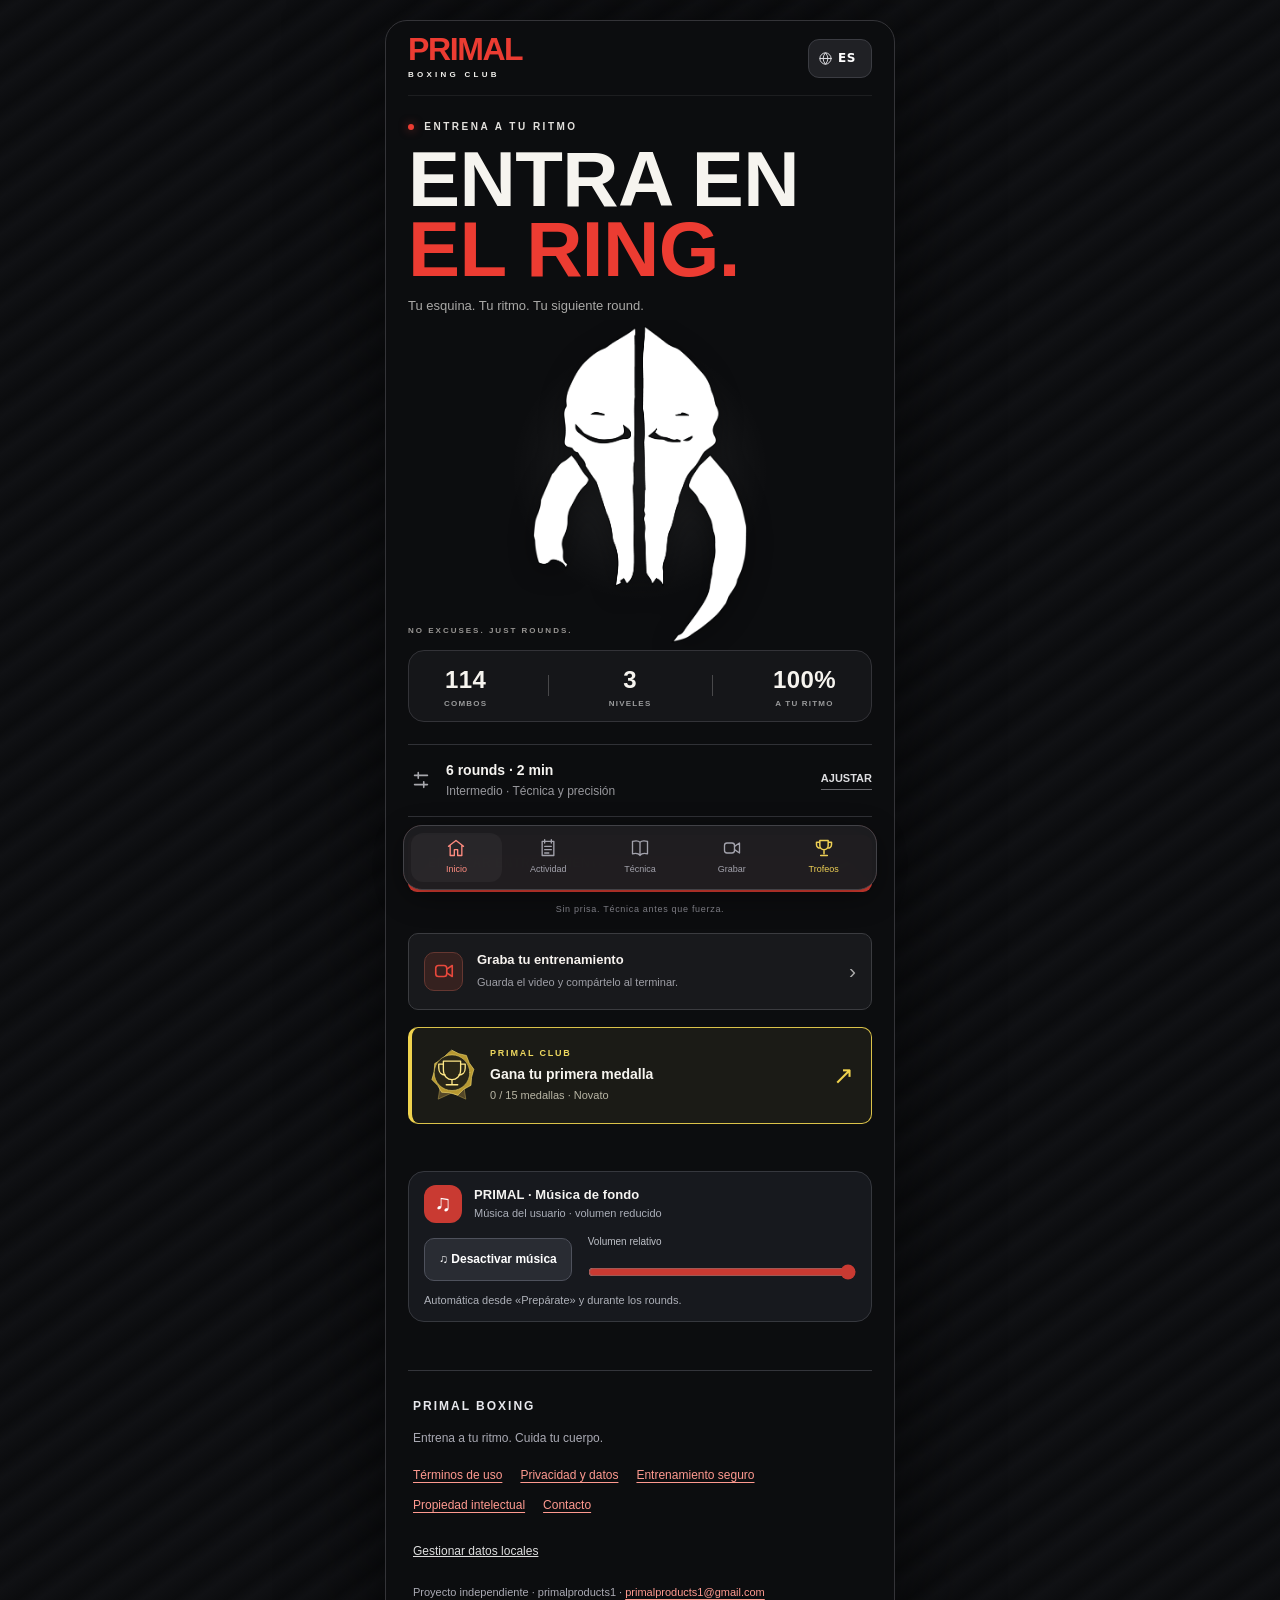
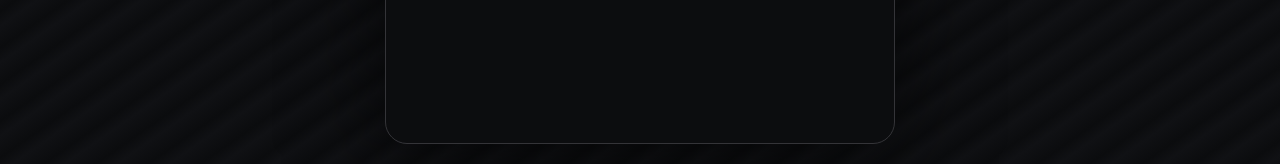
==== index.html @ 50e73875 "Add files via upload" ====
<!doctype html><html lang="es"><head><meta charset="utf-8"><meta name="viewport" content="width=device-width,initial-scale=1,viewport-fit=cover"><meta name="theme-color" content="#0b0c0e"><meta name="apple-mobile-web-app-capable" content="yes"><title>PRIMAL Boxing Club · Tu esquina</title><meta name="description" content="PRIMAL Boxing Club: entrenador bilingüe de boxeo con cámara y música."><link rel="icon" href="./primal-favicon.png" type="image/png"><link rel="stylesheet" href="style.css"><link rel="stylesheet" href="loyalty.css"><link rel="stylesheet" href="interface.css"><link rel="stylesheet" href="legal.css"><meta name="referrer" content="no-referrer"></head><body>
<div class="app-shell">
  <header class="site-header">
    <div class="brand" aria-label="PRIMAL Boxing Club">PRIMAL<span>BOXING CLUB</span></div>
    <div class="header-right"><button id="homeMenu" class="home-menu" type="button">← Inicio</button><label class="language-wrap" for="language"><svg viewBox="0 0 24 24" aria-hidden="true"><circle cx="12" cy="12" r="9"/><path d="M3 12h18M12 3c-5 5-5 13 0 18M12 3c5 5 5 13 0 18"/></svg><select id="language" aria-label="Idioma / Language"><option value="es">ES</option><option value="en">EN</option></select></label>
      <button hidden id="fullscreen" class="circle-button" aria-label="Pantalla completa" title="Pantalla completa"><svg viewBox="0 0 24 24"><path d="M9 4H4v5m11-5h5v5M4 15v5h5m11-5v5h-5"/></svg></button>
    </div>
  </header>
  <main>
    <section class="welcome" aria-label="Tu entrenador PRIMAL">
      <p class="eyebrow"><span class="red-dot"></span> ENTRENA A TU RITMO</p>
      <h1>ENTRA EN<br><em>EL RING.</em></h1>
      <p class="hero-subtitle">Tu esquina. Tu ritmo. Tu siguiente round.</p>
      <div class="hero-character-frame">
        <div class="hero-halo"></div>
        <img class="hero-character" src="./primal.png" alt="Símbolo de PRIMAL en blanco y negro" width="1024" height="1536" fetchpriority="high">
        <span class="hero-mark">NO EXCUSES. JUST ROUNDS.</span>
      </div>
      <div class="hero-stats"><span><strong>114</strong><small>COMBOS</small></span><i></i><span><strong>3</strong><small>NIVELES</small></span><i></i><span><strong>100%</strong><small>A TU RITMO</small></span></div>
    </section>

    <button class="session-chip" data-sheet="settingsSheet" aria-label="Configurar sesión">
      <span class="chip-icon"><svg viewBox="0 0 24 24"><path d="M5 7h14M5 17h14M9 4v6m6 4v6"/></svg></span>
      <span><b id="sessionSummary">6 rounds · 2 min</b><small id="sessionDetail">Intermedio · Técnica y precisión</small></span>
      <span class="chip-edit">AJUSTAR</span>
    </button>

    <div class="record-tools"><button id="recordSetup" class="record-cta" data-sheet="recordSheet" type="button"><span class="record-action-icon" aria-hidden="true"><svg viewBox="0 0 24 24"><rect x="3" y="6" width="12" height="12" rx="3"/><path d="m15 10 6-4v12l-6-4"/></svg></span><span class="record-action-copy"><b id="recordActionTitle">Graba tu entrenamiento</b><small id="recordActionHint">Guarda el video y compártelo al terminar.</small></span><span class="record-action-arrow" aria-hidden="true">›</span></button><button id="recordStop" class="record-stop" type="button" hidden>■ Detener video</button></div>


    <section class="ring" aria-label="Entrenamiento" aria-live="off">
      <div class="ring-top"><span class="round-phase"><span class="phase-dot"></span><span id="phase">EN TU ESQUINA</span></span><span id="recBadge" class="rec-badge" hidden>● REC</span><span id="round">ROUND 01 / 06</span></div>
      <div class="clock-face character-stage"><div class="clock-inner">
        <span class="clock-caption" id="clockCaption">TIEMPO POR ROUND</span>
        <div id="timer" class="timer" role="timer" aria-label="Tiempo restante">02:00</div>
      </div></div>
      <div class="timeline"><div id="progress"></div></div>
      <div class="round-divider"><span id="comboLabel">PREPARA LA GUARDIA</span><span id="counter">00 COMBOS</span></div>
      <div id="sequence" class="sequence" aria-live="polite"><span class="ready-word">Manos arriba.</span></div>
      <p id="cue" class="cue">Escucha la combinación y sigue tu ritmo.</p>
      <div class="execution-control"><label for="gapLive">Tiempo para ejecutar <strong id="gapLiveValue">2 s</strong></label><input id="gapLive" type="range" min="1" max="12" step="1" value="2"><p id="executionStatus"></p><small>La pausa empieza al terminar la voz. Puedes ajustarla aquí.</small></div><div class="ring-bottom"><button id="voiceQuick" aria-label="Activar o desactivar instrucciones de voz" aria-pressed="true"><svg viewBox="0 0 24 24"><path d="M11 5 6 9H3v6h3l5 4V5Zm4 3c3 2 3 6 0 8m3-11c5 4 5 10 0 14"/></svg><span id="voiceStatus">Voz activada</span></button><button id="skip" disabled>SIGUIENTE COMBO <span aria-hidden="true">↻</span></button></div>
    </section>

    <div class="transport"><button class="start" id="start">EMPEZAR ENTRENAMIENTO <span aria-hidden="true">▶</span></button><button id="stop" class="secondary" disabled>Finalizar sesión</button></div>
    <p class="session-footnote" id="sessionFootnote">UNA COMBINACIÓN A LA VEZ.</p>
<aside id="musicDock" class="primal-music-dock" aria-label="Música de fondo">
  <audio id="backgroundMusic" src="./audio/primal-background.mp3" loop preload="metadata" playsinline></audio>
  <div class="primal-music-heading"><span class="primal-music-symbol" aria-hidden="true">♫</span><span><strong>PRIMAL · Música de fondo</strong><small>Música del usuario · volumen reducido</small></span></div>
  <div class="primal-music-actions"><button id="musicToggle" type="button" aria-pressed="false">♫ Desactivar música</button><label for="musicVolume">Volumen relativo <input id="musicVolume" type="range" min="0" max="100" value="100" aria-label="Volumen de música"></label></div>
  <p id="musicStatus" class="primal-music-status" role="status">La música se activa desde la preparación y continúa durante los rounds.</p>
</aside>
  </main>
  <footer class="legal-footer" aria-label="Información legal">
    <strong>PRIMAL BOXING</strong><p>Entrena a tu ritmo. Cuida tu cuerpo.</p>
    <nav aria-label="Enlaces legales"><a href="legal.html#terminos" target="_blank" rel="noopener">Términos de uso</a><a href="legal.html#privacidad" target="_blank" rel="noopener">Privacidad y datos</a><a href="legal.html#seguridad" target="_blank" rel="noopener">Entrenamiento seguro</a><a href="legal.html#derechos" target="_blank" rel="noopener">Propiedad intelectual</a><a href="legal.html#contacto" target="_blank" rel="noopener">Contacto</a></nav>
    <button type="button" id="privacyControls">Gestionar datos locales</button>
    <p class="legal-fine">Proyecto independiente · <span data-legal="displayName"></span> · <a data-contact></a></p>
  </footer>
  <nav class="tab-bar" aria-label="Navegación principal">
    <button class="selected" id="trainTab"><svg viewBox="0 0 24 24"><path d="m3 10 9-7 9 7M5 9v12h5v-7h4v7h5V9"/></svg><span>Inicio</span></button>
    <button data-sheet="historySheet"><svg viewBox="0 0 24 24"><path d="M5 4h14v17H5zM8 2v4m8-4v4M8 10h8m-8 4h8m-8 4h5"/></svg><span>Actividad</span></button>
    <button data-sheet="guideSheet"><svg viewBox="0 0 24 24"><path d="M12 5v16M3 4c4-1 7-1 9 1 2-2 5-2 9-1v15c-4-1-7-1-9 2-2-3-5-3-9-2V4Z"/></svg><span>Técnica</span></button>
  </nav>
</div>
<div id="recordStage" class="record-stage" hidden aria-label="Vista previa de grabación">
  <canvas id="recordCanvas" class="record-canvas" width="720" height="1280" aria-label="Vista de cámara, tiempo y combinación"></canvas>
  <div class="record-stage-controls">
    <button id="recordStageMusic" class="record-stage-sound" type="button" aria-label="Pausar o reproducir la música">▶ Música</button><button id="recordStageSound" class="record-stage-sound" type="button" aria-label="Probar voz del entrenador">◖)) Probar voz</button>
    <button id="recordStageHome" class="record-stage-sound" type="button">← Inicio</button><button id="recordStageStop" class="record-stage-stop" type="button">■ Detener video</button>
  </div>
</div>
<dialog id="settingsSheet" class="sheet"><div class="handle"></div><div class="sheet-header"><h2>Tu sesión</h2><button data-close class="done">Listo</button></div><div class="sheet-body"><p class="section-label">ENTRENAMIENTO</p><form id="settings"><fieldset id="config"><div class="group"><label>Nivel<select id="level"><option value="1">Principiante</option><option value="2" selected>Intermedio</option><option value="3">Avanzado</option></select></label><label>Enfoque<select id="focus"><option value="all">Completo</option><option value="technique" selected>Técnica y precisión</option><option value="body">Trabajo al cuerpo</option><option value="defense">Defensa y pasos</option></select></label><label>Guardia<select id="stance"><option value="orthodox">Diestra</option><option value="southpaw">Zurda</option></select></label></div><p class="section-label">TIEMPOS</p><div class="group"><label>Rounds<input id="rounds" type="number" min="1" max="20" value="6" required inputmode="numeric"></label><label>Round <span class="unit">seg</span><input id="work" type="number" min="10" max="900" value="120" required inputmode="numeric"></label><label>Descanso <span class="unit">seg</span><input id="rest" type="number" min="0" max="300" value="30" required inputmode="numeric"></label><label>Preparación <span class="unit">seg</span><input id="prepare" type="number" min="3" max="60" value="10" required inputmode="numeric"></label></div><div class="group range-group"><label>Tiempo para ejecutar <span id="gapValue">2 s</span><input id="gap" type="range" min="1" max="12" value="2"></label></div><p class="field-note">La pausa empieza cuando termina la voz.</p><div class="presets"><button type="button" data-preset="beginner">Suave</button><button type="button" data-preset="classic">Clásico 3′</button><button type="button" data-preset="quick">10 minutos</button></div></fieldset></form><div class="total"><span>Duración total</span><strong id="total">14:40</strong></div><p class="section-label">TU ENTRENADOR</p><div class="group"><label class="toggle">Instrucciones por voz<input id="voice" type="checkbox" role="switch" checked></label><label class="toggle">Campana<input id="bell" type="checkbox" role="switch" checked></label><label class="voice-row">Voz del entrenador<select id="voices"><option>Buscando voces…</option></select></label></div><div class="group range-group"><label>Tono natural PRIMAL<input id="pitch" type="range" min="0.6" max="1.3" step="0.1" value="1"></label><label>Velocidad<input id="rate" type="range" min="0.7" max="1.3" step="0.1" value="1"></label></div><button id="testVoice" class="outline">Escuchar entrenador</button><p class="field-note" id="audioNote">La voz depende de tu dispositivo.</p><p class="field-note">Mantén la pantalla abierta. Al salir, la sesión se pausa.</p></div></dialog>
<dialog id="historySheet" class="sheet"><div class="handle"></div><div class="sheet-header"><h2>Tu actividad</h2><button data-close class="done">Listo</button></div><div class="sheet-body"><p class="sheet-intro">Cada round cuenta.</p><div id="history" class="history"></div><button id="clearHistory" class="text-button">Borrar historial</button><p class="field-note">Tus sesiones se guardan en este dispositivo. El contador registra combos indicados, no golpes detectados.</p></div></dialog>
<dialog id="guideSheet" class="sheet"><div class="handle"></div><div class="sheet-header"><h2>La técnica primero</h2><button data-close class="done">Listo</button></div><div class="sheet-body"><p class="sheet-intro">Aprende. Practica. Repite.</p><p class="field-note">Calienta antes de empezar. Practica sombra o saco con espacio libre. Para trabajo de contacto, busca un entrenador.</p><details open><summary>Golpes y movimientos</summary><p class="field-note">1–6: golpes básicos. C: cuerpo. Las manos adelantada y atrasada cambian según tu guardia.</p><div id="dictionary" class="dictionary"></div></details><details><summary>Tus combinaciones</summary><p id="catalogCount" class="field-note"></p><div id="catalog" class="catalog"></div></details><details><summary>Sobre PRIMAL</summary><p class="field-note">Secuencias de golpes, defensa y desplazamientos para practicar a tu ritmo. Las indicaciones son generales y no sustituyen la supervisión de un entrenador.</p><p class="field-note">Aplicación de entrenamiento independiente. La voz depende del dispositivo.</p></details></div></dialog>

<dialog id="recordSheet" class="sheet record-sheet">
  <div class="handle"></div>
  <div class="sheet-header"><h2>Graba tu entrenamiento</h2><button data-close class="done">Cerrar</button></div>
  <div class="sheet-body">
    <p class="record-lead">Tu video mostrará las combinaciones y guardará la misma voz PRIMAL y música que escuchas mientras grabas.</p>
    <video id="cameraPreview" class="camera-preview" autoplay muted playsinline hidden></video>
    <p class="record-hint">Al empezar, verás la grabación en pantalla completa tal como quedará en el video.</p>
    <div class="record-config"><label>Cámara<select id="cameraDirection"><option value="user">Frontal</option><option value="environment">Trasera</option></select></label>
    <label class="record-mic">Grabar sonido ambiente <input id="recordMicrophone" type="checkbox"></label></div>
    <p class="record-hint">El micrófono está desactivado para evitar eco. La voz PRIMAL y la música se incluyen directamente en el video, sin necesitar el micrófono.</p>
    <p class="record-hint">La misma voz PRIMAL se escucha al entrenar, al grabar y en el video guardado. La velocidad configurada se aplica en ambos modos.</p>
    <p id="recordMessage" class="record-message" role="status">Pulsa Grabar y entrenar. Incluiremos la voz en el video.</p>
    <button id="recordStart" class="start record-start" type="button">● Grabar y entrenar en pantalla completa</button>
    <div id="recordResultTitle" hidden><h3>Tu grabación</h3><p class="record-hint">Revisa el video y guárdalo antes de cerrar la página.</p></div>
    <video id="recordedVideo" class="recorded-video" controls playsinline hidden></video>
    <a id="downloadRecording" class="record-save" href="#" hidden download>↓ Guardar video</a>
    <button id="shareRecording" class="record-secondary" hidden>Compartir / Guardar en Fotos</button>
    <button id="newRecording" class="record-secondary" hidden>Iniciar otra grabación</button>
    <p class="record-hint">Graba solo a personas que lo hayan autorizado. Antes de compartir, comprueba que tienes permiso para publicar la imagen, la voz y la música del video. <a href="legal.html#grabaciones" target="_blank" rel="noopener">Más información</a>.</p><p class="record-privacy">Video local: no se sube a ningún servidor.</p>
  </div>
</dialog>
<script src="storage-migration.js"></script><script src="legal-config.js"></script><script src="music-playlist.js"></script><script src="i18n.js"></script><script src="core.js"></script><script src="voice-bank.js"></script><script src="coach.js?v=20261014-r2"></script><script src="app.js"></script><script src="mobile.js"></script><script src="music.js?v=20261014-r2"></script><script src="recorder.js"></script><script src="home.js"></script><script src="loyalty-core.js"></script><script src="loyalty.js"></script><script src="interface.js?v=20261014-r2"></script><script src="legal.js"></script></body></html>
---- style.css ----
/* PRIMAL Boxing Club. Static, responsive, no external font required. */
:root{--bg:#0c0d0f;--panel:#161719;--surface:#1c1d20;--line:#323236;--ink:#f6f4ef;--sub:#aaa9a7;--red:#ec3c32;--red2:#b92b28;--gold:#ecc39e}
*,*::before,*::after{box-sizing:border-box}
html{background:#050607;scroll-behavior:smooth}
body{margin:0;min-height:100vh;background:#08090b;color:var(--ink);font:15px/1.45 -apple-system,BlinkMacSystemFont,'Segoe UI',Roboto,Arial,sans-serif;-webkit-font-smoothing:antialiased}
button,input,select{font:inherit}button{cursor:pointer;-webkit-tap-highlight-color:transparent}button:disabled{cursor:not-allowed;opacity:.44}button:focus-visible,a:focus-visible,input:focus-visible,select:focus-visible,summary:focus-visible{outline:2px solid #ffac7a;outline-offset:3px}a{color:#ffa29c}
svg{width:22px;height:22px;stroke:currentColor;stroke-width:1.75;stroke-linecap:round;stroke-linejoin:round;fill:none}
.app-shell{max-width:510px;min-height:100dvh;margin:0 auto;background:var(--bg);position:relative;padding:env(safe-area-inset-top) 22px calc(177px + env(safe-area-inset-bottom));overflow:hidden;box-shadow:0 15px 95px #0009}
.site-header{height:75px;display:flex;align-items:center;justify-content:space-between;gap:12px;border-bottom:1px solid #ffffff12}
.brand{font-family:Impact,'Arial Narrow',Arial,sans-serif;font-size:32px;font-weight:900;line-height:.83;letter-spacing:-1.4px;color:var(--red)}.brand span{display:block;margin-top:7px;color:#f2f1ed;font:700 8px/1.3 -apple-system,sans-serif;letter-spacing:3.25px}
.header-right{display:flex;align-items:center;gap:13px}.red-dot{display:inline-block;border-radius:50%;width:6px;height:6px;background:var(--red);margin-right:5px;box-shadow:0 0 10px #f6474080}.circle-button{width:38px;height:38px;display:grid;place-items:center;background:#ffffff09;border:1px solid #ffffff24;border-radius:12px;color:#eee}
.welcome{display:block;padding-top:24px}.eyebrow{font-weight:800;color:#e2e0dc;font-size:10px;letter-spacing:2.5px;margin:0 0 9px}h1{font-family:Impact,'Arial Narrow',Arial,sans-serif;font-weight:900;font-size:clamp(53px,13vw,78px);line-height:.90;letter-spacing:-.6px;margin:0;max-width:440px}h1 em{font-style:normal;color:var(--red)}.hero-subtitle{color:var(--sub);font-size:13px;margin:13px 0 0}.hero-character-frame{height:clamp(250px,72vw,352px);position:relative;margin:4px -22px 0;overflow:hidden;display:flex;justify-content:center;align-items:flex-end;isolation:isolate}.hero-halo{position:absolute;z-index:-1;width:260px;height:260px;top:22px;border-radius:50%;background:radial-gradient(circle at 50% 45%,#a537253d 0,#50221c20 39%,transparent 75%);box-shadow:inset 0 0 0 1px #c14e3b1f}.hero-character{width:auto;height:116%;max-width:94%;object-fit:contain;object-position:center bottom;filter:drop-shadow(0 12px 24px #000b)}.hero-mark{position:absolute;bottom:13px;left:22px;font-size:8px;font-weight:800;letter-spacing:2px;color:#d2ceca;opacity:.7}.hero-stats{display:flex;justify-content:space-around;align-items:center;border:1px solid #333338;border-radius:16px;padding:12px 5px;background:#151619}.hero-stats span{text-align:center}.hero-stats strong{display:block;font-family:Impact,Arial;font-weight:800;font-size:24px;letter-spacing:.4px}.hero-stats small{display:block;color:#999a9b;font-size:8px;letter-spacing:1.2px;font-weight:700}.hero-stats i{height:21px;border-left:1px solid #48484a}
.session-chip{display:flex;align-items:center;width:100%;gap:13px;padding:14px 15px;margin:15px 0 0;background:#1a1b1e;border:1px solid #39393c;border-radius:15px;color:#f5f3f0;text-align:left}.chip-icon{width:37px;height:37px;border-radius:11px;background:#313234;display:grid;place-items:center;color:#e8e8e8;flex:0 0 auto}.session-chip b{font-size:14px;font-weight:750;display:block}.session-chip small{font-size:11px;color:#999;display:block;margin-top:2px}.chip-edit{margin-left:auto;color:#ff8074;font-size:10px;letter-spacing:.7px;font-weight:800;white-space:nowrap}.chip-edit span{font-size:14px}
.ring{display:none;position:relative;margin-top:14px;padding:18px 0 0;background:var(--bg);border-top:2px solid var(--red);min-height:clamp(450px,67dvh,760px)}.ring-top{display:flex;justify-content:space-between;align-items:center;gap:10px;font-size:10px;color:#aaa;letter-spacing:1.3px;font-weight:800}.round-phase{display:flex;gap:5px;align-items:center;color:#eee}.phase-dot{width:7px;height:7px;border-radius:50%;background:var(--red)}.clock-face{background:none;position:relative;display:flex;justify-content:center;margin:clamp(22px,6dvh,65px) auto 22px}.clock-inner{display:flex;flex-direction:column;align-items:center;justify-content:center}.clock-caption{order:2;color:#b2b1b2;font-size:10px;font-weight:700;letter-spacing:3px;margin-top:4px}.timer{color:var(--red);font:900 clamp(81px,22vw,120px)/1 Impact,'Arial Narrow',sans-serif;letter-spacing:-1px;font-variant-numeric:tabular-nums}.timeline{height:3px;width:100%;background:#343439;overflow:hidden;border-radius:5px}.timeline div{height:100%;width:0;background:var(--red);border-radius:5px;transition:width .12s linear}.round-divider{display:flex;justify-content:space-between;color:#8e9094;font-weight:800;font-size:9px;letter-spacing:1.4px;margin-top:34px}.sequence{margin:16px auto 10px;min-height:205px;display:flex;flex-direction:column;align-items:center;justify-content:center;gap:9px;text-align:center}.ready-word{font:900 clamp(29px,9vw,48px)/1.06 Impact,'Arial Narrow',sans-serif;text-transform:uppercase;letter-spacing:.3px}.move{display:flex;flex-direction:column-reverse;align-items:center;gap:0}.move b{color:var(--red);font-size:10px;line-height:1.4;font-weight:800;letter-spacing:1.4px}.move span{display:block;color:#f8f8f9;font:900 clamp(26px,7.4vw,46px)/1.06 Impact,'Arial Narrow',sans-serif;text-transform:uppercase;letter-spacing:.05px;overflow-wrap:anywhere}.sequence:has(.move:nth-child(4)) .move span{font-size:clamp(23px,6vw,35px)}.sequence:has(.move:nth-child(5)){gap:4px}.sequence:has(.move:nth-child(5)) .move span{font-size:clamp(19px,5vw,28px)}.sequence .move.defense span,.sequence .move.footwork span{color:#f7cdaa}.cue{font-size:12px;color:#aaa;text-align:center;line-height:1.5;min-height:36px;max-width:340px;margin:5px auto 14px}.ring-bottom{display:flex;justify-content:space-between;align-items:center;gap:12px;border-top:1px solid #33343a;padding:8px 0 0}.ring-bottom button{background:none;border:0;color:#c7c7c9;min-height:44px;display:flex;align-items:center;gap:6px;padding:6px 0;font-size:11px;font-weight:650}.ring-bottom svg{width:18px;height:18px}.ring-bottom #skip{color:#ff746c;letter-spacing:.4px}.ring-bottom #skip span{font-size:19px}
.transport{margin-top:15px}.start{display:flex;width:100%;min-height:58px;align-items:center;justify-content:center;gap:12px;border:0;border-radius:10px;background:var(--red);color:#fff;font-size:14px;font-weight:850;letter-spacing:1.1px;box-shadow:0 3px 0 #9b211d}.start:active{transform:translateY(2px);box-shadow:0 1px 0 #9b211d}.start span{font-size:15px}.secondary{width:100%;border:1px solid #55565b;border-radius:9px;min-height:42px;margin-top:10px;color:#eee;background:#24252a}.secondary:disabled{display:none}.session-footnote{text-align:center;color:#858589;font-size:9px;font-weight:700;letter-spacing:2.1px;margin:16px 0 0}
.tab-bar{position:fixed;z-index:9;bottom:0;left:50%;transform:translateX(-50%);width:min(100%,510px);display:flex;justify-content:space-around;align-items:center;gap:4px;background:#111214ef;border-top:1px solid #333337;backdrop-filter:blur(12px);padding:9px 16px calc(9px + env(safe-area-inset-bottom))}.tab-bar button{border:0;background:none;color:#97979d;display:flex;flex-direction:column;align-items:center;justify-content:center;gap:3px;min-width:80px;min-height:46px;font-size:10px;font-weight:700}.tab-bar button.selected{color:var(--red)}.tab-bar svg{width:22px;height:22px}
.music-dock{z-index:10;position:fixed;bottom:calc(76px + env(safe-area-inset-bottom));left:50%;transform:translateX(-50%);width:min(calc(100% - 34px),480px);display:flex;align-items:center;height:58px;background:#26272aee;border:1px solid #48494c;border-radius:13px;overflow:hidden;backdrop-filter:blur(16px);box-shadow:0 5px 20px #0008}.music-dock button{background:none;border:0;color:#f4f1ed;height:100%}.music-dock #musicToggle{flex:1;min-width:0;display:flex;align-items:center;gap:11px;text-align:left;padding:8px 13px}.music-dock #musicIcon{background:var(--red);color:#fff;width:34px;height:34px;display:grid;place-items:center;border-radius:8px;flex:0 0 auto;font-size:19px}.music-dock b{font-weight:800;font-size:12px;display:block}.music-dock small{color:#b7b7b9;font-size:10px;display:block}.music-dock #musicDetails{font-size:19px;min-width:48px;border-left:1px solid #ffffff15}
/* Exclusive training mode: timer and callout dominate */
body[data-state=prepare] .welcome,body[data-state=work] .welcome,body[data-state=rest] .welcome,body[data-state=paused] .welcome,body[data-state=done] .welcome{display:none}
body[data-state=prepare] .session-chip,body[data-state=work] .session-chip,body[data-state=rest] .session-chip,body[data-state=paused] .session-chip{display:none}
body[data-state=prepare] .ring,body[data-state=work] .ring,body[data-state=rest] .ring,body[data-state=paused] .ring,body[data-state=done] .ring{display:block}
body[data-state=prepare] .app-shell,body[data-state=work] .app-shell,body[data-state=paused] .app-shell{padding-bottom:26px}
body[data-state=prepare] .tab-bar,body[data-state=work] .tab-bar,body[data-state=rest] .tab-bar,body[data-state=paused] .tab-bar{display:none}
body[data-state=prepare] .music-dock,body[data-state=work] .music-dock,body[data-state=paused] .music-dock{display:none}
body[data-state=rest] .app-shell{padding-bottom:125px}body[data-state=rest] .music-dock{bottom:calc(12px + env(safe-area-inset-bottom))}body[data-state=rest] .timer{color:#f4f2ec}body[data-state=rest] .phase-dot{background:#ffcf95}body[data-state=rest] .ring{border-color:#f6bd89}body[data-state=rest] .timeline div{background:#f0bd89}body[data-state=rest] .ready-word{color:#f0bd89}
body[data-state=paused] .timer{opacity:.58}body[data-state=done] .ring{border-color:#f6bd89}body[data-state=done] .ready-word{color:#f1d7b7}body[data-state=done] .music-dock{bottom:calc(75px + env(safe-area-inset-bottom))}
/* Settings, history and technique */
.sheet{margin:auto auto 0;width:min(100%,510px);max-width:100%;max-height:93dvh;background:#1b1c1f;border:1px solid #393a3e;border-radius:23px 23px 0 0;padding:0;color:#f5f3ef;box-shadow:0 -15px 90px #000a;overflow-y:auto;overscroll-behavior:contain}.sheet::backdrop{background:#000a;backdrop-filter:blur(5px)}.handle{width:44px;height:5px;border-radius:10px;background:#777;margin:11px auto 2px}.sheet-header{position:sticky;z-index:2;top:0;display:flex;align-items:center;justify-content:space-between;background:#1b1c1ff3;padding:14px 20px;border-bottom:1px solid #38393c}.sheet-header h2{font-size:23px;font-weight:800;margin:0;letter-spacing:-.5px}.done{background:var(--red);color:white;font-size:13px;font-weight:800;border:0;border-radius:11px;min-height:41px;padding:0 18px}.sheet-body{padding:0 19px calc(22px + env(safe-area-inset-bottom))}.section-label{font-size:10px;letter-spacing:1.8px;font-weight:800;color:#9b9c9e;margin:23px 6px 9px}.group{border:1px solid #3b3c41;background:#24252a;border-radius:13px;overflow:hidden;margin:0 0 12px}.group label{display:flex;align-items:center;gap:8px;margin:0 13px;border-bottom:1px solid #393a40;min-height:53px;font-size:14px}.group label:last-child{border-bottom:none}.group select{min-width:0;max-width:66%;margin-left:auto;text-align:right;background:#24252a;border:0;color:#dedcdf;font-size:13px;min-height:48px}.group input[type=number]{width:72px;border:1px solid #46464c;background:#17171a;color:white;margin-left:auto;text-align:center;border-radius:9px;padding:7px;min-height:39px}.unit{color:#a8a8a8;font-size:12px}fieldset{border:0;margin:0;padding:0;min-width:0}.range-group label{display:block;padding:12px 0}.range-group label span{float:right;color:#fa7168;font-weight:800}input[type=range]{width:100%;margin:12px 0 4px;display:block;accent-color:var(--red)}.toggle input{appearance:none;-webkit-appearance:none;background:#59595d;width:48px;height:28px;border-radius:30px;margin-left:auto;flex-shrink:0;position:relative}.toggle input:before{content:'';position:absolute;background:#fff;width:23px;height:23px;border-radius:50%;top:2.5px;left:3px;transition:transform .2s}.toggle input:checked{background:var(--red)}.toggle input:checked:before{transform:translateX(19px)}.group .voice-row{display:flex;flex-wrap:wrap;padding:9px 0}.group .voice-row select{max-width:100%;width:100%;text-align:left}.field-note{font-size:12px;line-height:1.55;color:#a9a9ad;margin:12px 3px 18px}.presets{display:flex;gap:8px;margin:10px 0}.presets button{flex:1;background:#303136;color:#f5f4f3;border:1px solid #494a4d;border-radius:10px;min-height:42px;font-size:12px}.total{margin:20px 4px;display:flex;justify-content:space-between;align-items:center;font-size:13px}.total strong{font-size:22px}.outline{width:100%;min-height:47px;border-radius:11px;border:1px solid #e25750;background:#2a1c1c;color:#ff8680;font-weight:800}.sheet-intro{font-size:23px;font-weight:800;margin:18px 0 10px}.history{border-radius:13px;background:#27282b;padding:12px}.history article{border-bottom:1px solid #494950;padding:15px 3px;display:flex;justify-content:space-between;gap:8px;font-size:13px}.history article:last-child{border:0}.history small{color:#a3a3a3;font-size:11px}.text-button{background:none;border:0;color:#ff827a;min-height:45px;font-size:13px}.dictionary article,.catalog article{background:#24252a;border:1px solid #3b3c41;border-radius:11px;padding:12px 14px;margin-bottom:9px;font-size:13px}.dictionary b{color:#ff877f}.dictionary p{margin:5px 0 0;color:#b2b2b5;font-size:12px}details{padding:15px 0;border-bottom:1px solid #3c3d42}summary{cursor:pointer;font-weight:700}#musicSheet iframe{max-width:100%;border:0;border-radius:12px}.playlist-label{display:block;font-weight:750;font-size:13px;margin-top:18px}
@media(min-width:600px){body{background:repeating-linear-gradient(145deg,#0b0c0e,#101114 12px,#0b0c0e 30px);padding:20px}.app-shell{border-radius:22px;min-height:calc(100dvh - 40px);border:1px solid #343438}.tab-bar,.music-dock{position:fixed}.hero-character-frame{height:330px}body[data-state=prepare] .ring,body[data-state=work] .ring{min-height:550px}}
@media(max-height:740px) and (max-width:599px){.site-header{height:60px}.welcome{padding-top:14px}h1{font-size:54px}.hero-character-frame{height:238px}.hero-stats{padding:8px 5px}.hero-stats strong{font-size:20px}.session-chip{padding:9px 12px;margin-top:10px}.ring{min-height:430px}.clock-face{margin:18px auto 20px}.sequence{min-height:155px}.round-divider{margin-top:22px}.timer{font-size:82px}.cue{margin-bottom:6px}.transport{margin-top:10px}}
@media(prefers-reduced-motion:reduce){*{animation:none!important;transition:none!important;scroll-behavior:auto!important}}
/* First-viewport composition on phones: keep the start CTA above the music dock. */
@media(max-width:599px){
  .site-header{height:64px}
  .welcome{padding-top:13px}
  h1{font-size:clamp(49px,12.8vw,56px);line-height:.88}
  .hero-subtitle{margin-top:9px}
  .hero-character-frame{height:210px;margin-top:1px}
  .hero-character{height:100%}
  .hero-stats{padding:8px 5px}
  .hero-stats strong{font-size:20px}
  .hero-stats small{font-size:7px}
  .session-chip{padding:10px 12px;margin-top:11px}
  .start{min-height:53px}
  .transport{margin-top:11px}
}
@media(max-width:599px) and (max-height:760px){
  .hero-character-frame{height:165px}
  .hero-halo{top:-24px}
  .welcome{padding-top:9px}
  h1{font-size:47px}
  .hero-subtitle{margin-top:6px}
  .site-header{height:58px}
  .hero-stats{padding:6px 5px}
  .session-chip{padding:8px 10px}
  .start{min-height:49px}
}

/* Language selector: visible both on welcome and during workouts. */
.header-right{display:flex;align-items:center;gap:10px}
.language-wrap{height:39px;display:flex;align-items:center;gap:5px;padding:0 9px;border:1px solid #3b3c42;border-radius:11px;color:#eeeef0;background:#202125}
.language-wrap svg{width:15px;height:15px;stroke:#d9d9dd;stroke-width:1.6;fill:none}
.language-wrap select{appearance:none;background:transparent;color:#fff;border:0;outline:0;font:800 12px/1 system-ui;letter-spacing:.04em;cursor:pointer;padding:0 4px 0 0}
.language-wrap select option{background:#202125;color:#fff}
/* Módulo de grabación local */
.record-tools{display:flex;gap:9px;margin:18px 0 16px;align-items:center}
.record-cta{width:100%;padding:12px 16px;background:#25252a;border:1px solid #53515a;color:#f6f2ee;border-radius:15px;font-size:13px;letter-spacing:.15px;font-weight:700;display:flex;justify-content:center;align-items:center;gap:10px}
.record-cta span:first-child{color:#e7483c;font-size:16px}
.record-cta span:last-child{margin-left:auto;color:#aaa}
.record-stop{border:1px solid #e64b40;background:#381915;color:#fff;padding:11px;border-radius:12px;flex-shrink:0;font-size:12px}
.rec-badge{background:#c82f30;color:white;border-radius:8px;padding:4px 7px;font-weight:800;font-size:10px;letter-spacing:1px;animation:record-blink 1.6s ease-in-out infinite}
[hidden]{display:none!important}
@keyframes record-blink{50%{opacity:.6}}
.record-sheet .sheet-body{padding-top:14px}
.record-lead{font-size:14px;line-height:1.5;color:#32302b;margin:5px 0 14px}
.camera-preview,.recorded-video{width:100%;height:235px;object-fit:cover;background:#111216;border-radius:18px;display:block}
.camera-preview:not([src]){background:#17181b}
.record-config{display:grid;grid-template-columns:1fr;gap:8px;margin:14px 0}
.record-config label{display:flex;align-items:center;justify-content:space-between;background:#fff;border:1px solid #ded8cd;border-radius:12px;padding:11px 12px;font-size:13px}
.record-config select{background:#f2efea;padding:7px;border:0;border-radius:8px;color:#292722}
.record-config input{accent-color:#ae3028;width:22px;height:22px}
.record-hint{font-size:12px;line-height:1.55;color:#62615e;margin:10px 2px}
.record-message{font-size:13px;background:#e4ded4;color:#4f2924;border-radius:12px;padding:12px;line-height:1.4}
.record-start{margin:16px 0;width:100%;background:#b6372e}
.record-save{display:block;text-align:center;padding:16px 12px;border-radius:14px;background:#b33329;color:#fff;text-decoration:none;font-weight:750;margin:14px 0}
.record-privacy{color:#5b6459;font-size:12px;text-align:center;margin:12px 0}
.recorded-video{object-fit:contain;max-height:400px;height:auto;min-height:200px;margin-top:10px}
.record-sheet h3{font-size:20px;margin:15px 0 5px}
body[data-state="work"] .record-tools,body[data-state="prepare"] .record-tools,body[data-state="rest"] .record-tools,body[data-state="paused"] .record-tools{display:none}
body.is-recording .record-tools{display:flex}
body.is-recording .record-cta{display:none}
body.is-recording .record-stop{display:block}
@media(prefers-reduced-motion:reduce){.rec-badge{animation:none}}
/* Contraste accesible en el panel oscuro de grabación */
.record-lead{color:#e7e5e2}
.record-config label{background:#292a2f;border:1px solid #48494f;color:#f0f0ed}
.record-config select{background:#393a41;color:#faf8f3}
.record-hint{color:#b5b5ba}
.record-message{background:#363139;color:#f9c7c3}
.record-privacy{color:#a5b9a9}
.recorded-video{background:#090a0c}
.record-secondary{display:block;width:100%;min-height:44px;margin:9px 0;border:1px solid #767279;border-radius:12px;background:#2d2d31;color:#f6f4ee;font-size:13px;font-weight:700}


/* Full-screen capture mode: same canvas is displayed and recorded. */
.record-stage{position:fixed;inset:0;inset-block:0;z-index:1000;background:#08090b;isolation:isolate}
.record-stage[hidden]{display:none!important}
.record-canvas{display:block;width:100%;height:100%;object-fit:fill;touch-action:manipulation}
.record-stage-controls{position:absolute;z-index:3;left:16px;right:16px;bottom:calc(24px + env(safe-area-inset-bottom));display:flex;gap:10px;justify-content:center;align-items:center;pointer-events:auto}
.record-stage-stop,.record-stage-sound{touch-action:manipulation;pointer-events:auto;min-height:50px;border:1px solid rgba(255,255,255,.35);color:white;font-size:13px;font-weight:850;letter-spacing:.2px;border-radius:12px;box-shadow:0 5px 18px #0005;padding:12px 15px}
.record-stage-stop{background:#d92b29;flex:1;max-width:250px}
.record-stage-sound{background:rgba(20,21,23,.8);flex-shrink:0}
.record-stage-sound.is-ready{border-color:#84bd9e;color:#d9ffe5}
/* Never disable pointer events on the app parent of recording controls. */
body.is-recording .music-dock{display:none}
body.is-recording{overflow:hidden}

.home-menu{background:#25272b;border:1px solid #45474d;color:#eee;border-radius:10px;font-size:12px;font-weight:700;padding:9px 10px;white-space:nowrap}
@media(max-width:599px){.header-right{gap:5px}.home-menu{font-size:11px;padding:8px}.yt-dock{right:7px;bottom:calc(82px + env(safe-area-inset-bottom))}}

/* PRIMAL identity */
body[data-state="idle"] .home-menu{display:none!important}
.hero-character-frame{align-items:center}
.hero-character{height:96%;width:auto;max-width:85%;object-fit:contain;filter:drop-shadow(0 6px 12px rgba(0,0,0,.35))}
.hero-halo{background:radial-gradient(circle at center,#ffffff19 0%,transparent 70%);box-shadow:none}
/* No Inicio control on the initial landing page even before data-state is set. */
.home-menu{display:none!important}
body[data-state="prepare"] .home-menu,
body[data-state="work"] .home-menu,
body[data-state="rest"] .home-menu,
body[data-state="paused"] .home-menu,
body[data-state="done"] .home-menu{display:inline-flex!important}

/* PRIMAL MP3 native player. No external floating frame. */
.primal-music-dock{position:relative;z-index:1;margin:24px 0 18px;padding:13px 15px;border:1px solid #36383e;border-radius:16px;background:#17191e;color:#f5f4f1;box-shadow:none}
.primal-music-heading{display:flex;align-items:center;gap:12px;min-width:0}
.primal-music-symbol{display:grid;place-items:center;width:38px;height:38px;flex-shrink:0;border-radius:12px;background:#c93a32;color:#fff;font-size:23px}
.primal-music-heading strong{display:block;font-size:13px;letter-spacing:.1px}
.primal-music-heading small{display:block;color:#aaaeb8;font-size:11px;margin-top:2px}
.primal-music-actions{display:flex;align-items:center;gap:16px;margin-top:12px}
.primal-music-actions button{min-height:43px;padding:10px 14px;border:1px solid #4e515c;border-radius:10px;color:#fff;background:#292c33;font-weight:750;font-size:12px;white-space:nowrap}
.primal-music-actions label{flex:1;display:flex;flex-direction:column;gap:2px;font-size:10px;color:#bec1c8}
.primal-music-actions input{width:100%;accent-color:#c93a32}
.primal-music-status{font-size:11px;color:#aeb1b9;line-height:1.4;margin:9px 0 0}
body.is-recording .primal-music-dock{display:none!important}
@media(max-width:400px){.record-stage-controls{flex-wrap:wrap}.primal-music-actions{gap:8px}.primal-music-actions button{padding:8px;font-size:11px}.record-stage-controls{gap:5px}.record-stage-stop,.record-stage-sound{padding:9px 8px;font-size:11px;min-height:44px}}
---- loyalty.css ----
/* Namespaced so the existing training screen keeps its original styling. */
.pc-teaser{display:flex;align-items:center;gap:13px;width:100%;margin:16px 0 0;padding:14px;background:linear-gradient(110deg,#25201b,#171718 80%);border:1px solid #574637;border-radius:15px;color:#f6f4ef;text-align:left}.pc-teaser>span{flex:1}.pc-teaser small,.pc-kicker{display:block;font-size:9px;font-weight:800;letter-spacing:1.7px;color:#d2ac72}.pc-teaser b{display:block;font-size:13px;margin:3px 0}.pc-teaser em{display:block;font-size:11px;font-style:normal;color:#aaa}.pc-teaser>strong{font-size:24px;color:#dcbb88}.pc-medal{flex-shrink:0;overflow:visible;stroke-linecap:round;stroke-linejoin:round;filter:drop-shadow(0 6px 6px #0005)}.pc-ribbon{fill:#a3322e;stroke:#e6594e;stroke-width:1}.pc-medal-base{fill:#b78b48;stroke:#f4dbae;stroke-width:1}.pc-medal-ring{fill:#2a231b;stroke:#e6be7c;stroke-width:1}.pc-medal-mark{fill:none;stroke:#f7d797;stroke-width:2.3}.pc-locked{filter:grayscale(1);opacity:.45}.tab-bar button{min-width:0}.tab-bar #primalClubTab.pc-active{color:#e7c28b}.pc-dialog{position:fixed;inset:0;margin:auto;width:min(100%,740px);height:100dvh;max-height:100dvh;max-width:100%;padding:0;border:1px solid #303034;background:#0d0e10;color:#f6f4ef;overflow-y:auto;overscroll-behavior:contain;border-radius:0;color-scheme:dark}.pc-dialog::backdrop{background:#000c;backdrop-filter:blur(7px)}.pc-header{position:sticky;z-index:2;top:0;display:flex;justify-content:space-between;align-items:center;padding:22px 24px 18px;padding-top:max(22px,env(safe-area-inset-top));background:#0d0e10f5;border-bottom:1px solid #ffffff16}.pc-header h2{font:900 30px/1 Impact,'Arial Narrow',sans-serif;letter-spacing:.5px;margin:7px 0 0}.pc-close{width:40px;height:40px;border:1px solid #3b3c40;border-radius:50%;color:#ddd;background:#202124;font-size:17px}.pc-content{padding:22px 24px calc(24px + env(safe-area-inset-bottom))}.pc-hero{position:relative;display:grid;grid-template-columns:1fr 125px;align-items:center;gap:16px 4px;padding:25px 22px 22px;border:1px solid #695037;border-radius:18px;background:radial-gradient(ellipse at 100% 20%,#7151234a,transparent 60%),linear-gradient(135deg,#292018,#151517 68%);overflow:hidden}.pc-hero .pc-kicker{font-size:8px;letter-spacing:1.5px}.pc-hero h3{font:900 clamp(24px,7vw,38px)/1.1 Impact,'Arial Narrow',sans-serif;text-transform:uppercase;letter-spacing:.1px;margin:12px 0}.pc-hero h3 span{color:#af8e61;font:700 12px/1 Arial;vertical-align:super}.pc-hero p{color:#bdb4a8;font-size:12px;margin:0;line-height:1.6}.pc-hero-medal{position:relative;text-align:center;transform:rotate(7deg)}.pc-xp{display:flex;grid-column:1/-1;align-items:center;justify-content:space-between;gap:6px;font-size:12px}.pc-xp b{color:#f1d4a3}.pc-xp span{color:#beb4a5;font-size:10px;text-align:right}.pc-meter{height:5px;border-radius:8px;overflow:hidden;background:#ffffff16}.pc-meter span{display:block;height:100%;background:#d9b271;border-radius:inherit;transition:width .35s}.pc-hero>.pc-meter{grid-column:1/-1;margin-top:-7px;height:6px}.pc-stats{display:grid;grid-template-columns:repeat(4,1fr);margin:23px 0 25px;padding:0 0 22px;border-bottom:1px solid #ffffff19}.pc-stats>div{text-align:center;border-right:1px solid #ffffff19}.pc-stats>div:last-child{border:0}.pc-stats b{font:800 25px/1.2 Impact,Arial,sans-serif}.pc-stats i{font:400 13px Arial;color:#777;font-style:normal}.pc-stats span{display:block;font-size:8px;color:#a9a9ac;letter-spacing:1px;margin-top:6px}.pc-week{padding:19px;border:1px solid #383436;border-radius:16px;background:#191719}.pc-section-top{display:flex;justify-content:space-between;align-items:center}.pc-section-top .pc-kicker{font-size:8px;color:#ef8178}.pc-section-top b{color:#ed8076;font-size:13px}.pc-week h3{font-size:20px;letter-spacing:-.5px;margin:8px 0}.pc-week p{font-size:12px;color:#b1aaad;line-height:1.6;margin:0}.pc-week-days{display:grid;grid-template-columns:repeat(7,1fr);gap:5px;margin:19px 0 13px}.pc-day{text-align:center}.pc-day span{display:block;color:#969195;font-size:9px;margin-bottom:7px}.pc-day b{display:grid;place-items:center;margin:auto;border-radius:50%;width:31px;height:31px;font-size:11px;color:#9d999c;border:1px solid #393338;background:#242124}.pc-day.is-done b{background:#e94c40;color:white;border-color:#e94c40}.pc-day.is-today b{outline:2px solid #e57970;outline-offset:3px}.pc-week>small{font-size:10px;color:#89858a}.pc-next{display:flex;gap:15px;align-items:center;padding:21px 0 24px;border-bottom:1px solid #ffffff19}.pc-next>div{flex:1}.pc-next .pc-kicker{font-size:8px}.pc-next h3{font-size:15px;margin:5px 0}.pc-next p{font-size:11px;color:#aaa;margin:0 0 9px}.pc-next small{display:block;text-align:right;color:#c4ae8e;font-size:10px;margin-top:5px}.pc-collection-title{display:flex;justify-content:space-between;align-items:center;margin:24px 0 15px;gap:8px}.pc-collection-title h3{font-size:19px;letter-spacing:-.5px;margin:0}.pc-collection-title span{color:#969698;font-size:10px}.pc-filters{display:flex;gap:6px;margin-bottom:16px}.pc-filters button{border:1px solid #38383d;background:#19191c;color:#a4a4aa;font-size:11px;padding:9px 13px;border-radius:25px}.pc-filters button[aria-pressed=true]{background:#efeee9;color:#171719;border-color:#efeee9;font-weight:700}.pc-grid{display:grid;grid-template-columns:repeat(2,minmax(0,1fr));gap:11px}.pc-badge{display:flex;flex-direction:column;min-height:233px;background:#17181b;border:1px solid #2e2e33;border-radius:15px;padding:15px}.pc-badge.is-earned{background:linear-gradient(155deg,#29231b,#191919 75%);border-color:#695134}.pc-badge-top{display:flex;align-items:center;justify-content:space-between;gap:5px;flex-wrap:wrap}.pc-tag{font-size:7px;letter-spacing:.5px;color:#a09ba2}.is-earned .pc-tag{color:#efd094}.pc-badge h3{font-size:14px;margin:14px 0 7px;letter-spacing:-.2px;line-height:1.25}.pc-badge p{font-size:11px;color:#a6a4aa;margin:0 0 16px;line-height:1.5}.pc-badge-bottom{margin-top:auto}.pc-badge .pc-meter{height:3px}.pc-badge small{display:block;font-size:9px;color:#aaa5a0;margin-top:7px}.pc-empty{grid-column:1/-1;color:#aaa;text-align:center;padding:25px 15px;font-size:13px;border:1px dashed #464047;border-radius:14px}.pc-rules{margin:24px 0 18px;border:1px solid #37373b;border-radius:13px;padding:15px;background:#161719}.pc-rules summary{font-size:13px;font-weight:700;cursor:pointer;min-height:22px}.pc-rules ul{padding-left:18px;margin:15px 0;color:#aaa;font-size:12px}.pc-rules li{margin-bottom:12px;line-height:1.6}.pc-levels{display:grid;gap:9px;border-top:1px solid #363639;padding-top:15px}.pc-levels span{display:flex;justify-content:space-between;font-size:11px;color:#ccc}.pc-levels b{color:#d6b179}.pc-backup{padding:17px;background:#151618;border:1px solid #2b2d31;border-radius:14px}.pc-backup h3{font-size:14px;margin:0 0 8px}.pc-backup p{color:#999ba1;font-size:11px;line-height:1.6}.pc-backup>div{display:flex;gap:8px;flex-wrap:wrap}.pc-backup button{background:#25262a;border:1px solid #42444a;border-radius:8px;padding:10px;color:#e1e1e4;font-size:11px}.pc-backup #pcStorage{color:#cfb285;margin-bottom:0}.pc-backup #pcImportStatus:empty{display:none}.pc-train{width:100%;display:flex;justify-content:space-between;background:#ed4136;border:0;border-radius:12px;color:white;font-size:12px;font-weight:800;letter-spacing:.5px;padding:18px;margin-top:23px}.pc-footer{font-size:8px;letter-spacing:1.4px;text-align:center;color:#78777b;margin:20px 0 0}.pc-toast{position:fixed;bottom:calc(90px + env(safe-area-inset-bottom));left:50%;transform:translateX(-50%);z-index:10000;display:flex;align-items:center;gap:12px;width:min(92%,440px);padding:15px;border:1px solid #bb9154;border-radius:15px;color:#f7e7ce;background:#27221bf5;box-shadow:0 12px 50px #000a;text-align:left}.pc-toast[hidden]{display:none}.pc-toast>span:nth-child(2){flex:1}.pc-toast b{display:block;font-size:13px}.pc-toast small{display:block;font-size:11px;color:#c3b398;margin-top:4px}body[data-state=prepare] .pc-teaser,body[data-state=work] .pc-teaser,body[data-state=rest] .pc-teaser,body[data-state=paused] .pc-teaser{display:none}@media(min-width:600px){.pc-dialog{height:92dvh;max-height:920px;border-radius:22px}.pc-content{padding:26px 32px}.pc-header{padding:24px 32px}.pc-grid{grid-template-columns:repeat(3,minmax(0,1fr))}.pc-hero{padding:30px;grid-template-columns:1fr 150px}.pc-hero h3{font-size:46px}.pc-hero p{font-size:14px}}@media(max-width:360px){.pc-content{padding:18px 14px}.pc-header{padding:20px 16px}.pc-hero{padding:18px 15px;grid-template-columns:1fr 98px}.pc-hero-medal svg{max-width:94px}.pc-badge{padding:12px}.pc-day b{width:28px;height:28px}.pc-filters button{font-size:10px;padding:9px 11px}}@media(prefers-reduced-motion:reduce){.pc-meter span{transition:none}}
---- interface.css ----
/* PRIMAL refinement: quiet surfaces, clear hierarchy, persistent navigation. */
#fullscreen{display:none!important}
main{display:flex;flex-direction:column}
.welcome{order:0}.session-chip{order:1}.ring{order:2}.transport{order:3}.session-footnote{order:4}.record-tools{order:5}.pc-teaser{order:6}.primal-music-dock{order:7}
.session-chip{margin-top:22px;padding:15px 0;background:none;border:0;border-top:1px solid #303136;border-bottom:1px solid #303136;border-radius:0;gap:12px}
.chip-icon{background:none;width:26px;height:32px;color:#a8a8ad;border-radius:0}
.session-chip b{font-size:14px;font-weight:650}.session-chip small{font-size:12px;margin-top:3px;color:#97979c}.chip-edit{color:#dedee1;font-weight:600;font-size:11px;letter-spacing:0;text-transform:none;border-bottom:1px solid #68686d;padding-bottom:2px}
.transport{margin-top:18px}.transport .start{min-height:57px;border-radius:9px;box-shadow:none;justify-content:space-between;padding:0 20px;font-size:12px;font-weight:750;letter-spacing:.65px;background:#e74035}.transport .start:active{box-shadow:none;transform:scale(.99)}
.transport .secondary{background:transparent;color:#b6b6bc;border:0;font-size:12px;text-decoration:underline;text-underline-offset:4px}
.session-footnote{margin:11px 0 17px;font-size:9px;letter-spacing:.7px;font-weight:500;color:#86868e}
.record-tools{margin:0 0 8px}
.record-cta{justify-content:flex-start;gap:14px;padding:17px 15px;border-radius:10px;border:1px solid #3b3c40;background:#18191c;text-align:left;letter-spacing:0;min-height:77px}
.record-cta .record-action-icon{display:grid;place-items:center;flex-shrink:0;width:39px;height:39px;border:1px solid #653731;border-radius:10px;color:#f27b71;background:#35211f;margin:0}
.record-action-icon svg{width:22px;height:22px}
.record-cta .record-action-copy{flex:1;min-width:0;margin:0;color:inherit}
.record-action-copy b{display:block;font-size:13px;font-weight:650;line-height:1.3}
.record-action-copy small{display:block;font-size:11px;line-height:1.5;color:#9e9fa6;font-weight:400;margin-top:5px}
.record-cta .record-action-arrow{flex:0 0 auto;margin:0;color:#97979f;font-size:21px;font-weight:400}
.pc-teaser{order:6;background:transparent;border:0;border-bottom:1px solid #303136;border-radius:0;margin:0 0 18px;padding:15px 2px;gap:12px}
.pc-teaser>.pc-medal{width:32px!important;height:37px!important;filter:grayscale(.5);opacity:.8}
.pc-teaser small{font-size:8px;letter-spacing:1.2px;color:#a9a6a1}.pc-teaser b{font-size:12px;font-weight:600;margin:3px 0}.pc-teaser em{font-size:10px;color:#8d8d96}.pc-teaser>strong{font-size:20px;color:#95949a;font-weight:400}
body .tab-bar{display:flex!important;position:fixed;z-index:5000;bottom:calc(10px + env(safe-area-inset-bottom));left:50%;transform:translateX(-50%);width:min(calc(100% - 28px),474px);padding:7px 7px;gap:1px;border:1px solid #424247;border-radius:19px;background:#1c1d20fa;box-shadow:0 8px 28px #0006;backdrop-filter:blur(18px)}
body .tab-bar button{flex:1;min-width:0;min-height:49px;border-radius:12px;font-size:9px;font-weight:500;gap:5px;color:#a3a3ad;padding:4px 2px}
body .tab-bar button.selected,body .tab-bar #primalClubTab.selected{color:#ff8c80;background:#ffffff0a}
body .tab-bar svg{width:20px;height:20px;stroke-width:1.6}
body .app-shell{padding-bottom:calc(112px + env(safe-area-inset-bottom))}
body .sheet{margin:0 auto;width:min(100%,600px);height:100dvh;max-height:100dvh;border-radius:0;padding-bottom:calc(105px + env(safe-area-inset-bottom))}
body .sheet .sheet-body{padding-bottom:25px}
body .pc-dialog{height:100dvh;max-height:100dvh;border-radius:0}
.pc-content{padding-bottom:calc(110px + env(safe-area-inset-bottom))}
.pc-toast{bottom:calc(92px + env(safe-area-inset-bottom))}
.record-stage{padding-bottom:calc(95px + env(safe-area-inset-bottom))}
.record-canvas{object-fit:contain}
.record-stage-controls{bottom:calc(95px + env(safe-area-inset-bottom));max-width:450px;margin:0 auto;display:grid;grid-template-columns:repeat(3,minmax(0,1fr));gap:7px;left:12px;right:12px}
.record-stage-stop,.record-stage-sound{min-width:0;min-height:42px;padding:8px 5px;font-size:10px;border-radius:8px;max-width:none;letter-spacing:0;font-weight:600}
#recordStageStop{grid-column:span 2}
@media(min-width:600px){body .sheet{border-radius:18px 18px 0 0}body .pc-dialog{border-radius:18px 18px 0 0}}
@media(max-width:360px){.record-cta{padding:14px 11px;gap:10px}.record-action-copy b{font-size:12px}.record-action-copy small{font-size:10px}.tab-bar{width:calc(100% - 20px)}}
/* Club signature: a warm yellow keyline, compact trophy and visible progress. */
.pc-teaser{position:relative;padding:19px 17px;margin:9px 0 23px;border:1px solid #dbc249;border-left:4px solid #f0d34e;border-radius:10px;background:#1b1b16;gap:15px;box-shadow:none}
.pc-teaser>.pc-medal{width:46px!important;height:52px!important;filter:none;opacity:1}
.pc-teaser .pc-medal-base{fill:#b79831;stroke:#ffe779}.pc-teaser .pc-medal-ring{fill:#292617;stroke:#ebd163}.pc-teaser .pc-medal-mark{stroke:#ffe887}.pc-teaser .pc-ribbon{fill:#544728;stroke:#a69148}
.pc-teaser small{font-size:9px;font-weight:750;letter-spacing:1.8px;color:#eed85f}.pc-teaser b{font-size:14px;font-weight:650;line-height:1.3;margin:5px 0}.pc-teaser em{font-size:11px;color:#b9b6a5}.pc-teaser>strong{color:#f0d34e;font-size:25px}
body .tab-bar #primalClubTab{color:#edcf55;position:relative}body .tab-bar #primalClubTab svg{stroke:#edcf55;stroke-width:1.8}body .tab-bar #primalClubTab.selected{color:#ffe579;background:#e4c64314;box-shadow:inset 0 0 0 1px #bda13d70}
.pc-hero{border-color:#a9923a;background:linear-gradient(120deg,#2b281a,#161719 75%)}.pc-hero .pc-kicker,.pc-xp b{color:#eed45c}.pc-meter span{background:#e1c451}.pc-badge.is-earned{border-color:#a08d41}.pc-header>.pc-kicker{color:#e9d05b}
.pc-share-actions{display:grid;gap:6px;margin-top:15px}.pc-share-actions button{border:1px solid #a59143;background:#e0c44c;color:#181811;border-radius:7px;padding:10px 7px;min-height:38px;font-size:10px;font-weight:700}.pc-share-actions button+button{background:transparent;color:#c9c1a2;border-color:#544d35;font-weight:500}.pc-toast>span:last-child{max-width:82px;font-size:11px;line-height:1.4}#pcShareStatus{font-size:12px;color:#e4ce75;line-height:1.5}#pcShareStatus:empty{display:none}
.execution-control{margin:16px 0;padding:14px 0;border-top:1px solid #33343a;border-bottom:1px solid #33343a}.execution-control label{display:flex;justify-content:space-between;color:#d0d0d5;font-size:12px}.execution-control strong{color:#f38176}.execution-control input{margin:15px 0;min-height:24px}.execution-control p{font-size:12px;color:#edd679;min-height:18px;margin:4px 0}.execution-control small{font-size:10px;color:#91919b}
---- legal.css ----
.legal-footer{border-top:1px solid #34353b;margin:30px 0 0;padding:25px 5px 18px;color:#aaaab4;font-size:12px;line-height:1.7}.legal-footer strong{color:#e8e8ed;letter-spacing:2px;font-size:12px}.legal-footer nav{display:flex;flex-wrap:wrap;gap:10px 18px;margin:16px 0}.legal-footer a,.legal-page a,.legal-dialog a{color:#ff9a90;text-underline-offset:3px}.legal-footer button{background:none;border:0;color:#ddd;text-decoration:underline;padding:10px 0;cursor:pointer;font:inherit}.legal-fine{font-size:11px;overflow-wrap:anywhere}.legal-page{background:#0b0c0e;color:#dddde3;font:16px/1.75 system-ui,sans-serif;margin:0}.legal-page main{display:block;max-width:800px;margin:auto;padding:35px 24px 65px}.legal-page h1{font-size:clamp(30px,7vw,46px);line-height:1.12;color:#fff;margin:30px 0 16px}.legal-page h2{font-size:24px;color:#fff;line-height:1.3}.legal-page h3{font-size:18px;color:#eee}.legal-page section{padding:25px 0;border-top:1px solid #34353b;scroll-margin-top:20px}.legal-page nav{display:flex;gap:10px 20px;flex-wrap:wrap;margin:25px 0}.legal-page table{width:100%;border-collapse:collapse;font-size:14px}.legal-page th,.legal-page td{text-align:left;border-bottom:1px solid #333;padding:12px 8px;vertical-align:top}.legal-page .meta{font-size:13px;color:#b2b2bc}.legal-note{border-left:3px solid #f27b6e;padding:10px 15px;background:#201b1b;border-radius:0 8px 8px 0}.legal-dialog{box-sizing:border-box;background:#17181c;color:#eee;border:1px solid #45454c;border-radius:16px;width:min(92vw,470px);max-height:85dvh;padding:26px;font:14px/1.6 system-ui,sans-serif;overflow:auto}.legal-dialog::backdrop{background:#000b}.legal-dialog h2{font-size:24px;line-height:1.2;margin:0 0 15px}.legal-dialog label{display:flex;align-items:flex-start;gap:12px;margin:20px 0}.legal-dialog input[type=checkbox]{appearance:auto;flex:0 0 21px;width:21px;height:21px;margin:3px 0;accent-color:#ed5143}.legal-dialog button{font:inherit;padding:12px 17px;border-radius:8px;border:1px solid #555;background:#24252b;color:white;cursor:pointer;min-height:44px}.legal-dialog button.primary{background:#e74035;border-color:#e74035;font-weight:650}.legal-dialog button:disabled{opacity:.45;cursor:default}.legal-actions{display:flex;flex-wrap:wrap;gap:10px;margin-top:20px}.legal-dialog :focus-visible,.legal-footer :focus-visible,.legal-page :focus-visible{outline:2px solid #ffd16b;outline-offset:4px}.legal-dialog ul{padding-left:20px}.legal-dialog .legal-status{color:#ffc5bd}.legal-page [data-contact]{overflow-wrap:anywhere}@media print{.legal-page{background:white;color:black}.legal-page h1,.legal-page h2,.legal-page h3{color:black}.legal-page a{color:#333}.legal-page nav,.legal-page .back{display:none}}
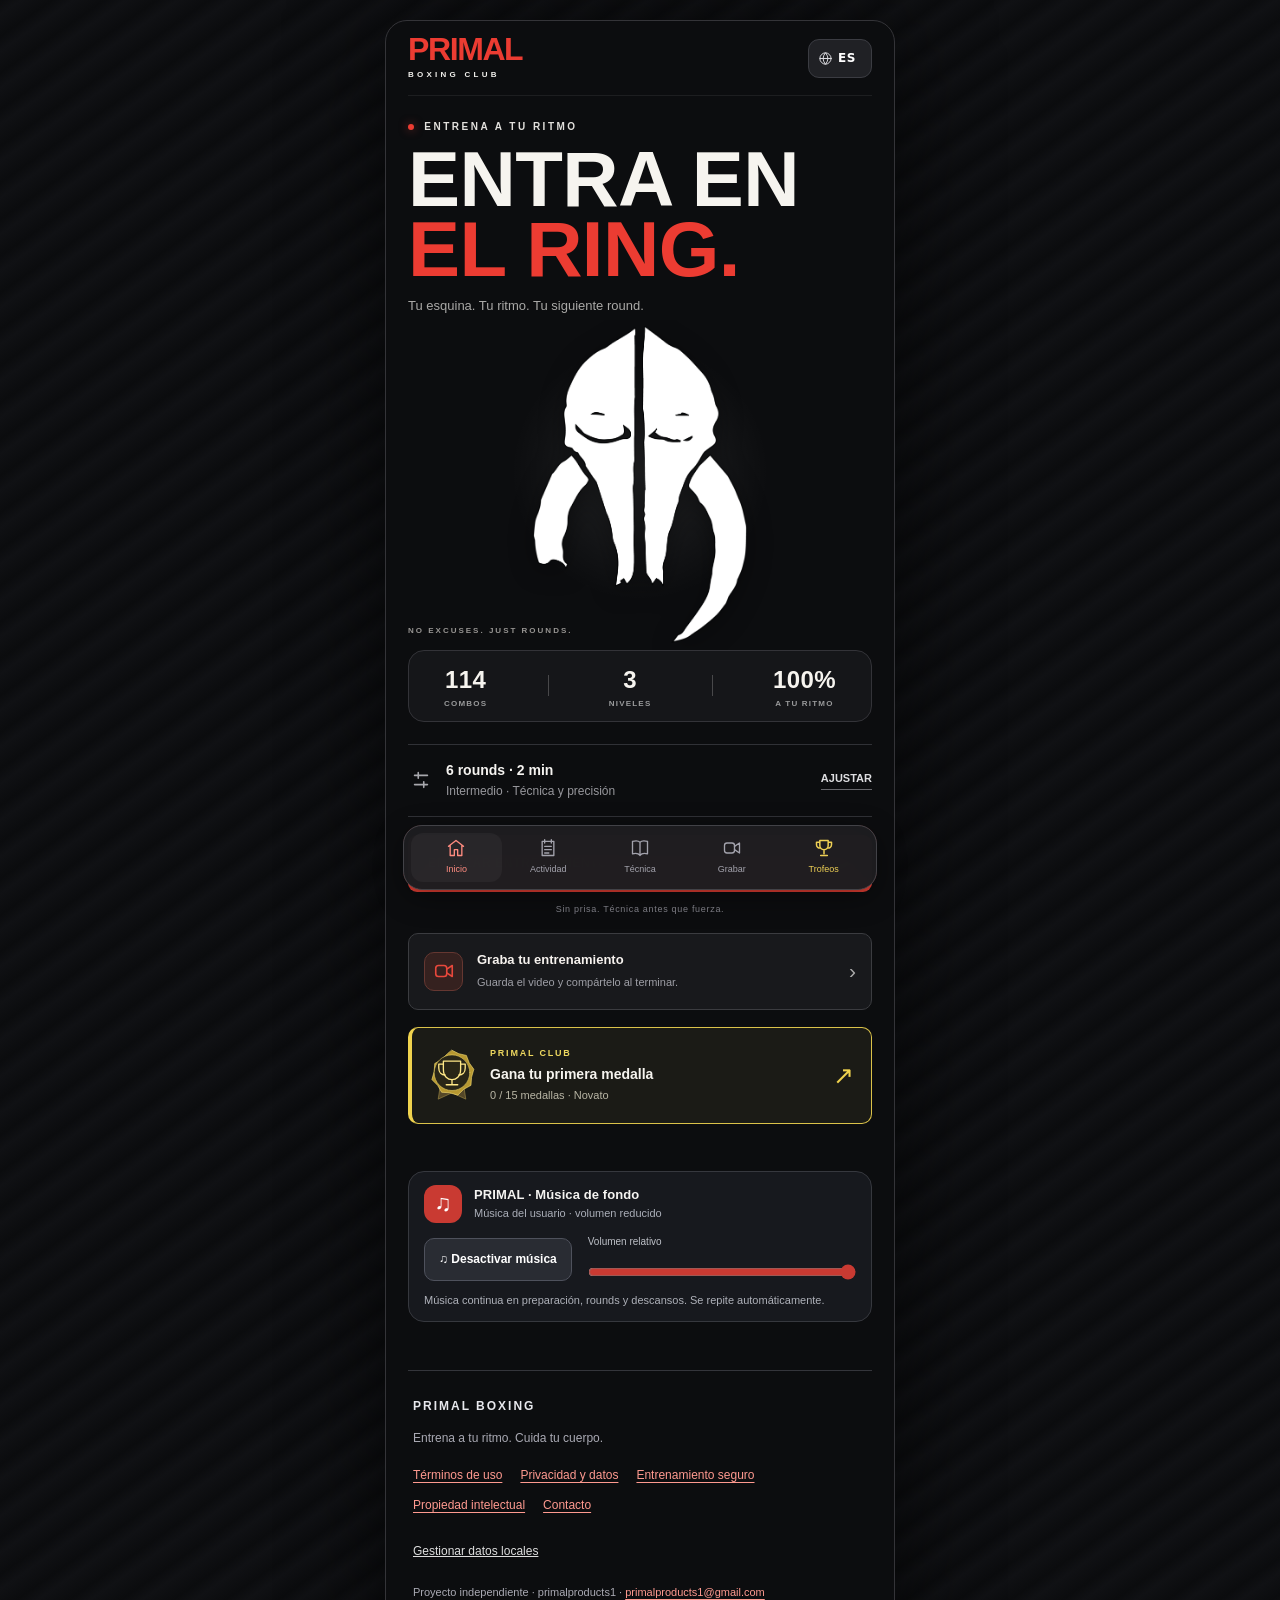
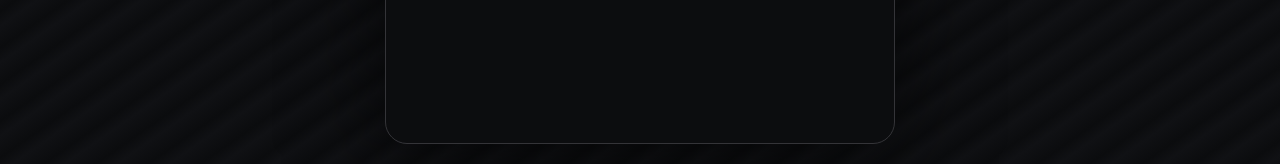
==== commit 31a7f224: "Add files via upload" ====
--- a/index.html
+++ b/index.html
@@ -44,10 +44,10 @@
     <div class="transport"><button class="start" id="start">EMPEZAR ENTRENAMIENTO <span aria-hidden="true">▶</span></button><button id="stop" class="secondary" disabled>Finalizar sesión</button></div>
     <p class="session-footnote" id="sessionFootnote">UNA COMBINACIÓN A LA VEZ.</p>
 <aside id="musicDock" class="primal-music-dock" aria-label="Música de fondo">
-  <audio id="backgroundMusic" src="./audio/primal-background.mp3" loop preload="metadata" playsinline></audio>
+  <audio id="backgroundMusic" src="./audio/primal-background.mp3?v=20261024-edm" loop preload="metadata" playsinline></audio>
   <div class="primal-music-heading"><span class="primal-music-symbol" aria-hidden="true">♫</span><span><strong>PRIMAL · Música de fondo</strong><small>Música del usuario · volumen reducido</small></span></div>
   <div class="primal-music-actions"><button id="musicToggle" type="button" aria-pressed="false">♫ Desactivar música</button><label for="musicVolume">Volumen relativo <input id="musicVolume" type="range" min="0" max="100" value="100" aria-label="Volumen de música"></label></div>
-  <p id="musicStatus" class="primal-music-status" role="status">La música se activa desde la preparación y continúa durante los rounds.</p>
+  <p id="musicStatus" class="primal-music-status" role="status">La música continúa en preparación, rounds y descansos, y se repite al terminar.</p>
 </aside>
   </main>
   <footer class="legal-footer" aria-label="Información legal">
@@ -94,4 +94,4 @@
     <p class="record-hint">Graba solo a personas que lo hayan autorizado. Antes de compartir, comprueba que tienes permiso para publicar la imagen, la voz y la música del video. <a href="legal.html#grabaciones" target="_blank" rel="noopener">Más información</a>.</p><p class="record-privacy">Video local: no se sube a ningún servidor.</p>
   </div>
 </dialog>
-<script src="storage-migration.js"></script><script src="legal-config.js"></script><script src="music-playlist.js"></script><script src="i18n.js"></script><script src="core.js"></script><script src="voice-bank.js"></script><script src="coach.js?v=20261014-r2"></script><script src="app.js"></script><script src="mobile.js"></script><script src="music.js?v=20261014-r2"></script><script src="recorder.js"></script><script src="home.js"></script><script src="loyalty-core.js"></script><script src="loyalty.js"></script><script src="interface.js?v=20261014-r2"></script><script src="legal.js"></script></body></html>
+<script src="storage-migration.js"></script><script src="legal-config.js"></script><script src="music-playlist.js?v=20261024-edm"></script><script src="i18n.js"></script><script src="core.js"></script><script src="voice-bank.js"></script><script src="coach.js?v=20261014-r2"></script><script src="app.js"></script><script src="mobile.js"></script><script src="music.js?v=20261024-rest-loop"></script><script src="recorder.js"></script><script src="home.js"></script><script src="loyalty-core.js"></script><script src="loyalty.js"></script><script src="interface.js?v=20261014-r2"></script><script src="legal.js"></script></body></html>
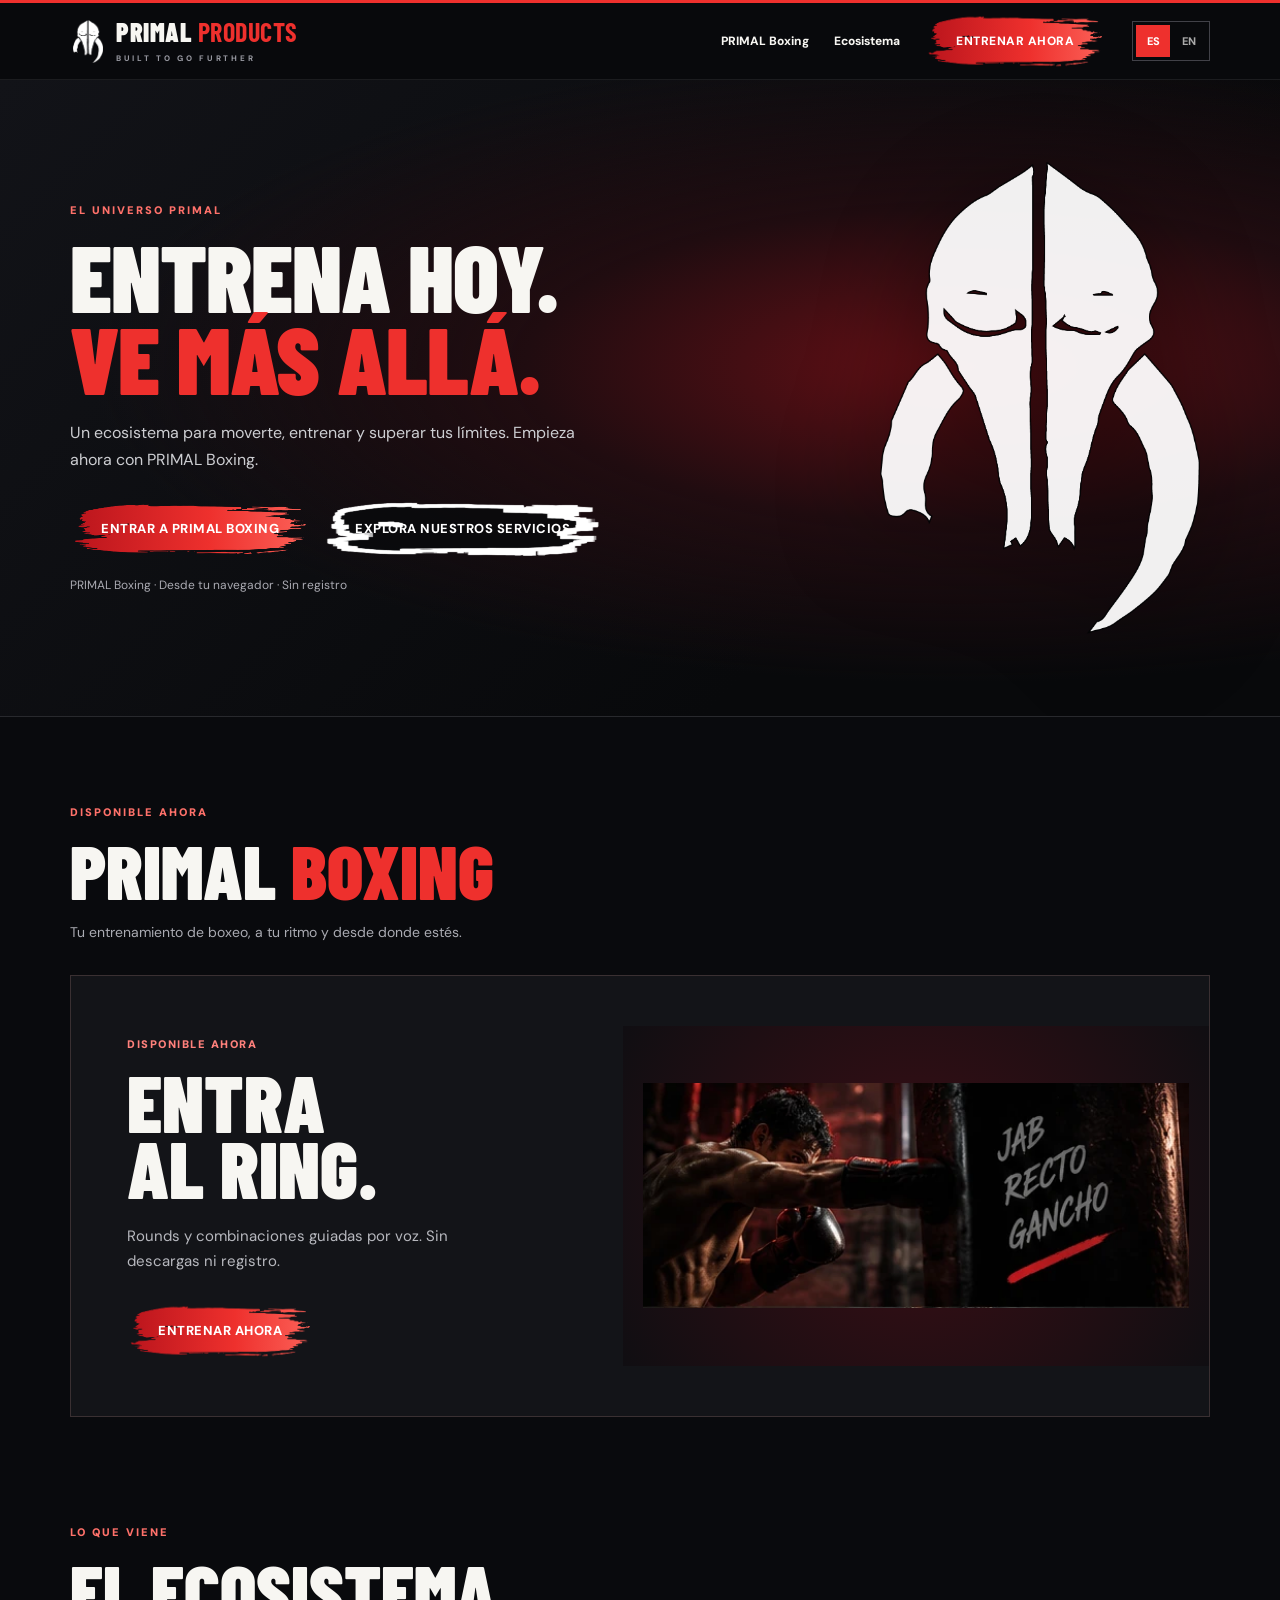
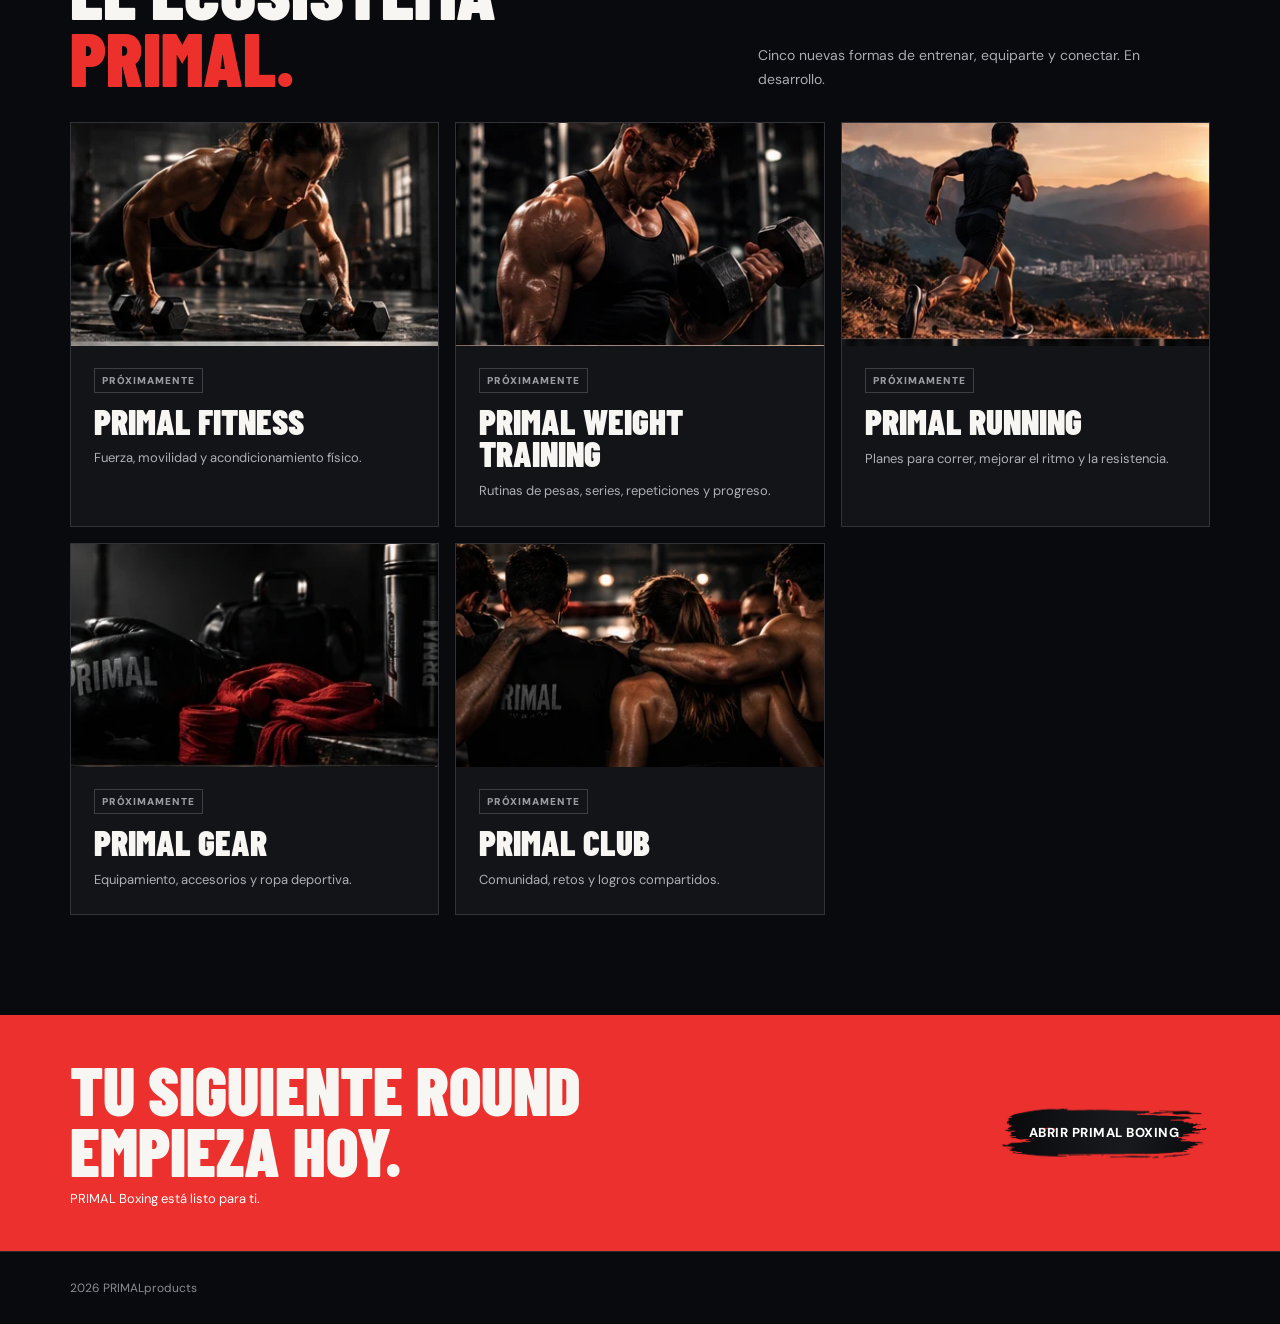
==== commit f6150828: "Add files via upload" ====
--- a/index.html
+++ b/index.html
@@ -1,97 +1,53 @@
-<!doctype html><html lang="es"><head><meta charset="utf-8"><meta name="viewport" content="width=device-width,initial-scale=1,viewport-fit=cover"><meta name="theme-color" content="#0b0c0e"><meta name="apple-mobile-web-app-capable" content="yes"><title>PRIMAL Boxing Club · Tu esquina</title><meta name="description" content="PRIMAL Boxing Club: entrenador bilingüe de boxeo con cámara y música."><link rel="icon" href="./primal-favicon.png" type="image/png"><link rel="stylesheet" href="style.css"><link rel="stylesheet" href="loyalty.css"><link rel="stylesheet" href="interface.css"><link rel="stylesheet" href="legal.css"><meta name="referrer" content="no-referrer"></head><body>
-<div class="app-shell">
-  <header class="site-header">
-    <div class="brand" aria-label="PRIMAL Boxing Club">PRIMAL<span>BOXING CLUB</span></div>
-    <div class="header-right"><button id="homeMenu" class="home-menu" type="button">← Inicio</button><label class="language-wrap" for="language"><svg viewBox="0 0 24 24" aria-hidden="true"><circle cx="12" cy="12" r="9"/><path d="M3 12h18M12 3c-5 5-5 13 0 18M12 3c5 5 5 13 0 18"/></svg><select id="language" aria-label="Idioma / Language"><option value="es">ES</option><option value="en">EN</option></select></label>
-      <button hidden id="fullscreen" class="circle-button" aria-label="Pantalla completa" title="Pantalla completa"><svg viewBox="0 0 24 24"><path d="M9 4H4v5m11-5h5v5M4 15v5h5m11-5v5h-5"/></svg></button>
-    </div>
-  </header>
-  <main>
-    <section class="welcome" aria-label="Tu entrenador PRIMAL">
-      <p class="eyebrow"><span class="red-dot"></span> ENTRENA A TU RITMO</p>
-      <h1>ENTRA EN<br><em>EL RING.</em></h1>
-      <p class="hero-subtitle">Tu esquina. Tu ritmo. Tu siguiente round.</p>
-      <div class="hero-character-frame">
-        <div class="hero-halo"></div>
-        <img class="hero-character" src="./primal.png" alt="Símbolo de PRIMAL en blanco y negro" width="1024" height="1536" fetchpriority="high">
-        <span class="hero-mark">NO EXCUSES. JUST ROUNDS.</span>
-      </div>
-      <div class="hero-stats"><span><strong>114</strong><small>COMBOS</small></span><i></i><span><strong>3</strong><small>NIVELES</small></span><i></i><span><strong>100%</strong><small>A TU RITMO</small></span></div>
-    </section>
-
-    <button class="session-chip" data-sheet="settingsSheet" aria-label="Configurar sesión">
-      <span class="chip-icon"><svg viewBox="0 0 24 24"><path d="M5 7h14M5 17h14M9 4v6m6 4v6"/></svg></span>
-      <span><b id="sessionSummary">6 rounds · 2 min</b><small id="sessionDetail">Intermedio · Técnica y precisión</small></span>
-      <span class="chip-edit">AJUSTAR</span>
-    </button>
-
-    <div class="record-tools"><button id="recordSetup" class="record-cta" data-sheet="recordSheet" type="button"><span class="record-action-icon" aria-hidden="true"><svg viewBox="0 0 24 24"><rect x="3" y="6" width="12" height="12" rx="3"/><path d="m15 10 6-4v12l-6-4"/></svg></span><span class="record-action-copy"><b id="recordActionTitle">Graba tu entrenamiento</b><small id="recordActionHint">Guarda el video y compártelo al terminar.</small></span><span class="record-action-arrow" aria-hidden="true">›</span></button><button id="recordStop" class="record-stop" type="button" hidden>■ Detener video</button></div>
-
-
-    <section class="ring" aria-label="Entrenamiento" aria-live="off">
-      <div class="ring-top"><span class="round-phase"><span class="phase-dot"></span><span id="phase">EN TU ESQUINA</span></span><span id="recBadge" class="rec-badge" hidden>● REC</span><span id="round">ROUND 01 / 06</span></div>
-      <div class="clock-face character-stage"><div class="clock-inner">
-        <span class="clock-caption" id="clockCaption">TIEMPO POR ROUND</span>
-        <div id="timer" class="timer" role="timer" aria-label="Tiempo restante">02:00</div>
-      </div></div>
-      <div class="timeline"><div id="progress"></div></div>
-      <div class="round-divider"><span id="comboLabel">PREPARA LA GUARDIA</span><span id="counter">00 COMBOS</span></div>
-      <div id="sequence" class="sequence" aria-live="polite"><span class="ready-word">Manos arriba.</span></div>
-      <p id="cue" class="cue">Escucha la combinación y sigue tu ritmo.</p>
-      <div class="execution-control"><label for="gapLive">Tiempo para ejecutar <strong id="gapLiveValue">2 s</strong></label><input id="gapLive" type="range" min="1" max="12" step="1" value="2"><p id="executionStatus"></p><small>La pausa empieza al terminar la voz. Puedes ajustarla aquí.</small></div><div class="ring-bottom"><button id="voiceQuick" aria-label="Activar o desactivar instrucciones de voz" aria-pressed="true"><svg viewBox="0 0 24 24"><path d="M11 5 6 9H3v6h3l5 4V5Zm4 3c3 2 3 6 0 8m3-11c5 4 5 10 0 14"/></svg><span id="voiceStatus">Voz activada</span></button><button id="skip" disabled>SIGUIENTE COMBO <span aria-hidden="true">↻</span></button></div>
-    </section>
-
-    <div class="transport"><button class="start" id="start">EMPEZAR ENTRENAMIENTO <span aria-hidden="true">▶</span></button><button id="stop" class="secondary" disabled>Finalizar sesión</button></div>
-    <p class="session-footnote" id="sessionFootnote">UNA COMBINACIÓN A LA VEZ.</p>
-<aside id="musicDock" class="primal-music-dock" aria-label="Música de fondo">
-  <audio id="backgroundMusic" src="./audio/primal-background.mp3?v=20261024-edm" loop preload="metadata" playsinline></audio>
-  <div class="primal-music-heading"><span class="primal-music-symbol" aria-hidden="true">♫</span><span><strong>PRIMAL · Música de fondo</strong><small>Música del usuario · volumen reducido</small></span></div>
-  <div class="primal-music-actions"><button id="musicToggle" type="button" aria-pressed="false">♫ Desactivar música</button><label for="musicVolume">Volumen relativo <input id="musicVolume" type="range" min="0" max="100" value="100" aria-label="Volumen de música"></label></div>
-  <p id="musicStatus" class="primal-music-status" role="status">La música continúa en preparación, rounds y descansos, y se repite al terminar.</p>
-</aside>
-  </main>
-  <footer class="legal-footer" aria-label="Información legal">
-    <strong>PRIMAL BOXING</strong><p>Entrena a tu ritmo. Cuida tu cuerpo.</p>
-    <nav aria-label="Enlaces legales"><a href="legal.html#terminos" target="_blank" rel="noopener">Términos de uso</a><a href="legal.html#privacidad" target="_blank" rel="noopener">Privacidad y datos</a><a href="legal.html#seguridad" target="_blank" rel="noopener">Entrenamiento seguro</a><a href="legal.html#derechos" target="_blank" rel="noopener">Propiedad intelectual</a><a href="legal.html#contacto" target="_blank" rel="noopener">Contacto</a></nav>
-    <button type="button" id="privacyControls">Gestionar datos locales</button>
-    <p class="legal-fine">Proyecto independiente · <span data-legal="displayName"></span> · <a data-contact></a></p>
-  </footer>
-  <nav class="tab-bar" aria-label="Navegación principal">
-    <button class="selected" id="trainTab"><svg viewBox="0 0 24 24"><path d="m3 10 9-7 9 7M5 9v12h5v-7h4v7h5V9"/></svg><span>Inicio</span></button>
-    <button data-sheet="historySheet"><svg viewBox="0 0 24 24"><path d="M5 4h14v17H5zM8 2v4m8-4v4M8 10h8m-8 4h8m-8 4h5"/></svg><span>Actividad</span></button>
-    <button data-sheet="guideSheet"><svg viewBox="0 0 24 24"><path d="M12 5v16M3 4c4-1 7-1 9 1 2-2 5-2 9-1v15c-4-1-7-1-9 2-2-3-5-3-9-2V4Z"/></svg><span>Técnica</span></button>
-  </nav>
-</div>
-<div id="recordStage" class="record-stage" hidden aria-label="Vista previa de grabación">
-  <canvas id="recordCanvas" class="record-canvas" width="720" height="1280" aria-label="Vista de cámara, tiempo y combinación"></canvas>
-  <div class="record-stage-controls">
-    <button id="recordStageMusic" class="record-stage-sound" type="button" aria-label="Pausar o reproducir la música">▶ Música</button><button id="recordStageSound" class="record-stage-sound" type="button" aria-label="Probar voz del entrenador">◖)) Probar voz</button>
-    <button id="recordStageHome" class="record-stage-sound" type="button">← Inicio</button><button id="recordStageStop" class="record-stage-stop" type="button">■ Detener video</button>
-  </div>
-</div>
-<dialog id="settingsSheet" class="sheet"><div class="handle"></div><div class="sheet-header"><h2>Tu sesión</h2><button data-close class="done">Listo</button></div><div class="sheet-body"><p class="section-label">ENTRENAMIENTO</p><form id="settings"><fieldset id="config"><div class="group"><label>Nivel<select id="level"><option value="1">Principiante</option><option value="2" selected>Intermedio</option><option value="3">Avanzado</option></select></label><label>Enfoque<select id="focus"><option value="all">Completo</option><option value="technique" selected>Técnica y precisión</option><option value="body">Trabajo al cuerpo</option><option value="defense">Defensa y pasos</option></select></label><label>Guardia<select id="stance"><option value="orthodox">Diestra</option><option value="southpaw">Zurda</option></select></label></div><p class="section-label">TIEMPOS</p><div class="group"><label>Rounds<input id="rounds" type="number" min="1" max="20" value="6" required inputmode="numeric"></label><label>Round <span class="unit">seg</span><input id="work" type="number" min="10" max="900" value="120" required inputmode="numeric"></label><label>Descanso <span class="unit">seg</span><input id="rest" type="number" min="0" max="300" value="30" required inputmode="numeric"></label><label>Preparación <span class="unit">seg</span><input id="prepare" type="number" min="3" max="60" value="10" required inputmode="numeric"></label></div><div class="group range-group"><label>Tiempo para ejecutar <span id="gapValue">2 s</span><input id="gap" type="range" min="1" max="12" value="2"></label></div><p class="field-note">La pausa empieza cuando termina la voz.</p><div class="presets"><button type="button" data-preset="beginner">Suave</button><button type="button" data-preset="classic">Clásico 3′</button><button type="button" data-preset="quick">10 minutos</button></div></fieldset></form><div class="total"><span>Duración total</span><strong id="total">14:40</strong></div><p class="section-label">TU ENTRENADOR</p><div class="group"><label class="toggle">Instrucciones por voz<input id="voice" type="checkbox" role="switch" checked></label><label class="toggle">Campana<input id="bell" type="checkbox" role="switch" checked></label><label class="voice-row">Voz del entrenador<select id="voices"><option>Buscando voces…</option></select></label></div><div class="group range-group"><label>Tono natural PRIMAL<input id="pitch" type="range" min="0.6" max="1.3" step="0.1" value="1"></label><label>Velocidad<input id="rate" type="range" min="0.7" max="1.3" step="0.1" value="1"></label></div><button id="testVoice" class="outline">Escuchar entrenador</button><p class="field-note" id="audioNote">La voz depende de tu dispositivo.</p><p class="field-note">Mantén la pantalla abierta. Al salir, la sesión se pausa.</p></div></dialog>
-<dialog id="historySheet" class="sheet"><div class="handle"></div><div class="sheet-header"><h2>Tu actividad</h2><button data-close class="done">Listo</button></div><div class="sheet-body"><p class="sheet-intro">Cada round cuenta.</p><div id="history" class="history"></div><button id="clearHistory" class="text-button">Borrar historial</button><p class="field-note">Tus sesiones se guardan en este dispositivo. El contador registra combos indicados, no golpes detectados.</p></div></dialog>
-<dialog id="guideSheet" class="sheet"><div class="handle"></div><div class="sheet-header"><h2>La técnica primero</h2><button data-close class="done">Listo</button></div><div class="sheet-body"><p class="sheet-intro">Aprende. Practica. Repite.</p><p class="field-note">Calienta antes de empezar. Practica sombra o saco con espacio libre. Para trabajo de contacto, busca un entrenador.</p><details open><summary>Golpes y movimientos</summary><p class="field-note">1–6: golpes básicos. C: cuerpo. Las manos adelantada y atrasada cambian según tu guardia.</p><div id="dictionary" class="dictionary"></div></details><details><summary>Tus combinaciones</summary><p id="catalogCount" class="field-note"></p><div id="catalog" class="catalog"></div></details><details><summary>Sobre PRIMAL</summary><p class="field-note">Secuencias de golpes, defensa y desplazamientos para practicar a tu ritmo. Las indicaciones son generales y no sustituyen la supervisión de un entrenador.</p><p class="field-note">Aplicación de entrenamiento independiente. La voz depende del dispositivo.</p></details></div></dialog>
-
-<dialog id="recordSheet" class="sheet record-sheet">
-  <div class="handle"></div>
-  <div class="sheet-header"><h2>Graba tu entrenamiento</h2><button data-close class="done">Cerrar</button></div>
-  <div class="sheet-body">
-    <p class="record-lead">Tu video mostrará las combinaciones y guardará la misma voz PRIMAL y música que escuchas mientras grabas.</p>
-    <video id="cameraPreview" class="camera-preview" autoplay muted playsinline hidden></video>
-    <p class="record-hint">Al empezar, verás la grabación en pantalla completa tal como quedará en el video.</p>
-    <div class="record-config"><label>Cámara<select id="cameraDirection"><option value="user">Frontal</option><option value="environment">Trasera</option></select></label>
-    <label class="record-mic">Grabar sonido ambiente <input id="recordMicrophone" type="checkbox"></label></div>
-    <p class="record-hint">El micrófono está desactivado para evitar eco. La voz PRIMAL y la música se incluyen directamente en el video, sin necesitar el micrófono.</p>
-    <p class="record-hint">La misma voz PRIMAL se escucha al entrenar, al grabar y en el video guardado. La velocidad configurada se aplica en ambos modos.</p>
-    <p id="recordMessage" class="record-message" role="status">Pulsa Grabar y entrenar. Incluiremos la voz en el video.</p>
-    <button id="recordStart" class="start record-start" type="button">● Grabar y entrenar en pantalla completa</button>
-    <div id="recordResultTitle" hidden><h3>Tu grabación</h3><p class="record-hint">Revisa el video y guárdalo antes de cerrar la página.</p></div>
-    <video id="recordedVideo" class="recorded-video" controls playsinline hidden></video>
-    <a id="downloadRecording" class="record-save" href="#" hidden download>↓ Guardar video</a>
-    <button id="shareRecording" class="record-secondary" hidden>Compartir / Guardar en Fotos</button>
-    <button id="newRecording" class="record-secondary" hidden>Iniciar otra grabación</button>
-    <p class="record-hint">Graba solo a personas que lo hayan autorizado. Antes de compartir, comprueba que tienes permiso para publicar la imagen, la voz y la música del video. <a href="legal.html#grabaciones" target="_blank" rel="noopener">Más información</a>.</p><p class="record-privacy">Video local: no se sube a ningún servidor.</p>
-  </div>
-</dialog>
-<script src="storage-migration.js"></script><script src="legal-config.js"></script><script src="music-playlist.js?v=20261024-edm"></script><script src="i18n.js"></script><script src="core.js"></script><script src="voice-bank.js"></script><script src="coach.js?v=20261014-r2"></script><script src="app.js"></script><script src="mobile.js"></script><script src="music.js?v=20261024-rest-loop"></script><script src="recorder.js"></script><script src="home.js"></script><script src="loyalty-core.js"></script><script src="loyalty.js"></script><script src="interface.js?v=20261014-r2"></script><script src="legal.js"></script></body></html>
+<!doctype html>
+<html lang="es">
+<head>
+<meta charset="utf-8"><meta name="viewport" content="width=device-width,initial-scale=1"><meta name="theme-color" content="#090A0D">
+<title>PRIMAL Products | Built to go further</title>
+<meta name="description" content="Descubre PRIMAL Products. Entrena hoy con PRIMAL Boxing y conoce nuestro ecosistema deportivo.">
+<meta property="og:type" content="website"><meta property="og:site_name" content="PRIMAL Products"><meta property="og:url" content="https://primalproducts.com.co/"><meta property="og:title" content="PRIMAL Products | Built to go further"><meta property="og:description" content="PRIMAL Boxing ya está disponible. Descubre un universo de entrenamiento."><meta property="og:image" content="https://primalproducts.com.co/primal-share.jpg"><meta property="og:image:secure_url" content="https://primalproducts.com.co/primal-share.jpg"><meta property="og:image:type" content="image/jpeg"><meta property="og:image:width" content="1200"><meta property="og:image:height" content="630"><meta property="og:image:alt" content="Emblema PRIMAL sobre fondo rojo y negro">
+<meta name="twitter:card" content="summary_large_image"><meta name="twitter:image" content="https://primalproducts.com.co/primal-share.jpg">
+<link rel="icon" href="primal-icon.png" type="image/png">
+<link rel="preconnect" href="https://fonts.googleapis.com"><link rel="preconnect" href="https://fonts.gstatic.com" crossorigin>
+<link href="https://fonts.googleapis.com/css2?family=Barlow+Condensed:wght@600;700;800;900&family=DM+Sans:wght@400;500;600;700;800&display=swap" rel="stylesheet">
+<style>
+:root{--bg:#090a0d;--panel:#131418;--text:#f7f6f2;--muted:#aaabb2;--red:#ee302d;--line:#323238;--display:'Barlow Condensed',Impact,'Arial Narrow',sans-serif;--body:'DM Sans',Arial,sans-serif}
+*{box-sizing:border-box}html{scroll-behavior:smooth}body{margin:0;background:var(--bg);color:var(--text);font-family:var(--body);-webkit-font-smoothing:antialiased}a{color:inherit;text-decoration:none}img{display:block;max-width:100%}button{font:inherit}a:focus-visible,button:focus-visible{outline:2px solid #fff;outline-offset:5px}.wrap{width:min(1140px,calc(100% - 44px));margin:auto}.topline{height:3px;background:var(--red)}
+.header{position:sticky;top:0;z-index:20;background:rgba(9,10,13,.95);backdrop-filter:blur(14px);border-bottom:1px solid #ffffff14}.nav{min-height:76px;display:flex;justify-content:space-between;align-items:center;gap:20px}.brand{display:flex;align-items:center;gap:10px;flex-shrink:0}.brand img{width:36px;height:43px;object-fit:contain}.brand-main{font:900 26px/.9 var(--display);letter-spacing:.5px}.brand-main b{color:var(--red)}.brand-caption{display:block;font-size:8px;letter-spacing:2.7px;font-weight:800;color:#9798a0;margin-top:6px}.nav-right{display:flex;gap:27px;align-items:center;margin-left:auto}.navlinks{display:flex;gap:25px;align-items:center}.navlinks a{font-size:12px;font-weight:800}.navlinks a:not(.btn):hover{color:#ff625a}.language{display:flex;border:1px solid #414148;padding:3px;gap:2px}.language button{border:0;background:none;color:#aaa;min-width:34px;min-height:32px;font-weight:800;font-size:11px;cursor:pointer}.language button[aria-pressed=true]{background:var(--red);color:white}.hamburger{display:none;width:43px;height:43px;background:none;border:1px solid #42434a;color:#fff;cursor:pointer;position:relative}.hamburger i{display:block;position:absolute;left:10px;right:10px;height:2px;background:white;transition:.2s}.hamburger i:nth-child(1){top:13px}.hamburger i:nth-child(2){top:20px}.hamburger i:nth-child(3){top:27px}.hamburger[aria-expanded=true] i:nth-child(1){transform:translateY(7px) rotate(45deg)}.hamburger[aria-expanded=true] i:nth-child(2){opacity:0}.hamburger[aria-expanded=true] i:nth-child(3){transform:translateY(-7px) rotate(-45deg)}
+.btn{position:relative;isolation:isolate;display:inline-flex;justify-content:center;align-items:center;min-height:58px;padding:10px 31px;color:#fff;background:transparent;border:0;font:800 13px/1.2 var(--body);letter-spacing:.5px;text-transform:uppercase;text-align:center;cursor:pointer;transition:transform .2s}.btn::before{content:'';position:absolute;inset:0;z-index:-1;background:linear-gradient(90deg,#b9141c,#ee302d 58%,#fc6259);-webkit-mask:url('brush-stroke.png') center/100% 100% no-repeat;mask:url('brush-stroke.png') center/100% 100% no-repeat}.btn:hover{transform:translateY(-2px)}.btn-outline{min-height:58px;padding:10px 31px;color:#fff;background:transparent}.btn-outline::before{background:rgba(9,10,13,.82);-webkit-mask:url('brush-stroke.png') center/100% 100% no-repeat;mask:url('brush-stroke.png') center/100% 100% no-repeat}.btn-outline::after{content:'';position:absolute;inset:0;z-index:-1;background:#fff;-webkit-mask:url('brush-stroke-outline.png') center/100% 100% no-repeat;mask:url('brush-stroke-outline.png') center/100% 100% no-repeat}.btn-outline:hover::before{background:rgba(9,10,13,.72)}.btn-dark::before{background:linear-gradient(90deg,#08090b,#191a1e 60%,#08090b)}
+.hero{position:relative;overflow:hidden;border-bottom:1px solid #28292d;background:radial-gradient(ellipse at 75% 45%,#681016 0%,#200c10 32%,transparent 64%),linear-gradient(135deg,#121318,#08090b 70%)}.hero .wrap{min-height:510px;display:grid;grid-template-columns:1fr 340px;align-items:center;gap:34px;padding-block:82px}.hero-mark{max-width:320px;width:100%;margin:auto;opacity:.94;filter:drop-shadow(0 25px 55px #0008)}.kicker{font-size:11px;letter-spacing:2px;font-weight:900;text-transform:uppercase;color:#ff716a;margin:0 0 18px}.hero h1{font:900 clamp(60px,7.4vw,102px)/.86 var(--display);letter-spacing:-.01em;margin:0 0 22px;text-transform:uppercase;max-width:820px}.hero h1 span,.section-title span{color:var(--red)}.hero-desc{font-size:16px;color:#cdced2;line-height:1.65;max-width:510px;margin:0 0 27px}.hero-actions{display:flex;flex-wrap:wrap;align-items:center;gap:14px}.hero-foot{font-size:12px;color:#aaaab2;margin:19px 0 0}
+.section{padding:88px 0}.section-title{font:900 clamp(48px,6vw,75px)/.9 var(--display);text-transform:uppercase;margin:0 0 16px}.section-lead{font-size:14px;color:var(--muted);line-height:1.7;margin:0;max-width:560px}.featured{display:grid;grid-template-columns:1fr 1.06fr;align-items:center;min-height:340px;background:var(--panel);border:1px solid #3a3032;margin-top:30px;overflow:hidden}.featured-copy{padding:clamp(26px,5vw,56px)}.availability{display:inline-block;color:#ff817c;font-size:11px;font-weight:900;letter-spacing:1.5px;text-transform:uppercase;margin-bottom:18px}.featured h3{font:900 clamp(58px,6.2vw,86px)/.84 var(--display);margin:0 0 22px;text-transform:uppercase}.featured p{color:#b7b8be;line-height:1.7;font-size:15px;margin:0 0 27px;max-width:360px}.featured-art{background:radial-gradient(circle,#3b0e15,#100e12);padding:20px;display:grid;place-items:center;min-height:340px}.featured-art img{width:100%;height:auto;max-height:370px;object-fit:contain}
+.ecosystem{padding:20px 0 100px}.section-row{display:flex;justify-content:space-between;gap:25px;align-items:end;margin-bottom:30px}.section-row .section-title{margin-bottom:0}.cards{display:grid;grid-template-columns:repeat(3,minmax(0,1fr));gap:16px}.card{background:#131418;border:1px solid var(--line);overflow:hidden;display:flex;flex-direction:column;min-width:0}.card img{width:100%;aspect-ratio:1.65/1;object-fit:cover}.card-copy{padding:22px 23px 24px;flex:1}.card-top{display:flex;align-items:center;gap:10px;flex-wrap:wrap;margin-bottom:12px}.soon{font-size:10px;color:#9a9ba2;text-transform:uppercase;letter-spacing:1px;font-weight:900;border:1px solid #3d3e44;padding:5px 7px}.card h3{font:900 35px/.94 var(--display);text-transform:uppercase;margin:0 0 11px}.card p{font-size:13px;color:#aeb0b7;line-height:1.6;margin:0}
+.end{background:#ec302e;padding:44px 0}.end-content{display:flex;align-items:center;justify-content:space-between;gap:18px}.end h2{font:900 clamp(43px,5.5vw,67px)/.9 var(--display);text-transform:uppercase;margin:0}.end p{font-size:13px;color:#fff;margin:10px 0 0}.footer{border-top:1px solid #28292f;padding:28px 0;color:#8b8d94;font-size:12px}.footer .wrap{display:flex;align-items:center;justify-content:space-between;gap:16px}.footer img{height:30px;width:24px;object-fit:contain}
+@media(max-width:980px){.navlinks{gap:14px}.hero .wrap{grid-template-columns:1fr 235px}.cards{grid-template-columns:repeat(2,minmax(0,1fr))}}
+@media(max-width:760px){.nav{min-height:68px}.brand img{width:31px;height:39px}.brand-main{font-size:23px}.brand-caption{font-size:7px}.nav-right{gap:9px}.navlinks{display:none;position:absolute;top:68px;left:0;right:0;background:#101115;border-bottom:1px solid #303137;padding:22px;flex-direction:column;align-items:stretch;gap:0}.navlinks.open{display:flex}.navlinks>a{padding:14px 4px}.navlinks .btn{margin-top:10px}.hamburger{display:block}.language button{min-width:30px;min-height:31px}.hero .wrap{display:flex;flex-direction:column-reverse;gap:22px;align-items:flex-start;padding-block:46px 60px}.hero-mark{max-width:150px;margin:0}.hero h1{font-size:clamp(58px,11vw,82px)}.hero-desc{font-size:15px}.featured{grid-template-columns:1fr}.featured-art{grid-row:1;min-height:0;padding:16px}.featured-art img{max-height:310px}.section{padding:65px 0}.ecosystem{padding:0 0 70px}.section-row{display:block}.section-row .section-lead{margin-top:16px}.end-content{align-items:flex-start;flex-direction:column}.end .btn{align-self:flex-start}}
+@media(max-width:520px){.wrap{width:calc(100% - 32px)}.brand-main{font-size:21px}.brand-caption{letter-spacing:2px}.hero-mark{max-width:115px}.hero h1{font-size:clamp(54px,13.5vw,74px)}.hero-actions{display:grid;grid-template-columns:1fr;width:100%;gap:10px}.hero-actions .btn{width:100%}.featured-copy{padding:28px 22px 32px}.cards{grid-template-columns:1fr}.card img{aspect-ratio:1.85/1}.section-title{font-size:54px}.end .btn{width:100%}.footer .wrap{justify-content:center}}
+@media(prefers-reduced-motion:reduce){html{scroll-behavior:auto}.btn{transition:none}}
+</style>
+</head>
+<body><div class="topline"></div>
+<header class="header"><div class="wrap nav">
+<a class="brand" href="#inicio" aria-label="PRIMAL Products"><img src="primal-icon.png" alt=""><span><span class="brand-main">PRIMAL <b>PRODUCTS</b></span><small class="brand-caption">BUILT TO GO FURTHER</small></span></a>
+<div class="nav-right"><nav class="navlinks" id="navigation" aria-label="Navegación principal"><a href="#boxing" data-i18n="navBoxing">PRIMAL Boxing</a><a href="#ecosistema" data-i18n="navEcosystem">Ecosistema</a><a class="btn" href="https://primalproducts.com.co/Primal-Boxing/" data-i18n="navTrain">Entrenar ahora</a></nav>
+<div class="language" role="group" aria-label="Idioma"><button type="button" data-lang="es" aria-pressed="true" lang="es">ES</button><button type="button" data-lang="en" aria-pressed="false" lang="en">EN</button></div><button class="hamburger" aria-label="Abrir menú" aria-expanded="false" aria-controls="navigation" id="mobileToggle"><i></i><i></i><i></i></button></div></div></header>
+<main>
+<section class="hero" id="inicio"><div class="wrap"><div><p class="kicker" data-i18n="kicker">El universo PRIMAL</p><h1 data-i18n="heroTitle">ENTRENA HOY.<br><span>VE MÁS ALLÁ.</span></h1><p class="hero-desc" data-i18n="heroDesc">Un ecosistema para moverte, entrenar y superar tus límites. Empieza ahora con PRIMAL Boxing.</p><div class="hero-actions"><a class="btn" href="https://primalproducts.com.co/Primal-Boxing/" data-i18n="heroPrimary">Entrar a PRIMAL Boxing</a><a class="btn btn-outline" href="#ecosistema" data-i18n="heroSecondary">Explora nuestros servicios</a></div><p class="hero-foot" data-i18n="heroNote">PRIMAL Boxing · Desde tu navegador · Sin registro</p></div><img class="hero-mark" src="primal-icon.png" alt="" aria-hidden="true"></div></section>
+<section class="section" id="boxing"><div class="wrap"><p class="kicker" data-i18n="liveNow">Disponible ahora</p><h2 class="section-title">PRIMAL <span>BOXING</span></h2><p class="section-lead" data-i18n="boxingLead">Tu entrenamiento de boxeo, a tu ritmo y desde donde estés.</p><article class="featured"><div class="featured-copy"><span class="availability" data-i18n="liveNow">Disponible ahora</span><h3 data-i18n="boxingTitle">ENTRA<br>AL RING.</h3><p data-i18n="boxingDesc">Rounds y combinaciones guiadas por voz. Sin descargas ni registro.</p><a class="btn" href="https://primalproducts.com.co/Primal-Boxing/" data-i18n="boxingCTA">Entrenar ahora</a></div><div class="featured-art"><img src="boxing.webp" alt="Boxeador golpeando un saco de entrenamiento" loading="lazy" decoding="async"></div></article></div></section>
+<section class="ecosystem" id="ecosistema"><div class="wrap"><div class="section-row"><div><p class="kicker" data-i18n="next">Lo que viene</p><h2 class="section-title" data-i18n="ecoTitle">EL ECOSISTEMA <span>PRIMAL.</span></h2></div><p class="section-lead" data-i18n="ecoDesc">Cinco nuevas formas de entrenar, equiparte y conectar. En desarrollo.</p></div>
+<div class="cards">
+<article class="card"><img src="fitness.webp" loading="lazy" alt="Atleta haciendo entrenamiento funcional"><div class="card-copy"><div class="card-top"><span class="soon" data-i18n="soon">Próximamente</span></div><h3>PRIMAL FITNESS</h3><p data-i18n="fitness">Fuerza, movilidad y acondicionamiento físico.</p></div></article>
+<article class="card"><img src="weight.webp" loading="lazy" alt="Fisicoculturista entrenando con mancuernas"><div class="card-copy"><div class="card-top"><span class="soon" data-i18n="soon">Próximamente</span></div><h3>PRIMAL WEIGHT TRAINING</h3><p data-i18n="weight">Rutinas de pesas, series, repeticiones y progreso.</p></div></article>
+<article class="card"><img src="running.webp" loading="lazy" alt="Corredor en ruta de montaña"><div class="card-copy"><div class="card-top"><span class="soon" data-i18n="soon">Próximamente</span></div><h3>PRIMAL RUNNING</h3><p data-i18n="running">Planes para correr, mejorar el ritmo y la resistencia.</p></div></article>
+<article class="card"><img src="gear.webp" loading="lazy" alt="Accesorios y equipamiento deportivo"><div class="card-copy"><div class="card-top"><span class="soon" data-i18n="soon">Próximamente</span></div><h3>PRIMAL GEAR</h3><p data-i18n="gear">Equipamiento, accesorios y ropa deportiva.</p></div></article>
+<article class="card"><img src="club.webp" loading="lazy" alt="Deportistas reunidos en comunidad"><div class="card-copy"><div class="card-top"><span class="soon" data-i18n="soon">Próximamente</span></div><h3>PRIMAL CLUB</h3><p data-i18n="club">Comunidad, retos y logros compartidos.</p></div></article>
+</div></div></section>
+<section class="end"><div class="wrap end-content"><div><h2 data-i18n="endTitle">TU SIGUIENTE ROUND<br>EMPIEZA HOY.</h2><p data-i18n="endDesc">PRIMAL Boxing está listo para ti.</p></div><a class="btn btn-dark" href="https://primalproducts.com.co/Primal-Boxing/" data-i18n="endCTA">Abrir PRIMAL Boxing</a></div></section>
+</main><footer class="footer"><div class="wrap"><span>2026 PRIMALproducts</span></div></footer>
+<script>
+const copy={
+ es:{navBoxing:'PRIMAL Boxing',navEcosystem:'Ecosistema',navTrain:'Entrenar ahora',kicker:'El universo PRIMAL',heroTitle:'ENTRENA HOY.<br><span>VE MÁS ALLÁ.</span>',heroDesc:'Un ecosistema para moverte, entrenar y superar tus límites. Empieza ahora con PRIMAL Boxing.',heroPrimary:'Entrar a PRIMAL Boxing',heroSecondary:'Explora nuestros servicios',heroNote:'PRIMAL Boxing · Desde tu navegador · Sin registro',liveNow:'Disponible ahora',boxingLead:'Tu entrenamiento de boxeo, a tu ritmo y desde donde estés.',boxingTitle:'ENTRA<br>AL RING.',boxingDesc:'Rounds y combinaciones guiadas por voz. Sin descargas ni registro.',boxingCTA:'Entrenar ahora',next:'Lo que viene',ecoTitle:'EL ECOSISTEMA <span>PRIMAL.</span>',ecoDesc:'Cinco nuevas formas de entrenar, equiparte y conectar. En desarrollo.',soon:'Próximamente',fitness:'Fuerza, movilidad y acondicionamiento físico.',weight:'Rutinas de pesas, series, repeticiones y progreso.',running:'Planes para correr, mejorar el ritmo y la resistencia.',gear:'Equipamiento, accesorios y ropa deportiva.',club:'Comunidad, retos y logros compartidos.',endTitle:'TU SIGUIENTE ROUND<br>EMPIEZA HOY.',endDesc:'PRIMAL Boxing está listo para ti.',endCTA:'Abrir PRIMAL Boxing'},
+ en:{navBoxing:'PRIMAL Boxing',navEcosystem:'Ecosystem',navTrain:'Train now',kicker:'The PRIMAL universe',heroTitle:'TRAIN TODAY.<br><span>GO FURTHER.</span>',heroDesc:'One ecosystem to move, train and push your limits. Start now with PRIMAL Boxing.',heroPrimary:'Enter PRIMAL Boxing',heroSecondary:'Explore our services',heroNote:'PRIMAL Boxing · In your browser · No sign-up',liveNow:'Available now',boxingLead:'Boxing training at your pace, wherever you are.',boxingTitle:'STEP INTO<br>THE RING.',boxingDesc:'Voice-guided rounds and combinations. No downloads or sign-up.',boxingCTA:'Train now',next:'Coming next',ecoTitle:'THE PRIMAL <span>ECOSYSTEM.</span>',ecoDesc:'Five more ways to train, gear up and connect. In development.',soon:'Coming soon',fitness:'Strength, mobility and full-body conditioning.',weight:'Weight workouts, sets, reps and progress.',running:'Running plans to improve pace and endurance.',gear:'Sports gear, accessories and apparel.',club:'Community, challenges and shared achievements.',endTitle:'YOUR NEXT ROUND<br>STARTS TODAY.',endDesc:'PRIMAL Boxing is ready for you.',endCTA:'Open PRIMAL Boxing'}
+};
+function setLanguage(lang){const tr=copy[lang]||copy.es;document.querySelectorAll('[data-i18n]').forEach(el=>{el.innerHTML=tr[el.dataset.i18n]});document.querySelectorAll('[data-lang]').forEach(el=>el.setAttribute('aria-pressed',String(el.dataset.lang===lang)));document.documentElement.lang=lang;document.querySelector('#mobileToggle').setAttribute('aria-label',lang==='es'?'Abrir menú':'Open menu');try{localStorage.setItem('primal-language',lang)}catch(e){}}
+document.querySelectorAll('[data-lang]').forEach(b=>b.addEventListener('click',()=>setLanguage(b.dataset.lang)));let lang='es';try{lang=localStorage.getItem('primal-language')==='en'?'en':'es'}catch(e){}setLanguage(lang);
+const toggle=document.querySelector('#mobileToggle'),navigation=document.querySelector('#navigation');toggle.addEventListener('click',()=>{const open=navigation.classList.toggle('open');toggle.setAttribute('aria-expanded',String(open))});navigation.querySelectorAll('a').forEach(a=>a.addEventListener('click',()=>{navigation.classList.remove('open');toggle.setAttribute('aria-expanded','false')}));
+</script></body></html>
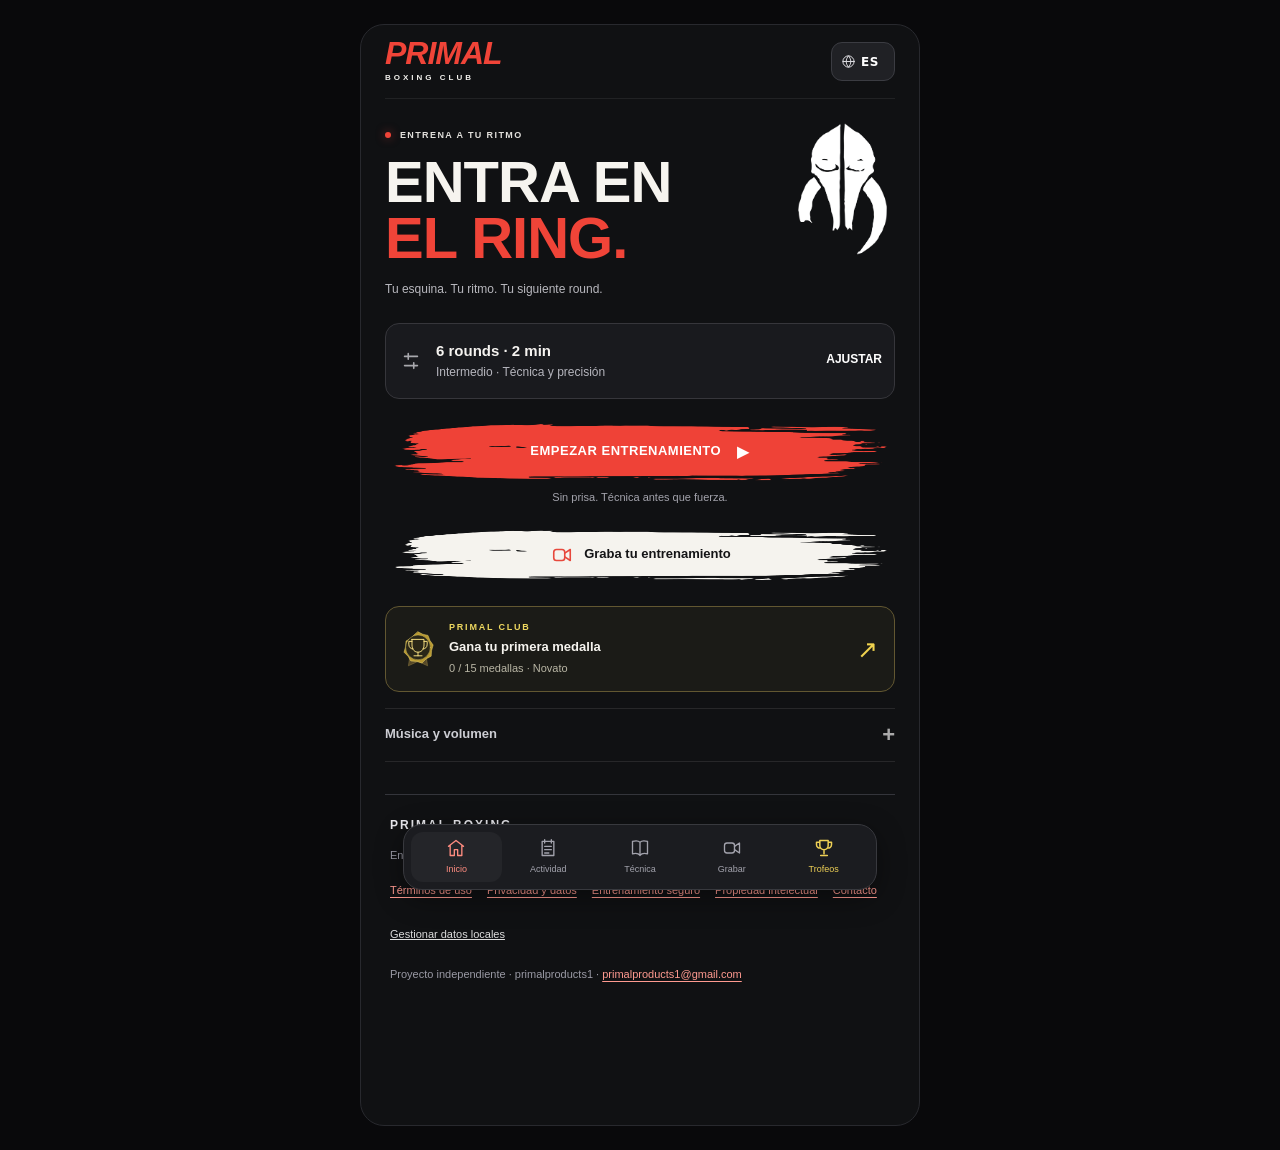
==== commit e308c6f0: "Add files via upload" ====
--- a/index.html
+++ b/index.html
@@ -1,53 +1,97 @@
-<!doctype html>
-<html lang="es">
-<head>
-<meta charset="utf-8"><meta name="viewport" content="width=device-width,initial-scale=1"><meta name="theme-color" content="#090A0D">
-<title>PRIMAL Products | Built to go further</title>
-<meta name="description" content="Descubre PRIMAL Products. Entrena hoy con PRIMAL Boxing y conoce nuestro ecosistema deportivo.">
-<meta property="og:type" content="website"><meta property="og:site_name" content="PRIMAL Products"><meta property="og:url" content="https://primalproducts.com.co/"><meta property="og:title" content="PRIMAL Products | Built to go further"><meta property="og:description" content="PRIMAL Boxing ya está disponible. Descubre un universo de entrenamiento."><meta property="og:image" content="https://primalproducts.com.co/primal-share.jpg"><meta property="og:image:secure_url" content="https://primalproducts.com.co/primal-share.jpg"><meta property="og:image:type" content="image/jpeg"><meta property="og:image:width" content="1200"><meta property="og:image:height" content="630"><meta property="og:image:alt" content="Emblema PRIMAL sobre fondo rojo y negro">
-<meta name="twitter:card" content="summary_large_image"><meta name="twitter:image" content="https://primalproducts.com.co/primal-share.jpg">
-<link rel="icon" href="primal-icon.png" type="image/png">
-<link rel="preconnect" href="https://fonts.googleapis.com"><link rel="preconnect" href="https://fonts.gstatic.com" crossorigin>
-<link href="https://fonts.googleapis.com/css2?family=Barlow+Condensed:wght@600;700;800;900&family=DM+Sans:wght@400;500;600;700;800&display=swap" rel="stylesheet">
-<style>
-:root{--bg:#090a0d;--panel:#131418;--text:#f7f6f2;--muted:#aaabb2;--red:#ee302d;--line:#323238;--display:'Barlow Condensed',Impact,'Arial Narrow',sans-serif;--body:'DM Sans',Arial,sans-serif}
-*{box-sizing:border-box}html{scroll-behavior:smooth}body{margin:0;background:var(--bg);color:var(--text);font-family:var(--body);-webkit-font-smoothing:antialiased}a{color:inherit;text-decoration:none}img{display:block;max-width:100%}button{font:inherit}a:focus-visible,button:focus-visible{outline:2px solid #fff;outline-offset:5px}.wrap{width:min(1140px,calc(100% - 44px));margin:auto}.topline{height:3px;background:var(--red)}
-.header{position:sticky;top:0;z-index:20;background:rgba(9,10,13,.95);backdrop-filter:blur(14px);border-bottom:1px solid #ffffff14}.nav{min-height:76px;display:flex;justify-content:space-between;align-items:center;gap:20px}.brand{display:flex;align-items:center;gap:10px;flex-shrink:0}.brand img{width:36px;height:43px;object-fit:contain}.brand-main{font:900 26px/.9 var(--display);letter-spacing:.5px}.brand-main b{color:var(--red)}.brand-caption{display:block;font-size:8px;letter-spacing:2.7px;font-weight:800;color:#9798a0;margin-top:6px}.nav-right{display:flex;gap:27px;align-items:center;margin-left:auto}.navlinks{display:flex;gap:25px;align-items:center}.navlinks a{font-size:12px;font-weight:800}.navlinks a:not(.btn):hover{color:#ff625a}.language{display:flex;border:1px solid #414148;padding:3px;gap:2px}.language button{border:0;background:none;color:#aaa;min-width:34px;min-height:32px;font-weight:800;font-size:11px;cursor:pointer}.language button[aria-pressed=true]{background:var(--red);color:white}.hamburger{display:none;width:43px;height:43px;background:none;border:1px solid #42434a;color:#fff;cursor:pointer;position:relative}.hamburger i{display:block;position:absolute;left:10px;right:10px;height:2px;background:white;transition:.2s}.hamburger i:nth-child(1){top:13px}.hamburger i:nth-child(2){top:20px}.hamburger i:nth-child(3){top:27px}.hamburger[aria-expanded=true] i:nth-child(1){transform:translateY(7px) rotate(45deg)}.hamburger[aria-expanded=true] i:nth-child(2){opacity:0}.hamburger[aria-expanded=true] i:nth-child(3){transform:translateY(-7px) rotate(-45deg)}
-.btn{position:relative;isolation:isolate;display:inline-flex;justify-content:center;align-items:center;min-height:58px;padding:10px 31px;color:#fff;background:transparent;border:0;font:800 13px/1.2 var(--body);letter-spacing:.5px;text-transform:uppercase;text-align:center;cursor:pointer;transition:transform .2s}.btn::before{content:'';position:absolute;inset:0;z-index:-1;background:linear-gradient(90deg,#b9141c,#ee302d 58%,#fc6259);-webkit-mask:url('brush-stroke.png') center/100% 100% no-repeat;mask:url('brush-stroke.png') center/100% 100% no-repeat}.btn:hover{transform:translateY(-2px)}.btn-outline{min-height:58px;padding:10px 31px;color:#fff;background:transparent}.btn-outline::before{background:rgba(9,10,13,.82);-webkit-mask:url('brush-stroke.png') center/100% 100% no-repeat;mask:url('brush-stroke.png') center/100% 100% no-repeat}.btn-outline::after{content:'';position:absolute;inset:0;z-index:-1;background:#fff;-webkit-mask:url('brush-stroke-outline.png') center/100% 100% no-repeat;mask:url('brush-stroke-outline.png') center/100% 100% no-repeat}.btn-outline:hover::before{background:rgba(9,10,13,.72)}.btn-dark::before{background:linear-gradient(90deg,#08090b,#191a1e 60%,#08090b)}
-.hero{position:relative;overflow:hidden;border-bottom:1px solid #28292d;background:radial-gradient(ellipse at 75% 45%,#681016 0%,#200c10 32%,transparent 64%),linear-gradient(135deg,#121318,#08090b 70%)}.hero .wrap{min-height:510px;display:grid;grid-template-columns:1fr 340px;align-items:center;gap:34px;padding-block:82px}.hero-mark{max-width:320px;width:100%;margin:auto;opacity:.94;filter:drop-shadow(0 25px 55px #0008)}.kicker{font-size:11px;letter-spacing:2px;font-weight:900;text-transform:uppercase;color:#ff716a;margin:0 0 18px}.hero h1{font:900 clamp(60px,7.4vw,102px)/.86 var(--display);letter-spacing:-.01em;margin:0 0 22px;text-transform:uppercase;max-width:820px}.hero h1 span,.section-title span{color:var(--red)}.hero-desc{font-size:16px;color:#cdced2;line-height:1.65;max-width:510px;margin:0 0 27px}.hero-actions{display:flex;flex-wrap:wrap;align-items:center;gap:14px}.hero-foot{font-size:12px;color:#aaaab2;margin:19px 0 0}
-.section{padding:88px 0}.section-title{font:900 clamp(48px,6vw,75px)/.9 var(--display);text-transform:uppercase;margin:0 0 16px}.section-lead{font-size:14px;color:var(--muted);line-height:1.7;margin:0;max-width:560px}.featured{display:grid;grid-template-columns:1fr 1.06fr;align-items:center;min-height:340px;background:var(--panel);border:1px solid #3a3032;margin-top:30px;overflow:hidden}.featured-copy{padding:clamp(26px,5vw,56px)}.availability{display:inline-block;color:#ff817c;font-size:11px;font-weight:900;letter-spacing:1.5px;text-transform:uppercase;margin-bottom:18px}.featured h3{font:900 clamp(58px,6.2vw,86px)/.84 var(--display);margin:0 0 22px;text-transform:uppercase}.featured p{color:#b7b8be;line-height:1.7;font-size:15px;margin:0 0 27px;max-width:360px}.featured-art{background:radial-gradient(circle,#3b0e15,#100e12);padding:20px;display:grid;place-items:center;min-height:340px}.featured-art img{width:100%;height:auto;max-height:370px;object-fit:contain}
-.ecosystem{padding:20px 0 100px}.section-row{display:flex;justify-content:space-between;gap:25px;align-items:end;margin-bottom:30px}.section-row .section-title{margin-bottom:0}.cards{display:grid;grid-template-columns:repeat(3,minmax(0,1fr));gap:16px}.card{background:#131418;border:1px solid var(--line);overflow:hidden;display:flex;flex-direction:column;min-width:0}.card img{width:100%;aspect-ratio:1.65/1;object-fit:cover}.card-copy{padding:22px 23px 24px;flex:1}.card-top{display:flex;align-items:center;gap:10px;flex-wrap:wrap;margin-bottom:12px}.soon{font-size:10px;color:#9a9ba2;text-transform:uppercase;letter-spacing:1px;font-weight:900;border:1px solid #3d3e44;padding:5px 7px}.card h3{font:900 35px/.94 var(--display);text-transform:uppercase;margin:0 0 11px}.card p{font-size:13px;color:#aeb0b7;line-height:1.6;margin:0}
-.end{background:#ec302e;padding:44px 0}.end-content{display:flex;align-items:center;justify-content:space-between;gap:18px}.end h2{font:900 clamp(43px,5.5vw,67px)/.9 var(--display);text-transform:uppercase;margin:0}.end p{font-size:13px;color:#fff;margin:10px 0 0}.footer{border-top:1px solid #28292f;padding:28px 0;color:#8b8d94;font-size:12px}.footer .wrap{display:flex;align-items:center;justify-content:space-between;gap:16px}.footer img{height:30px;width:24px;object-fit:contain}
-@media(max-width:980px){.navlinks{gap:14px}.hero .wrap{grid-template-columns:1fr 235px}.cards{grid-template-columns:repeat(2,minmax(0,1fr))}}
-@media(max-width:760px){.nav{min-height:68px}.brand img{width:31px;height:39px}.brand-main{font-size:23px}.brand-caption{font-size:7px}.nav-right{gap:9px}.navlinks{display:none;position:absolute;top:68px;left:0;right:0;background:#101115;border-bottom:1px solid #303137;padding:22px;flex-direction:column;align-items:stretch;gap:0}.navlinks.open{display:flex}.navlinks>a{padding:14px 4px}.navlinks .btn{margin-top:10px}.hamburger{display:block}.language button{min-width:30px;min-height:31px}.hero .wrap{display:flex;flex-direction:column-reverse;gap:22px;align-items:flex-start;padding-block:46px 60px}.hero-mark{max-width:150px;margin:0}.hero h1{font-size:clamp(58px,11vw,82px)}.hero-desc{font-size:15px}.featured{grid-template-columns:1fr}.featured-art{grid-row:1;min-height:0;padding:16px}.featured-art img{max-height:310px}.section{padding:65px 0}.ecosystem{padding:0 0 70px}.section-row{display:block}.section-row .section-lead{margin-top:16px}.end-content{align-items:flex-start;flex-direction:column}.end .btn{align-self:flex-start}}
-@media(max-width:520px){.wrap{width:calc(100% - 32px)}.brand-main{font-size:21px}.brand-caption{letter-spacing:2px}.hero-mark{max-width:115px}.hero h1{font-size:clamp(54px,13.5vw,74px)}.hero-actions{display:grid;grid-template-columns:1fr;width:100%;gap:10px}.hero-actions .btn{width:100%}.featured-copy{padding:28px 22px 32px}.cards{grid-template-columns:1fr}.card img{aspect-ratio:1.85/1}.section-title{font-size:54px}.end .btn{width:100%}.footer .wrap{justify-content:center}}
-@media(prefers-reduced-motion:reduce){html{scroll-behavior:auto}.btn{transition:none}}
-</style>
-</head>
-<body><div class="topline"></div>
-<header class="header"><div class="wrap nav">
-<a class="brand" href="#inicio" aria-label="PRIMAL Products"><img src="primal-icon.png" alt=""><span><span class="brand-main">PRIMAL <b>PRODUCTS</b></span><small class="brand-caption">BUILT TO GO FURTHER</small></span></a>
-<div class="nav-right"><nav class="navlinks" id="navigation" aria-label="Navegación principal"><a href="#boxing" data-i18n="navBoxing">PRIMAL Boxing</a><a href="#ecosistema" data-i18n="navEcosystem">Ecosistema</a><a class="btn" href="https://primalproducts.com.co/Primal-Boxing/" data-i18n="navTrain">Entrenar ahora</a></nav>
-<div class="language" role="group" aria-label="Idioma"><button type="button" data-lang="es" aria-pressed="true" lang="es">ES</button><button type="button" data-lang="en" aria-pressed="false" lang="en">EN</button></div><button class="hamburger" aria-label="Abrir menú" aria-expanded="false" aria-controls="navigation" id="mobileToggle"><i></i><i></i><i></i></button></div></div></header>
-<main>
-<section class="hero" id="inicio"><div class="wrap"><div><p class="kicker" data-i18n="kicker">El universo PRIMAL</p><h1 data-i18n="heroTitle">ENTRENA HOY.<br><span>VE MÁS ALLÁ.</span></h1><p class="hero-desc" data-i18n="heroDesc">Un ecosistema para moverte, entrenar y superar tus límites. Empieza ahora con PRIMAL Boxing.</p><div class="hero-actions"><a class="btn" href="https://primalproducts.com.co/Primal-Boxing/" data-i18n="heroPrimary">Entrar a PRIMAL Boxing</a><a class="btn btn-outline" href="#ecosistema" data-i18n="heroSecondary">Explora nuestros servicios</a></div><p class="hero-foot" data-i18n="heroNote">PRIMAL Boxing · Desde tu navegador · Sin registro</p></div><img class="hero-mark" src="primal-icon.png" alt="" aria-hidden="true"></div></section>
-<section class="section" id="boxing"><div class="wrap"><p class="kicker" data-i18n="liveNow">Disponible ahora</p><h2 class="section-title">PRIMAL <span>BOXING</span></h2><p class="section-lead" data-i18n="boxingLead">Tu entrenamiento de boxeo, a tu ritmo y desde donde estés.</p><article class="featured"><div class="featured-copy"><span class="availability" data-i18n="liveNow">Disponible ahora</span><h3 data-i18n="boxingTitle">ENTRA<br>AL RING.</h3><p data-i18n="boxingDesc">Rounds y combinaciones guiadas por voz. Sin descargas ni registro.</p><a class="btn" href="https://primalproducts.com.co/Primal-Boxing/" data-i18n="boxingCTA">Entrenar ahora</a></div><div class="featured-art"><img src="boxing.webp" alt="Boxeador golpeando un saco de entrenamiento" loading="lazy" decoding="async"></div></article></div></section>
-<section class="ecosystem" id="ecosistema"><div class="wrap"><div class="section-row"><div><p class="kicker" data-i18n="next">Lo que viene</p><h2 class="section-title" data-i18n="ecoTitle">EL ECOSISTEMA <span>PRIMAL.</span></h2></div><p class="section-lead" data-i18n="ecoDesc">Cinco nuevas formas de entrenar, equiparte y conectar. En desarrollo.</p></div>
-<div class="cards">
-<article class="card"><img src="fitness.webp" loading="lazy" alt="Atleta haciendo entrenamiento funcional"><div class="card-copy"><div class="card-top"><span class="soon" data-i18n="soon">Próximamente</span></div><h3>PRIMAL FITNESS</h3><p data-i18n="fitness">Fuerza, movilidad y acondicionamiento físico.</p></div></article>
-<article class="card"><img src="weight.webp" loading="lazy" alt="Fisicoculturista entrenando con mancuernas"><div class="card-copy"><div class="card-top"><span class="soon" data-i18n="soon">Próximamente</span></div><h3>PRIMAL WEIGHT TRAINING</h3><p data-i18n="weight">Rutinas de pesas, series, repeticiones y progreso.</p></div></article>
-<article class="card"><img src="running.webp" loading="lazy" alt="Corredor en ruta de montaña"><div class="card-copy"><div class="card-top"><span class="soon" data-i18n="soon">Próximamente</span></div><h3>PRIMAL RUNNING</h3><p data-i18n="running">Planes para correr, mejorar el ritmo y la resistencia.</p></div></article>
-<article class="card"><img src="gear.webp" loading="lazy" alt="Accesorios y equipamiento deportivo"><div class="card-copy"><div class="card-top"><span class="soon" data-i18n="soon">Próximamente</span></div><h3>PRIMAL GEAR</h3><p data-i18n="gear">Equipamiento, accesorios y ropa deportiva.</p></div></article>
-<article class="card"><img src="club.webp" loading="lazy" alt="Deportistas reunidos en comunidad"><div class="card-copy"><div class="card-top"><span class="soon" data-i18n="soon">Próximamente</span></div><h3>PRIMAL CLUB</h3><p data-i18n="club">Comunidad, retos y logros compartidos.</p></div></article>
-</div></div></section>
-<section class="end"><div class="wrap end-content"><div><h2 data-i18n="endTitle">TU SIGUIENTE ROUND<br>EMPIEZA HOY.</h2><p data-i18n="endDesc">PRIMAL Boxing está listo para ti.</p></div><a class="btn btn-dark" href="https://primalproducts.com.co/Primal-Boxing/" data-i18n="endCTA">Abrir PRIMAL Boxing</a></div></section>
-</main><footer class="footer"><div class="wrap"><span>2026 PRIMALproducts</span></div></footer>
-<script>
-const copy={
- es:{navBoxing:'PRIMAL Boxing',navEcosystem:'Ecosistema',navTrain:'Entrenar ahora',kicker:'El universo PRIMAL',heroTitle:'ENTRENA HOY.<br><span>VE MÁS ALLÁ.</span>',heroDesc:'Un ecosistema para moverte, entrenar y superar tus límites. Empieza ahora con PRIMAL Boxing.',heroPrimary:'Entrar a PRIMAL Boxing',heroSecondary:'Explora nuestros servicios',heroNote:'PRIMAL Boxing · Desde tu navegador · Sin registro',liveNow:'Disponible ahora',boxingLead:'Tu entrenamiento de boxeo, a tu ritmo y desde donde estés.',boxingTitle:'ENTRA<br>AL RING.',boxingDesc:'Rounds y combinaciones guiadas por voz. Sin descargas ni registro.',boxingCTA:'Entrenar ahora',next:'Lo que viene',ecoTitle:'EL ECOSISTEMA <span>PRIMAL.</span>',ecoDesc:'Cinco nuevas formas de entrenar, equiparte y conectar. En desarrollo.',soon:'Próximamente',fitness:'Fuerza, movilidad y acondicionamiento físico.',weight:'Rutinas de pesas, series, repeticiones y progreso.',running:'Planes para correr, mejorar el ritmo y la resistencia.',gear:'Equipamiento, accesorios y ropa deportiva.',club:'Comunidad, retos y logros compartidos.',endTitle:'TU SIGUIENTE ROUND<br>EMPIEZA HOY.',endDesc:'PRIMAL Boxing está listo para ti.',endCTA:'Abrir PRIMAL Boxing'},
- en:{navBoxing:'PRIMAL Boxing',navEcosystem:'Ecosystem',navTrain:'Train now',kicker:'The PRIMAL universe',heroTitle:'TRAIN TODAY.<br><span>GO FURTHER.</span>',heroDesc:'One ecosystem to move, train and push your limits. Start now with PRIMAL Boxing.',heroPrimary:'Enter PRIMAL Boxing',heroSecondary:'Explore our services',heroNote:'PRIMAL Boxing · In your browser · No sign-up',liveNow:'Available now',boxingLead:'Boxing training at your pace, wherever you are.',boxingTitle:'STEP INTO<br>THE RING.',boxingDesc:'Voice-guided rounds and combinations. No downloads or sign-up.',boxingCTA:'Train now',next:'Coming next',ecoTitle:'THE PRIMAL <span>ECOSYSTEM.</span>',ecoDesc:'Five more ways to train, gear up and connect. In development.',soon:'Coming soon',fitness:'Strength, mobility and full-body conditioning.',weight:'Weight workouts, sets, reps and progress.',running:'Running plans to improve pace and endurance.',gear:'Sports gear, accessories and apparel.',club:'Community, challenges and shared achievements.',endTitle:'YOUR NEXT ROUND<br>STARTS TODAY.',endDesc:'PRIMAL Boxing is ready for you.',endCTA:'Open PRIMAL Boxing'}
-};
-function setLanguage(lang){const tr=copy[lang]||copy.es;document.querySelectorAll('[data-i18n]').forEach(el=>{el.innerHTML=tr[el.dataset.i18n]});document.querySelectorAll('[data-lang]').forEach(el=>el.setAttribute('aria-pressed',String(el.dataset.lang===lang)));document.documentElement.lang=lang;document.querySelector('#mobileToggle').setAttribute('aria-label',lang==='es'?'Abrir menú':'Open menu');try{localStorage.setItem('primal-language',lang)}catch(e){}}
-document.querySelectorAll('[data-lang]').forEach(b=>b.addEventListener('click',()=>setLanguage(b.dataset.lang)));let lang='es';try{lang=localStorage.getItem('primal-language')==='en'?'en':'es'}catch(e){}setLanguage(lang);
-const toggle=document.querySelector('#mobileToggle'),navigation=document.querySelector('#navigation');toggle.addEventListener('click',()=>{const open=navigation.classList.toggle('open');toggle.setAttribute('aria-expanded',String(open))});navigation.querySelectorAll('a').forEach(a=>a.addEventListener('click',()=>{navigation.classList.remove('open');toggle.setAttribute('aria-expanded','false')}));
-</script></body></html>+<!doctype html><html lang="es"><head><meta charset="utf-8"><meta name="viewport" content="width=device-width,initial-scale=1,viewport-fit=cover"><meta name="theme-color" content="#0b0c0e"><meta name="apple-mobile-web-app-capable" content="yes"><title>PRIMAL Boxing Club · Tu esquina</title><meta name="description" content="PRIMAL Boxing Club: entrenador bilingüe de boxeo con cámara y música."><link rel="icon" href="./primal-favicon.png" type="image/png"><link rel="stylesheet" href="style.css"><link rel="stylesheet" href="loyalty.css"><link rel="stylesheet" href="interface.css"><link rel="stylesheet" href="legal.css"><meta name="referrer" content="no-referrer"><link rel="stylesheet" href="brush-ui.css?v=1"></head><body>
+<div class="app-shell">
+  <header class="site-header">
+    <div class="brand" aria-label="PRIMAL Boxing Club">PRIMAL<span>BOXING CLUB</span></div>
+    <div class="header-right"><button id="homeMenu" class="home-menu" type="button">← Inicio</button><label class="language-wrap" for="language"><svg viewBox="0 0 24 24" aria-hidden="true"><circle cx="12" cy="12" r="9"/><path d="M3 12h18M12 3c-5 5-5 13 0 18M12 3c5 5 5 13 0 18"/></svg><select id="language" aria-label="Idioma / Language"><option value="es">ES</option><option value="en">EN</option></select></label>
+      <button hidden id="fullscreen" class="circle-button" aria-label="Pantalla completa" title="Pantalla completa"><svg viewBox="0 0 24 24"><path d="M9 4H4v5m11-5h5v5M4 15v5h5m11-5v5h-5"/></svg></button>
+    </div>
+  </header>
+  <main>
+    <section class="welcome" aria-label="Tu entrenador PRIMAL">
+      <p class="eyebrow"><span class="red-dot"></span> ENTRENA A TU RITMO</p>
+      <h1>ENTRA EN<br><em>EL RING.</em></h1>
+      <p class="hero-subtitle">Tu esquina. Tu ritmo. Tu siguiente round.</p>
+      <div class="hero-character-frame">
+        <div class="hero-halo"></div>
+        <img class="hero-character" src="./primal.png" alt="Símbolo de PRIMAL en blanco y negro" width="1024" height="1536" fetchpriority="high">
+        <span class="hero-mark">NO EXCUSES. JUST ROUNDS.</span>
+      </div>
+      <div class="hero-stats"><span><strong>114</strong><small>COMBOS</small></span><i></i><span><strong>3</strong><small>NIVELES</small></span><i></i><span><strong>100%</strong><small>A TU RITMO</small></span></div>
+    </section>
+
+    <button class="session-chip" data-sheet="settingsSheet" aria-label="Configurar sesión">
+      <span class="chip-icon"><svg viewBox="0 0 24 24"><path d="M5 7h14M5 17h14M9 4v6m6 4v6"/></svg></span>
+      <span><b id="sessionSummary">6 rounds · 2 min</b><small id="sessionDetail">Intermedio · Técnica y precisión</small></span>
+      <span class="chip-edit">AJUSTAR</span>
+    </button>
+
+    <div class="record-tools"><button id="recordSetup" class="record-cta" data-sheet="recordSheet" type="button"><span class="record-action-icon" aria-hidden="true"><svg viewBox="0 0 24 24"><rect x="3" y="6" width="12" height="12" rx="3"/><path d="m15 10 6-4v12l-6-4"/></svg></span><span class="record-action-copy"><b id="recordActionTitle">Graba tu entrenamiento</b><small id="recordActionHint">Guarda el video y compártelo al terminar.</small></span><span class="record-action-arrow" aria-hidden="true">›</span></button><button id="recordStop" class="record-stop" type="button" hidden>■ Detener video</button></div>
+
+
+    <section class="ring" aria-label="Entrenamiento" aria-live="off">
+      <div class="ring-top"><span class="round-phase"><span class="phase-dot"></span><span id="phase">EN TU ESQUINA</span></span><span id="recBadge" class="rec-badge" hidden>● REC</span><span id="round">ROUND 01 / 06</span></div>
+      <div class="clock-face character-stage"><div class="clock-inner">
+        <span class="clock-caption" id="clockCaption">TIEMPO POR ROUND</span>
+        <div id="timer" class="timer" role="timer" aria-label="Tiempo restante">02:00</div>
+      </div></div>
+      <div class="timeline"><div id="progress"></div></div>
+      <div class="round-divider"><span id="comboLabel">PREPARA LA GUARDIA</span><span id="counter">00 COMBOS</span></div>
+      <div id="sequence" class="sequence" aria-live="polite"><span class="ready-word">Manos arriba.</span></div>
+      <p id="cue" class="cue">Escucha la combinación y sigue tu ritmo.</p>
+      <div class="execution-control"><label for="gapLive">Tiempo para ejecutar <strong id="gapLiveValue">2 s</strong></label><input id="gapLive" type="range" min="1" max="12" step="1" value="2"><p id="executionStatus"></p><small>La pausa empieza al terminar la voz. Puedes ajustarla aquí.</small></div><div class="ring-bottom"><button id="voiceQuick" aria-label="Activar o desactivar instrucciones de voz" aria-pressed="true"><svg viewBox="0 0 24 24"><path d="M11 5 6 9H3v6h3l5 4V5Zm4 3c3 2 3 6 0 8m3-11c5 4 5 10 0 14"/></svg><span id="voiceStatus">Voz activada</span></button><button id="skip" disabled>SIGUIENTE COMBO <span aria-hidden="true">↻</span></button></div>
+    </section>
+
+    <div class="transport"><button class="start" id="start">EMPEZAR ENTRENAMIENTO <span aria-hidden="true">▶</span></button><button id="stop" class="secondary" disabled>Finalizar sesión</button></div>
+    <p class="session-footnote" id="sessionFootnote">UNA COMBINACIÓN A LA VEZ.</p>
+<aside id="musicDock" class="primal-music-dock" aria-label="Música de fondo">
+  <audio id="backgroundMusic" src="./audio/primal-background.mp3?v=20261024-edm" loop preload="metadata" playsinline></audio>
+  <div class="primal-music-heading"><span class="primal-music-symbol" aria-hidden="true">♫</span><span><strong>PRIMAL · Música de fondo</strong><small>Música del usuario · volumen reducido</small></span></div>
+  <div class="primal-music-actions"><button id="musicToggle" type="button" aria-pressed="false">♫ Desactivar música</button><label for="musicVolume">Volumen relativo <input id="musicVolume" type="range" min="0" max="100" value="100" aria-label="Volumen de música"></label></div>
+  <p id="musicStatus" class="primal-music-status" role="status">La música continúa en preparación, rounds y descansos, y se repite al terminar.</p>
+</aside>
+  </main>
+  <footer class="legal-footer" aria-label="Información legal">
+    <strong>PRIMAL BOXING</strong><p>Entrena a tu ritmo. Cuida tu cuerpo.</p>
+    <nav aria-label="Enlaces legales"><a href="legal.html#terminos" target="_blank" rel="noopener">Términos de uso</a><a href="legal.html#privacidad" target="_blank" rel="noopener">Privacidad y datos</a><a href="legal.html#seguridad" target="_blank" rel="noopener">Entrenamiento seguro</a><a href="legal.html#derechos" target="_blank" rel="noopener">Propiedad intelectual</a><a href="legal.html#contacto" target="_blank" rel="noopener">Contacto</a></nav>
+    <button type="button" id="privacyControls">Gestionar datos locales</button>
+    <p class="legal-fine">Proyecto independiente · <span data-legal="displayName"></span> · <a data-contact></a></p>
+  </footer>
+  <nav class="tab-bar" aria-label="Navegación principal">
+    <button class="selected" id="trainTab"><svg viewBox="0 0 24 24"><path d="m3 10 9-7 9 7M5 9v12h5v-7h4v7h5V9"/></svg><span>Inicio</span></button>
+    <button data-sheet="historySheet"><svg viewBox="0 0 24 24"><path d="M5 4h14v17H5zM8 2v4m8-4v4M8 10h8m-8 4h8m-8 4h5"/></svg><span>Actividad</span></button>
+    <button data-sheet="guideSheet"><svg viewBox="0 0 24 24"><path d="M12 5v16M3 4c4-1 7-1 9 1 2-2 5-2 9-1v15c-4-1-7-1-9 2-2-3-5-3-9-2V4Z"/></svg><span>Técnica</span></button>
+  </nav>
+</div>
+<div id="recordStage" class="record-stage" hidden aria-label="Vista previa de grabación">
+  <canvas id="recordCanvas" class="record-canvas" width="720" height="1280" aria-label="Vista de cámara, tiempo y combinación"></canvas>
+  <div class="record-stage-controls">
+    <button id="recordStageMusic" class="record-stage-sound" type="button" aria-label="Pausar o reproducir la música">▶ Música</button><button id="recordStageSound" class="record-stage-sound" type="button" aria-label="Probar voz del entrenador">◖)) Probar voz</button>
+    <button id="recordStageHome" class="record-stage-sound" type="button">← Inicio</button><button id="recordStageStop" class="record-stage-stop" type="button">■ Detener video</button>
+  </div>
+</div>
+<dialog id="settingsSheet" class="sheet"><div class="handle"></div><div class="sheet-header"><h2>Tu sesión</h2><button data-close class="done">Listo</button></div><div class="sheet-body"><p class="section-label">ENTRENAMIENTO</p><form id="settings"><fieldset id="config"><div class="group"><label>Nivel<select id="level"><option value="1">Principiante</option><option value="2" selected>Intermedio</option><option value="3">Avanzado</option></select></label><label>Enfoque<select id="focus"><option value="all">Completo</option><option value="technique" selected>Técnica y precisión</option><option value="body">Trabajo al cuerpo</option><option value="defense">Defensa y pasos</option></select></label><label>Guardia<select id="stance"><option value="orthodox">Diestra</option><option value="southpaw">Zurda</option></select></label></div><p class="section-label">TIEMPOS</p><div class="group"><label>Rounds<input id="rounds" type="number" min="1" max="20" value="6" required inputmode="numeric"></label><label>Round <span class="unit">seg</span><input id="work" type="number" min="10" max="900" value="120" required inputmode="numeric"></label><label>Descanso <span class="unit">seg</span><input id="rest" type="number" min="0" max="300" value="30" required inputmode="numeric"></label><label>Preparación <span class="unit">seg</span><input id="prepare" type="number" min="3" max="60" value="10" required inputmode="numeric"></label></div><div class="group range-group"><label>Tiempo para ejecutar <span id="gapValue">2 s</span><input id="gap" type="range" min="1" max="12" value="2"></label></div><p class="field-note">La pausa empieza cuando termina la voz.</p><div class="presets"><button type="button" data-preset="beginner">Suave</button><button type="button" data-preset="classic">Clásico 3′</button><button type="button" data-preset="quick">10 minutos</button></div></fieldset></form><div class="total"><span>Duración total</span><strong id="total">14:40</strong></div><p class="section-label">TU ENTRENADOR</p><div class="group"><label class="toggle">Instrucciones por voz<input id="voice" type="checkbox" role="switch" checked></label><label class="toggle">Campana<input id="bell" type="checkbox" role="switch" checked></label><label class="voice-row">Voz del entrenador<select id="voices"><option>Buscando voces…</option></select></label></div><div class="group range-group"><label>Tono natural PRIMAL<input id="pitch" type="range" min="0.6" max="1.3" step="0.1" value="1"></label><label>Velocidad<input id="rate" type="range" min="0.7" max="1.3" step="0.1" value="1"></label></div><button id="testVoice" class="outline">Escuchar entrenador</button><p class="field-note" id="audioNote">La voz depende de tu dispositivo.</p><p class="field-note">Mantén la pantalla abierta. Al salir, la sesión se pausa.</p></div></dialog>
+<dialog id="historySheet" class="sheet"><div class="handle"></div><div class="sheet-header"><h2>Tu actividad</h2><button data-close class="done">Listo</button></div><div class="sheet-body"><p class="sheet-intro">Cada round cuenta.</p><div id="history" class="history"></div><button id="clearHistory" class="text-button">Borrar historial</button><p class="field-note">Tus sesiones se guardan en este dispositivo. El contador registra combos indicados, no golpes detectados.</p></div></dialog>
+<dialog id="guideSheet" class="sheet"><div class="handle"></div><div class="sheet-header"><h2>La técnica primero</h2><button data-close class="done">Listo</button></div><div class="sheet-body"><p class="sheet-intro">Aprende. Practica. Repite.</p><p class="field-note">Calienta antes de empezar. Practica sombra o saco con espacio libre. Para trabajo de contacto, busca un entrenador.</p><details open><summary>Golpes y movimientos</summary><p class="field-note">1–6: golpes básicos. C: cuerpo. Las manos adelantada y atrasada cambian según tu guardia.</p><div id="dictionary" class="dictionary"></div></details><details><summary>Tus combinaciones</summary><p id="catalogCount" class="field-note"></p><div id="catalog" class="catalog"></div></details><details><summary>Sobre PRIMAL</summary><p class="field-note">Secuencias de golpes, defensa y desplazamientos para practicar a tu ritmo. Las indicaciones son generales y no sustituyen la supervisión de un entrenador.</p><p class="field-note">Aplicación de entrenamiento independiente. La voz depende del dispositivo.</p></details></div></dialog>
+
+<dialog id="recordSheet" class="sheet record-sheet">
+  <div class="handle"></div>
+  <div class="sheet-header"><h2>Graba tu entrenamiento</h2><button data-close class="done">Cerrar</button></div>
+  <div class="sheet-body">
+    <p class="record-lead">Tu video mostrará las combinaciones y guardará la misma voz PRIMAL y música que escuchas mientras grabas.</p>
+    <video id="cameraPreview" class="camera-preview" autoplay muted playsinline hidden></video>
+    <p class="record-hint">Al empezar, verás la grabación en pantalla completa tal como quedará en el video.</p>
+    <div class="record-config"><label>Cámara<select id="cameraDirection"><option value="user">Frontal</option><option value="environment">Trasera</option></select></label>
+    <label class="record-mic">Grabar sonido ambiente <input id="recordMicrophone" type="checkbox"></label></div>
+    <p class="record-hint">El micrófono está desactivado para evitar eco. La voz PRIMAL y la música se incluyen directamente en el video, sin necesitar el micrófono.</p>
+    <p class="record-hint">La misma voz PRIMAL se escucha al entrenar, al grabar y en el video guardado. La velocidad configurada se aplica en ambos modos.</p>
+    <p id="recordMessage" class="record-message" role="status">Pulsa Grabar y entrenar. Incluiremos la voz en el video.</p>
+    <button id="recordStart" class="start record-start" type="button">● Grabar y entrenar en pantalla completa</button>
+    <div id="recordResultTitle" hidden><h3>Tu grabación</h3><p class="record-hint">Revisa el video y guárdalo antes de cerrar la página.</p></div>
+    <video id="recordedVideo" class="recorded-video" controls playsinline hidden></video>
+    <a id="downloadRecording" class="record-save" href="#" hidden download>↓ Guardar video</a>
+    <button id="shareRecording" class="record-secondary" hidden>Compartir / Guardar en Fotos</button>
+    <button id="newRecording" class="record-secondary" hidden>Iniciar otra grabación</button>
+    <p class="record-hint">Graba solo a personas que lo hayan autorizado. Antes de compartir, comprueba que tienes permiso para publicar la imagen, la voz y la música del video. <a href="legal.html#grabaciones" target="_blank" rel="noopener">Más información</a>.</p><p class="record-privacy">Video local: no se sube a ningún servidor.</p>
+  </div>
+</dialog>
+<script src="storage-migration.js"></script><script src="legal-config.js"></script><script src="music-playlist.js?v=20261024-edm"></script><script src="i18n.js"></script><script src="core.js"></script><script src="voice-bank.js"></script><script src="coach.js?v=20261014-r2"></script><script src="app.js"></script><script src="mobile.js"></script><script src="music.js?v=20261024-rest-loop"></script><script src="recorder.js"></script><script src="home.js"></script><script src="loyalty-core.js"></script><script src="loyalty.js"></script><script src="interface.js?v=20261014-r2"></script><script src="legal.js"></script><script src="brush-ui.js?v=1"></script></body></html>
--- a/style.css
+++ b/style.css
@@ -0,0 +1,146 @@
+/* PRIMAL Boxing Club. Static, responsive, no external font required. */
+:root{--bg:#0c0d0f;--panel:#161719;--surface:#1c1d20;--line:#323236;--ink:#f6f4ef;--sub:#aaa9a7;--red:#ec3c32;--red2:#b92b28;--gold:#ecc39e}
+*,*::before,*::after{box-sizing:border-box}
+html{background:#050607;scroll-behavior:smooth}
+body{margin:0;min-height:100vh;background:#08090b;color:var(--ink);font:15px/1.45 -apple-system,BlinkMacSystemFont,'Segoe UI',Roboto,Arial,sans-serif;-webkit-font-smoothing:antialiased}
+button,input,select{font:inherit}button{cursor:pointer;-webkit-tap-highlight-color:transparent}button:disabled{cursor:not-allowed;opacity:.44}button:focus-visible,a:focus-visible,input:focus-visible,select:focus-visible,summary:focus-visible{outline:2px solid #ffac7a;outline-offset:3px}a{color:#ffa29c}
+svg{width:22px;height:22px;stroke:currentColor;stroke-width:1.75;stroke-linecap:round;stroke-linejoin:round;fill:none}
+.app-shell{max-width:510px;min-height:100dvh;margin:0 auto;background:var(--bg);position:relative;padding:env(safe-area-inset-top) 22px calc(177px + env(safe-area-inset-bottom));overflow:hidden;box-shadow:0 15px 95px #0009}
+.site-header{height:75px;display:flex;align-items:center;justify-content:space-between;gap:12px;border-bottom:1px solid #ffffff12}
+.brand{font-family:Impact,'Arial Narrow',Arial,sans-serif;font-size:32px;font-weight:900;line-height:.83;letter-spacing:-1.4px;color:var(--red)}.brand span{display:block;margin-top:7px;color:#f2f1ed;font:700 8px/1.3 -apple-system,sans-serif;letter-spacing:3.25px}
+.header-right{display:flex;align-items:center;gap:13px}.red-dot{display:inline-block;border-radius:50%;width:6px;height:6px;background:var(--red);margin-right:5px;box-shadow:0 0 10px #f6474080}.circle-button{width:38px;height:38px;display:grid;place-items:center;background:#ffffff09;border:1px solid #ffffff24;border-radius:12px;color:#eee}
+.welcome{display:block;padding-top:24px}.eyebrow{font-weight:800;color:#e2e0dc;font-size:10px;letter-spacing:2.5px;margin:0 0 9px}h1{font-family:Impact,'Arial Narrow',Arial,sans-serif;font-weight:900;font-size:clamp(53px,13vw,78px);line-height:.90;letter-spacing:-.6px;margin:0;max-width:440px}h1 em{font-style:normal;color:var(--red)}.hero-subtitle{color:var(--sub);font-size:13px;margin:13px 0 0}.hero-character-frame{height:clamp(250px,72vw,352px);position:relative;margin:4px -22px 0;overflow:hidden;display:flex;justify-content:center;align-items:flex-end;isolation:isolate}.hero-halo{position:absolute;z-index:-1;width:260px;height:260px;top:22px;border-radius:50%;background:radial-gradient(circle at 50% 45%,#a537253d 0,#50221c20 39%,transparent 75%);box-shadow:inset 0 0 0 1px #c14e3b1f}.hero-character{width:auto;height:116%;max-width:94%;object-fit:contain;object-position:center bottom;filter:drop-shadow(0 12px 24px #000b)}.hero-mark{position:absolute;bottom:13px;left:22px;font-size:8px;font-weight:800;letter-spacing:2px;color:#d2ceca;opacity:.7}.hero-stats{display:flex;justify-content:space-around;align-items:center;border:1px solid #333338;border-radius:16px;padding:12px 5px;background:#151619}.hero-stats span{text-align:center}.hero-stats strong{display:block;font-family:Impact,Arial;font-weight:800;font-size:24px;letter-spacing:.4px}.hero-stats small{display:block;color:#999a9b;font-size:8px;letter-spacing:1.2px;font-weight:700}.hero-stats i{height:21px;border-left:1px solid #48484a}
+.session-chip{display:flex;align-items:center;width:100%;gap:13px;padding:14px 15px;margin:15px 0 0;background:#1a1b1e;border:1px solid #39393c;border-radius:15px;color:#f5f3f0;text-align:left}.chip-icon{width:37px;height:37px;border-radius:11px;background:#313234;display:grid;place-items:center;color:#e8e8e8;flex:0 0 auto}.session-chip b{font-size:14px;font-weight:750;display:block}.session-chip small{font-size:11px;color:#999;display:block;margin-top:2px}.chip-edit{margin-left:auto;color:#ff8074;font-size:10px;letter-spacing:.7px;font-weight:800;white-space:nowrap}.chip-edit span{font-size:14px}
+.ring{display:none;position:relative;margin-top:14px;padding:18px 0 0;background:var(--bg);border-top:2px solid var(--red);min-height:clamp(450px,67dvh,760px)}.ring-top{display:flex;justify-content:space-between;align-items:center;gap:10px;font-size:10px;color:#aaa;letter-spacing:1.3px;font-weight:800}.round-phase{display:flex;gap:5px;align-items:center;color:#eee}.phase-dot{width:7px;height:7px;border-radius:50%;background:var(--red)}.clock-face{background:none;position:relative;display:flex;justify-content:center;margin:clamp(22px,6dvh,65px) auto 22px}.clock-inner{display:flex;flex-direction:column;align-items:center;justify-content:center}.clock-caption{order:2;color:#b2b1b2;font-size:10px;font-weight:700;letter-spacing:3px;margin-top:4px}.timer{color:var(--red);font:900 clamp(81px,22vw,120px)/1 Impact,'Arial Narrow',sans-serif;letter-spacing:-1px;font-variant-numeric:tabular-nums}.timeline{height:3px;width:100%;background:#343439;overflow:hidden;border-radius:5px}.timeline div{height:100%;width:0;background:var(--red);border-radius:5px;transition:width .12s linear}.round-divider{display:flex;justify-content:space-between;color:#8e9094;font-weight:800;font-size:9px;letter-spacing:1.4px;margin-top:34px}.sequence{margin:16px auto 10px;min-height:205px;display:flex;flex-direction:column;align-items:center;justify-content:center;gap:9px;text-align:center}.ready-word{font:900 clamp(29px,9vw,48px)/1.06 Impact,'Arial Narrow',sans-serif;text-transform:uppercase;letter-spacing:.3px}.move{display:flex;flex-direction:column-reverse;align-items:center;gap:0}.move b{color:var(--red);font-size:10px;line-height:1.4;font-weight:800;letter-spacing:1.4px}.move span{display:block;color:#f8f8f9;font:900 clamp(26px,7.4vw,46px)/1.06 Impact,'Arial Narrow',sans-serif;text-transform:uppercase;letter-spacing:.05px;overflow-wrap:anywhere}.sequence:has(.move:nth-child(4)) .move span{font-size:clamp(23px,6vw,35px)}.sequence:has(.move:nth-child(5)){gap:4px}.sequence:has(.move:nth-child(5)) .move span{font-size:clamp(19px,5vw,28px)}.sequence .move.defense span,.sequence .move.footwork span{color:#f7cdaa}.cue{font-size:12px;color:#aaa;text-align:center;line-height:1.5;min-height:36px;max-width:340px;margin:5px auto 14px}.ring-bottom{display:flex;justify-content:space-between;align-items:center;gap:12px;border-top:1px solid #33343a;padding:8px 0 0}.ring-bottom button{background:none;border:0;color:#c7c7c9;min-height:44px;display:flex;align-items:center;gap:6px;padding:6px 0;font-size:11px;font-weight:650}.ring-bottom svg{width:18px;height:18px}.ring-bottom #skip{color:#ff746c;letter-spacing:.4px}.ring-bottom #skip span{font-size:19px}
+.transport{margin-top:15px}.start{display:flex;width:100%;min-height:58px;align-items:center;justify-content:center;gap:12px;border:0;border-radius:10px;background:var(--red);color:#fff;font-size:14px;font-weight:850;letter-spacing:1.1px;box-shadow:0 3px 0 #9b211d}.start:active{transform:translateY(2px);box-shadow:0 1px 0 #9b211d}.start span{font-size:15px}.secondary{width:100%;border:1px solid #55565b;border-radius:9px;min-height:42px;margin-top:10px;color:#eee;background:#24252a}.secondary:disabled{display:none}.session-footnote{text-align:center;color:#858589;font-size:9px;font-weight:700;letter-spacing:2.1px;margin:16px 0 0}
+.tab-bar{position:fixed;z-index:9;bottom:0;left:50%;transform:translateX(-50%);width:min(100%,510px);display:flex;justify-content:space-around;align-items:center;gap:4px;background:#111214ef;border-top:1px solid #333337;backdrop-filter:blur(12px);padding:9px 16px calc(9px + env(safe-area-inset-bottom))}.tab-bar button{border:0;background:none;color:#97979d;display:flex;flex-direction:column;align-items:center;justify-content:center;gap:3px;min-width:80px;min-height:46px;font-size:10px;font-weight:700}.tab-bar button.selected{color:var(--red)}.tab-bar svg{width:22px;height:22px}
+.music-dock{z-index:10;position:fixed;bottom:calc(76px + env(safe-area-inset-bottom));left:50%;transform:translateX(-50%);width:min(calc(100% - 34px),480px);display:flex;align-items:center;height:58px;background:#26272aee;border:1px solid #48494c;border-radius:13px;overflow:hidden;backdrop-filter:blur(16px);box-shadow:0 5px 20px #0008}.music-dock button{background:none;border:0;color:#f4f1ed;height:100%}.music-dock #musicToggle{flex:1;min-width:0;display:flex;align-items:center;gap:11px;text-align:left;padding:8px 13px}.music-dock #musicIcon{background:var(--red);color:#fff;width:34px;height:34px;display:grid;place-items:center;border-radius:8px;flex:0 0 auto;font-size:19px}.music-dock b{font-weight:800;font-size:12px;display:block}.music-dock small{color:#b7b7b9;font-size:10px;display:block}.music-dock #musicDetails{font-size:19px;min-width:48px;border-left:1px solid #ffffff15}
+/* Exclusive training mode: timer and callout dominate */
+body[data-state=prepare] .welcome,body[data-state=work] .welcome,body[data-state=rest] .welcome,body[data-state=paused] .welcome,body[data-state=done] .welcome{display:none}
+body[data-state=prepare] .session-chip,body[data-state=work] .session-chip,body[data-state=rest] .session-chip,body[data-state=paused] .session-chip{display:none}
+body[data-state=prepare] .ring,body[data-state=work] .ring,body[data-state=rest] .ring,body[data-state=paused] .ring,body[data-state=done] .ring{display:block}
+body[data-state=prepare] .app-shell,body[data-state=work] .app-shell,body[data-state=paused] .app-shell{padding-bottom:26px}
+body[data-state=prepare] .tab-bar,body[data-state=work] .tab-bar,body[data-state=rest] .tab-bar,body[data-state=paused] .tab-bar{display:none}
+body[data-state=prepare] .music-dock,body[data-state=work] .music-dock,body[data-state=paused] .music-dock{display:none}
+body[data-state=rest] .app-shell{padding-bottom:125px}body[data-state=rest] .music-dock{bottom:calc(12px + env(safe-area-inset-bottom))}body[data-state=rest] .timer{color:#f4f2ec}body[data-state=rest] .phase-dot{background:#ffcf95}body[data-state=rest] .ring{border-color:#f6bd89}body[data-state=rest] .timeline div{background:#f0bd89}body[data-state=rest] .ready-word{color:#f0bd89}
+body[data-state=paused] .timer{opacity:.58}body[data-state=done] .ring{border-color:#f6bd89}body[data-state=done] .ready-word{color:#f1d7b7}body[data-state=done] .music-dock{bottom:calc(75px + env(safe-area-inset-bottom))}
+/* Settings, history and technique */
+.sheet{margin:auto auto 0;width:min(100%,510px);max-width:100%;max-height:93dvh;background:#1b1c1f;border:1px solid #393a3e;border-radius:23px 23px 0 0;padding:0;color:#f5f3ef;box-shadow:0 -15px 90px #000a;overflow-y:auto;overscroll-behavior:contain}.sheet::backdrop{background:#000a;backdrop-filter:blur(5px)}.handle{width:44px;height:5px;border-radius:10px;background:#777;margin:11px auto 2px}.sheet-header{position:sticky;z-index:2;top:0;display:flex;align-items:center;justify-content:space-between;background:#1b1c1ff3;padding:14px 20px;border-bottom:1px solid #38393c}.sheet-header h2{font-size:23px;font-weight:800;margin:0;letter-spacing:-.5px}.done{background:var(--red);color:white;font-size:13px;font-weight:800;border:0;border-radius:11px;min-height:41px;padding:0 18px}.sheet-body{padding:0 19px calc(22px + env(safe-area-inset-bottom))}.section-label{font-size:10px;letter-spacing:1.8px;font-weight:800;color:#9b9c9e;margin:23px 6px 9px}.group{border:1px solid #3b3c41;background:#24252a;border-radius:13px;overflow:hidden;margin:0 0 12px}.group label{display:flex;align-items:center;gap:8px;margin:0 13px;border-bottom:1px solid #393a40;min-height:53px;font-size:14px}.group label:last-child{border-bottom:none}.group select{min-width:0;max-width:66%;margin-left:auto;text-align:right;background:#24252a;border:0;color:#dedcdf;font-size:13px;min-height:48px}.group input[type=number]{width:72px;border:1px solid #46464c;background:#17171a;color:white;margin-left:auto;text-align:center;border-radius:9px;padding:7px;min-height:39px}.unit{color:#a8a8a8;font-size:12px}fieldset{border:0;margin:0;padding:0;min-width:0}.range-group label{display:block;padding:12px 0}.range-group label span{float:right;color:#fa7168;font-weight:800}input[type=range]{width:100%;margin:12px 0 4px;display:block;accent-color:var(--red)}.toggle input{appearance:none;-webkit-appearance:none;background:#59595d;width:48px;height:28px;border-radius:30px;margin-left:auto;flex-shrink:0;position:relative}.toggle input:before{content:'';position:absolute;background:#fff;width:23px;height:23px;border-radius:50%;top:2.5px;left:3px;transition:transform .2s}.toggle input:checked{background:var(--red)}.toggle input:checked:before{transform:translateX(19px)}.group .voice-row{display:flex;flex-wrap:wrap;padding:9px 0}.group .voice-row select{max-width:100%;width:100%;text-align:left}.field-note{font-size:12px;line-height:1.55;color:#a9a9ad;margin:12px 3px 18px}.presets{display:flex;gap:8px;margin:10px 0}.presets button{flex:1;background:#303136;color:#f5f4f3;border:1px solid #494a4d;border-radius:10px;min-height:42px;font-size:12px}.total{margin:20px 4px;display:flex;justify-content:space-between;align-items:center;font-size:13px}.total strong{font-size:22px}.outline{width:100%;min-height:47px;border-radius:11px;border:1px solid #e25750;background:#2a1c1c;color:#ff8680;font-weight:800}.sheet-intro{font-size:23px;font-weight:800;margin:18px 0 10px}.history{border-radius:13px;background:#27282b;padding:12px}.history article{border-bottom:1px solid #494950;padding:15px 3px;display:flex;justify-content:space-between;gap:8px;font-size:13px}.history article:last-child{border:0}.history small{color:#a3a3a3;font-size:11px}.text-button{background:none;border:0;color:#ff827a;min-height:45px;font-size:13px}.dictionary article,.catalog article{background:#24252a;border:1px solid #3b3c41;border-radius:11px;padding:12px 14px;margin-bottom:9px;font-size:13px}.dictionary b{color:#ff877f}.dictionary p{margin:5px 0 0;color:#b2b2b5;font-size:12px}details{padding:15px 0;border-bottom:1px solid #3c3d42}summary{cursor:pointer;font-weight:700}#musicSheet iframe{max-width:100%;border:0;border-radius:12px}.playlist-label{display:block;font-weight:750;font-size:13px;margin-top:18px}
+@media(min-width:600px){body{background:repeating-linear-gradient(145deg,#0b0c0e,#101114 12px,#0b0c0e 30px);padding:20px}.app-shell{border-radius:22px;min-height:calc(100dvh - 40px);border:1px solid #343438}.tab-bar,.music-dock{position:fixed}.hero-character-frame{height:330px}body[data-state=prepare] .ring,body[data-state=work] .ring{min-height:550px}}
+@media(max-height:740px) and (max-width:599px){.site-header{height:60px}.welcome{padding-top:14px}h1{font-size:54px}.hero-character-frame{height:238px}.hero-stats{padding:8px 5px}.hero-stats strong{font-size:20px}.session-chip{padding:9px 12px;margin-top:10px}.ring{min-height:430px}.clock-face{margin:18px auto 20px}.sequence{min-height:155px}.round-divider{margin-top:22px}.timer{font-size:82px}.cue{margin-bottom:6px}.transport{margin-top:10px}}
+@media(prefers-reduced-motion:reduce){*{animation:none!important;transition:none!important;scroll-behavior:auto!important}}
+/* First-viewport composition on phones: keep the start CTA above the music dock. */
+@media(max-width:599px){
+  .site-header{height:64px}
+  .welcome{padding-top:13px}
+  h1{font-size:clamp(49px,12.8vw,56px);line-height:.88}
+  .hero-subtitle{margin-top:9px}
+  .hero-character-frame{height:210px;margin-top:1px}
+  .hero-character{height:100%}
+  .hero-stats{padding:8px 5px}
+  .hero-stats strong{font-size:20px}
+  .hero-stats small{font-size:7px}
+  .session-chip{padding:10px 12px;margin-top:11px}
+  .start{min-height:53px}
+  .transport{margin-top:11px}
+}
+@media(max-width:599px) and (max-height:760px){
+  .hero-character-frame{height:165px}
+  .hero-halo{top:-24px}
+  .welcome{padding-top:9px}
+  h1{font-size:47px}
+  .hero-subtitle{margin-top:6px}
+  .site-header{height:58px}
+  .hero-stats{padding:6px 5px}
+  .session-chip{padding:8px 10px}
+  .start{min-height:49px}
+}
+
+/* Language selector: visible both on welcome and during workouts. */
+.header-right{display:flex;align-items:center;gap:10px}
+.language-wrap{height:39px;display:flex;align-items:center;gap:5px;padding:0 9px;border:1px solid #3b3c42;border-radius:11px;color:#eeeef0;background:#202125}
+.language-wrap svg{width:15px;height:15px;stroke:#d9d9dd;stroke-width:1.6;fill:none}
+.language-wrap select{appearance:none;background:transparent;color:#fff;border:0;outline:0;font:800 12px/1 system-ui;letter-spacing:.04em;cursor:pointer;padding:0 4px 0 0}
+.language-wrap select option{background:#202125;color:#fff}
+/* Módulo de grabación local */
+.record-tools{display:flex;gap:9px;margin:18px 0 16px;align-items:center}
+.record-cta{width:100%;padding:12px 16px;background:#25252a;border:1px solid #53515a;color:#f6f2ee;border-radius:15px;font-size:13px;letter-spacing:.15px;font-weight:700;display:flex;justify-content:center;align-items:center;gap:10px}
+.record-cta span:first-child{color:#e7483c;font-size:16px}
+.record-cta span:last-child{margin-left:auto;color:#aaa}
+.record-stop{border:1px solid #e64b40;background:#381915;color:#fff;padding:11px;border-radius:12px;flex-shrink:0;font-size:12px}
+.rec-badge{background:#c82f30;color:white;border-radius:8px;padding:4px 7px;font-weight:800;font-size:10px;letter-spacing:1px;animation:record-blink 1.6s ease-in-out infinite}
+[hidden]{display:none!important}
+@keyframes record-blink{50%{opacity:.6}}
+.record-sheet .sheet-body{padding-top:14px}
+.record-lead{font-size:14px;line-height:1.5;color:#32302b;margin:5px 0 14px}
+.camera-preview,.recorded-video{width:100%;height:235px;object-fit:cover;background:#111216;border-radius:18px;display:block}
+.camera-preview:not([src]){background:#17181b}
+.record-config{display:grid;grid-template-columns:1fr;gap:8px;margin:14px 0}
+.record-config label{display:flex;align-items:center;justify-content:space-between;background:#fff;border:1px solid #ded8cd;border-radius:12px;padding:11px 12px;font-size:13px}
+.record-config select{background:#f2efea;padding:7px;border:0;border-radius:8px;color:#292722}
+.record-config input{accent-color:#ae3028;width:22px;height:22px}
+.record-hint{font-size:12px;line-height:1.55;color:#62615e;margin:10px 2px}
+.record-message{font-size:13px;background:#e4ded4;color:#4f2924;border-radius:12px;padding:12px;line-height:1.4}
+.record-start{margin:16px 0;width:100%;background:#b6372e}
+.record-save{display:block;text-align:center;padding:16px 12px;border-radius:14px;background:#b33329;color:#fff;text-decoration:none;font-weight:750;margin:14px 0}
+.record-privacy{color:#5b6459;font-size:12px;text-align:center;margin:12px 0}
+.recorded-video{object-fit:contain;max-height:400px;height:auto;min-height:200px;margin-top:10px}
+.record-sheet h3{font-size:20px;margin:15px 0 5px}
+body[data-state="work"] .record-tools,body[data-state="prepare"] .record-tools,body[data-state="rest"] .record-tools,body[data-state="paused"] .record-tools{display:none}
+body.is-recording .record-tools{display:flex}
+body.is-recording .record-cta{display:none}
+body.is-recording .record-stop{display:block}
+@media(prefers-reduced-motion:reduce){.rec-badge{animation:none}}
+/* Contraste accesible en el panel oscuro de grabación */
+.record-lead{color:#e7e5e2}
+.record-config label{background:#292a2f;border:1px solid #48494f;color:#f0f0ed}
+.record-config select{background:#393a41;color:#faf8f3}
+.record-hint{color:#b5b5ba}
+.record-message{background:#363139;color:#f9c7c3}
+.record-privacy{color:#a5b9a9}
+.recorded-video{background:#090a0c}
+.record-secondary{display:block;width:100%;min-height:44px;margin:9px 0;border:1px solid #767279;border-radius:12px;background:#2d2d31;color:#f6f4ee;font-size:13px;font-weight:700}
+
+
+/* Full-screen capture mode: same canvas is displayed and recorded. */
+.record-stage{position:fixed;inset:0;inset-block:0;z-index:1000;background:#08090b;isolation:isolate}
+.record-stage[hidden]{display:none!important}
+.record-canvas{display:block;width:100%;height:100%;object-fit:fill;touch-action:manipulation}
+.record-stage-controls{position:absolute;z-index:3;left:16px;right:16px;bottom:calc(24px + env(safe-area-inset-bottom));display:flex;gap:10px;justify-content:center;align-items:center;pointer-events:auto}
+.record-stage-stop,.record-stage-sound{touch-action:manipulation;pointer-events:auto;min-height:50px;border:1px solid rgba(255,255,255,.35);color:white;font-size:13px;font-weight:850;letter-spacing:.2px;border-radius:12px;box-shadow:0 5px 18px #0005;padding:12px 15px}
+.record-stage-stop{background:#d92b29;flex:1;max-width:250px}
+.record-stage-sound{background:rgba(20,21,23,.8);flex-shrink:0}
+.record-stage-sound.is-ready{border-color:#84bd9e;color:#d9ffe5}
+/* Never disable pointer events on the app parent of recording controls. */
+body.is-recording .music-dock{display:none}
+body.is-recording{overflow:hidden}
+
+.home-menu{background:#25272b;border:1px solid #45474d;color:#eee;border-radius:10px;font-size:12px;font-weight:700;padding:9px 10px;white-space:nowrap}
+@media(max-width:599px){.header-right{gap:5px}.home-menu{font-size:11px;padding:8px}.yt-dock{right:7px;bottom:calc(82px + env(safe-area-inset-bottom))}}
+
+/* PRIMAL identity */
+body[data-state="idle"] .home-menu{display:none!important}
+.hero-character-frame{align-items:center}
+.hero-character{height:96%;width:auto;max-width:85%;object-fit:contain;filter:drop-shadow(0 6px 12px rgba(0,0,0,.35))}
+.hero-halo{background:radial-gradient(circle at center,#ffffff19 0%,transparent 70%);box-shadow:none}
+/* No Inicio control on the initial landing page even before data-state is set. */
+.home-menu{display:none!important}
+body[data-state="prepare"] .home-menu,
+body[data-state="work"] .home-menu,
+body[data-state="rest"] .home-menu,
+body[data-state="paused"] .home-menu,
+body[data-state="done"] .home-menu{display:inline-flex!important}
+
+/* PRIMAL MP3 native player. No external floating frame. */
+.primal-music-dock{position:relative;z-index:1;margin:24px 0 18px;padding:13px 15px;border:1px solid #36383e;border-radius:16px;background:#17191e;color:#f5f4f1;box-shadow:none}
+.primal-music-heading{display:flex;align-items:center;gap:12px;min-width:0}
+.primal-music-symbol{display:grid;place-items:center;width:38px;height:38px;flex-shrink:0;border-radius:12px;background:#c93a32;color:#fff;font-size:23px}
+.primal-music-heading strong{display:block;font-size:13px;letter-spacing:.1px}
+.primal-music-heading small{display:block;color:#aaaeb8;font-size:11px;margin-top:2px}
+.primal-music-actions{display:flex;align-items:center;gap:16px;margin-top:12px}
+.primal-music-actions button{min-height:43px;padding:10px 14px;border:1px solid #4e515c;border-radius:10px;color:#fff;background:#292c33;font-weight:750;font-size:12px;white-space:nowrap}
+.primal-music-actions label{flex:1;display:flex;flex-direction:column;gap:2px;font-size:10px;color:#bec1c8}
+.primal-music-actions input{width:100%;accent-color:#c93a32}
+.primal-music-status{font-size:11px;color:#aeb1b9;line-height:1.4;margin:9px 0 0}
+body.is-recording .primal-music-dock{display:none!important}
+@media(max-width:400px){.record-stage-controls{flex-wrap:wrap}.primal-music-actions{gap:8px}.primal-music-actions button{padding:8px;font-size:11px}.record-stage-controls{gap:5px}.record-stage-stop,.record-stage-sound{padding:9px 8px;font-size:11px;min-height:44px}}
--- a/loyalty.css
+++ b/loyalty.css
@@ -0,0 +1,2 @@
+/* Namespaced so the existing training screen keeps its original styling. */
+.pc-teaser{display:flex;align-items:center;gap:13px;width:100%;margin:16px 0 0;padding:14px;background:linear-gradient(110deg,#25201b,#171718 80%);border:1px solid #574637;border-radius:15px;color:#f6f4ef;text-align:left}.pc-teaser>span{flex:1}.pc-teaser small,.pc-kicker{display:block;font-size:9px;font-weight:800;letter-spacing:1.7px;color:#d2ac72}.pc-teaser b{display:block;font-size:13px;margin:3px 0}.pc-teaser em{display:block;font-size:11px;font-style:normal;color:#aaa}.pc-teaser>strong{font-size:24px;color:#dcbb88}.pc-medal{flex-shrink:0;overflow:visible;stroke-linecap:round;stroke-linejoin:round;filter:drop-shadow(0 6px 6px #0005)}.pc-ribbon{fill:#a3322e;stroke:#e6594e;stroke-width:1}.pc-medal-base{fill:#b78b48;stroke:#f4dbae;stroke-width:1}.pc-medal-ring{fill:#2a231b;stroke:#e6be7c;stroke-width:1}.pc-medal-mark{fill:none;stroke:#f7d797;stroke-width:2.3}.pc-locked{filter:grayscale(1);opacity:.45}.tab-bar button{min-width:0}.tab-bar #primalClubTab.pc-active{color:#e7c28b}.pc-dialog{position:fixed;inset:0;margin:auto;width:min(100%,740px);height:100dvh;max-height:100dvh;max-width:100%;padding:0;border:1px solid #303034;background:#0d0e10;color:#f6f4ef;overflow-y:auto;overscroll-behavior:contain;border-radius:0;color-scheme:dark}.pc-dialog::backdrop{background:#000c;backdrop-filter:blur(7px)}.pc-header{position:sticky;z-index:2;top:0;display:flex;justify-content:space-between;align-items:center;padding:22px 24px 18px;padding-top:max(22px,env(safe-area-inset-top));background:#0d0e10f5;border-bottom:1px solid #ffffff16}.pc-header h2{font:900 30px/1 Impact,'Arial Narrow',sans-serif;letter-spacing:.5px;margin:7px 0 0}.pc-close{width:40px;height:40px;border:1px solid #3b3c40;border-radius:50%;color:#ddd;background:#202124;font-size:17px}.pc-content{padding:22px 24px calc(24px + env(safe-area-inset-bottom))}.pc-hero{position:relative;display:grid;grid-template-columns:1fr 125px;align-items:center;gap:16px 4px;padding:25px 22px 22px;border:1px solid #695037;border-radius:18px;background:radial-gradient(ellipse at 100% 20%,#7151234a,transparent 60%),linear-gradient(135deg,#292018,#151517 68%);overflow:hidden}.pc-hero .pc-kicker{font-size:8px;letter-spacing:1.5px}.pc-hero h3{font:900 clamp(24px,7vw,38px)/1.1 Impact,'Arial Narrow',sans-serif;text-transform:uppercase;letter-spacing:.1px;margin:12px 0}.pc-hero h3 span{color:#af8e61;font:700 12px/1 Arial;vertical-align:super}.pc-hero p{color:#bdb4a8;font-size:12px;margin:0;line-height:1.6}.pc-hero-medal{position:relative;text-align:center;transform:rotate(7deg)}.pc-xp{display:flex;grid-column:1/-1;align-items:center;justify-content:space-between;gap:6px;font-size:12px}.pc-xp b{color:#f1d4a3}.pc-xp span{color:#beb4a5;font-size:10px;text-align:right}.pc-meter{height:5px;border-radius:8px;overflow:hidden;background:#ffffff16}.pc-meter span{display:block;height:100%;background:#d9b271;border-radius:inherit;transition:width .35s}.pc-hero>.pc-meter{grid-column:1/-1;margin-top:-7px;height:6px}.pc-stats{display:grid;grid-template-columns:repeat(4,1fr);margin:23px 0 25px;padding:0 0 22px;border-bottom:1px solid #ffffff19}.pc-stats>div{text-align:center;border-right:1px solid #ffffff19}.pc-stats>div:last-child{border:0}.pc-stats b{font:800 25px/1.2 Impact,Arial,sans-serif}.pc-stats i{font:400 13px Arial;color:#777;font-style:normal}.pc-stats span{display:block;font-size:8px;color:#a9a9ac;letter-spacing:1px;margin-top:6px}.pc-week{padding:19px;border:1px solid #383436;border-radius:16px;background:#191719}.pc-section-top{display:flex;justify-content:space-between;align-items:center}.pc-section-top .pc-kicker{font-size:8px;color:#ef8178}.pc-section-top b{color:#ed8076;font-size:13px}.pc-week h3{font-size:20px;letter-spacing:-.5px;margin:8px 0}.pc-week p{font-size:12px;color:#b1aaad;line-height:1.6;margin:0}.pc-week-days{display:grid;grid-template-columns:repeat(7,1fr);gap:5px;margin:19px 0 13px}.pc-day{text-align:center}.pc-day span{display:block;color:#969195;font-size:9px;margin-bottom:7px}.pc-day b{display:grid;place-items:center;margin:auto;border-radius:50%;width:31px;height:31px;font-size:11px;color:#9d999c;border:1px solid #393338;background:#242124}.pc-day.is-done b{background:#e94c40;color:white;border-color:#e94c40}.pc-day.is-today b{outline:2px solid #e57970;outline-offset:3px}.pc-week>small{font-size:10px;color:#89858a}.pc-next{display:flex;gap:15px;align-items:center;padding:21px 0 24px;border-bottom:1px solid #ffffff19}.pc-next>div{flex:1}.pc-next .pc-kicker{font-size:8px}.pc-next h3{font-size:15px;margin:5px 0}.pc-next p{font-size:11px;color:#aaa;margin:0 0 9px}.pc-next small{display:block;text-align:right;color:#c4ae8e;font-size:10px;margin-top:5px}.pc-collection-title{display:flex;justify-content:space-between;align-items:center;margin:24px 0 15px;gap:8px}.pc-collection-title h3{font-size:19px;letter-spacing:-.5px;margin:0}.pc-collection-title span{color:#969698;font-size:10px}.pc-filters{display:flex;gap:6px;margin-bottom:16px}.pc-filters button{border:1px solid #38383d;background:#19191c;color:#a4a4aa;font-size:11px;padding:9px 13px;border-radius:25px}.pc-filters button[aria-pressed=true]{background:#efeee9;color:#171719;border-color:#efeee9;font-weight:700}.pc-grid{display:grid;grid-template-columns:repeat(2,minmax(0,1fr));gap:11px}.pc-badge{display:flex;flex-direction:column;min-height:233px;background:#17181b;border:1px solid #2e2e33;border-radius:15px;padding:15px}.pc-badge.is-earned{background:linear-gradient(155deg,#29231b,#191919 75%);border-color:#695134}.pc-badge-top{display:flex;align-items:center;justify-content:space-between;gap:5px;flex-wrap:wrap}.pc-tag{font-size:7px;letter-spacing:.5px;color:#a09ba2}.is-earned .pc-tag{color:#efd094}.pc-badge h3{font-size:14px;margin:14px 0 7px;letter-spacing:-.2px;line-height:1.25}.pc-badge p{font-size:11px;color:#a6a4aa;margin:0 0 16px;line-height:1.5}.pc-badge-bottom{margin-top:auto}.pc-badge .pc-meter{height:3px}.pc-badge small{display:block;font-size:9px;color:#aaa5a0;margin-top:7px}.pc-empty{grid-column:1/-1;color:#aaa;text-align:center;padding:25px 15px;font-size:13px;border:1px dashed #464047;border-radius:14px}.pc-rules{margin:24px 0 18px;border:1px solid #37373b;border-radius:13px;padding:15px;background:#161719}.pc-rules summary{font-size:13px;font-weight:700;cursor:pointer;min-height:22px}.pc-rules ul{padding-left:18px;margin:15px 0;color:#aaa;font-size:12px}.pc-rules li{margin-bottom:12px;line-height:1.6}.pc-levels{display:grid;gap:9px;border-top:1px solid #363639;padding-top:15px}.pc-levels span{display:flex;justify-content:space-between;font-size:11px;color:#ccc}.pc-levels b{color:#d6b179}.pc-backup{padding:17px;background:#151618;border:1px solid #2b2d31;border-radius:14px}.pc-backup h3{font-size:14px;margin:0 0 8px}.pc-backup p{color:#999ba1;font-size:11px;line-height:1.6}.pc-backup>div{display:flex;gap:8px;flex-wrap:wrap}.pc-backup button{background:#25262a;border:1px solid #42444a;border-radius:8px;padding:10px;color:#e1e1e4;font-size:11px}.pc-backup #pcStorage{color:#cfb285;margin-bottom:0}.pc-backup #pcImportStatus:empty{display:none}.pc-train{width:100%;display:flex;justify-content:space-between;background:#ed4136;border:0;border-radius:12px;color:white;font-size:12px;font-weight:800;letter-spacing:.5px;padding:18px;margin-top:23px}.pc-footer{font-size:8px;letter-spacing:1.4px;text-align:center;color:#78777b;margin:20px 0 0}.pc-toast{position:fixed;bottom:calc(90px + env(safe-area-inset-bottom));left:50%;transform:translateX(-50%);z-index:10000;display:flex;align-items:center;gap:12px;width:min(92%,440px);padding:15px;border:1px solid #bb9154;border-radius:15px;color:#f7e7ce;background:#27221bf5;box-shadow:0 12px 50px #000a;text-align:left}.pc-toast[hidden]{display:none}.pc-toast>span:nth-child(2){flex:1}.pc-toast b{display:block;font-size:13px}.pc-toast small{display:block;font-size:11px;color:#c3b398;margin-top:4px}body[data-state=prepare] .pc-teaser,body[data-state=work] .pc-teaser,body[data-state=rest] .pc-teaser,body[data-state=paused] .pc-teaser{display:none}@media(min-width:600px){.pc-dialog{height:92dvh;max-height:920px;border-radius:22px}.pc-content{padding:26px 32px}.pc-header{padding:24px 32px}.pc-grid{grid-template-columns:repeat(3,minmax(0,1fr))}.pc-hero{padding:30px;grid-template-columns:1fr 150px}.pc-hero h3{font-size:46px}.pc-hero p{font-size:14px}}@media(max-width:360px){.pc-content{padding:18px 14px}.pc-header{padding:20px 16px}.pc-hero{padding:18px 15px;grid-template-columns:1fr 98px}.pc-hero-medal svg{max-width:94px}.pc-badge{padding:12px}.pc-day b{width:28px;height:28px}.pc-filters button{font-size:10px;padding:9px 11px}}@media(prefers-reduced-motion:reduce){.pc-meter span{transition:none}}
--- a/interface.css
+++ b/interface.css
@@ -0,0 +1,47 @@
+/* PRIMAL refinement: quiet surfaces, clear hierarchy, persistent navigation. */
+#fullscreen{display:none!important}
+main{display:flex;flex-direction:column}
+.welcome{order:0}.session-chip{order:1}.ring{order:2}.transport{order:3}.session-footnote{order:4}.record-tools{order:5}.pc-teaser{order:6}.primal-music-dock{order:7}
+.session-chip{margin-top:22px;padding:15px 0;background:none;border:0;border-top:1px solid #303136;border-bottom:1px solid #303136;border-radius:0;gap:12px}
+.chip-icon{background:none;width:26px;height:32px;color:#a8a8ad;border-radius:0}
+.session-chip b{font-size:14px;font-weight:650}.session-chip small{font-size:12px;margin-top:3px;color:#97979c}.chip-edit{color:#dedee1;font-weight:600;font-size:11px;letter-spacing:0;text-transform:none;border-bottom:1px solid #68686d;padding-bottom:2px}
+.transport{margin-top:18px}.transport .start{min-height:57px;border-radius:9px;box-shadow:none;justify-content:space-between;padding:0 20px;font-size:12px;font-weight:750;letter-spacing:.65px;background:#e74035}.transport .start:active{box-shadow:none;transform:scale(.99)}
+.transport .secondary{background:transparent;color:#b6b6bc;border:0;font-size:12px;text-decoration:underline;text-underline-offset:4px}
+.session-footnote{margin:11px 0 17px;font-size:9px;letter-spacing:.7px;font-weight:500;color:#86868e}
+.record-tools{margin:0 0 8px}
+.record-cta{justify-content:flex-start;gap:14px;padding:17px 15px;border-radius:10px;border:1px solid #3b3c40;background:#18191c;text-align:left;letter-spacing:0;min-height:77px}
+.record-cta .record-action-icon{display:grid;place-items:center;flex-shrink:0;width:39px;height:39px;border:1px solid #653731;border-radius:10px;color:#f27b71;background:#35211f;margin:0}
+.record-action-icon svg{width:22px;height:22px}
+.record-cta .record-action-copy{flex:1;min-width:0;margin:0;color:inherit}
+.record-action-copy b{display:block;font-size:13px;font-weight:650;line-height:1.3}
+.record-action-copy small{display:block;font-size:11px;line-height:1.5;color:#9e9fa6;font-weight:400;margin-top:5px}
+.record-cta .record-action-arrow{flex:0 0 auto;margin:0;color:#97979f;font-size:21px;font-weight:400}
+.pc-teaser{order:6;background:transparent;border:0;border-bottom:1px solid #303136;border-radius:0;margin:0 0 18px;padding:15px 2px;gap:12px}
+.pc-teaser>.pc-medal{width:32px!important;height:37px!important;filter:grayscale(.5);opacity:.8}
+.pc-teaser small{font-size:8px;letter-spacing:1.2px;color:#a9a6a1}.pc-teaser b{font-size:12px;font-weight:600;margin:3px 0}.pc-teaser em{font-size:10px;color:#8d8d96}.pc-teaser>strong{font-size:20px;color:#95949a;font-weight:400}
+body .tab-bar{display:flex!important;position:fixed;z-index:5000;bottom:calc(10px + env(safe-area-inset-bottom));left:50%;transform:translateX(-50%);width:min(calc(100% - 28px),474px);padding:7px 7px;gap:1px;border:1px solid #424247;border-radius:19px;background:#1c1d20fa;box-shadow:0 8px 28px #0006;backdrop-filter:blur(18px)}
+body .tab-bar button{flex:1;min-width:0;min-height:49px;border-radius:12px;font-size:9px;font-weight:500;gap:5px;color:#a3a3ad;padding:4px 2px}
+body .tab-bar button.selected,body .tab-bar #primalClubTab.selected{color:#ff8c80;background:#ffffff0a}
+body .tab-bar svg{width:20px;height:20px;stroke-width:1.6}
+body .app-shell{padding-bottom:calc(112px + env(safe-area-inset-bottom))}
+body .sheet{margin:0 auto;width:min(100%,600px);height:100dvh;max-height:100dvh;border-radius:0;padding-bottom:calc(105px + env(safe-area-inset-bottom))}
+body .sheet .sheet-body{padding-bottom:25px}
+body .pc-dialog{height:100dvh;max-height:100dvh;border-radius:0}
+.pc-content{padding-bottom:calc(110px + env(safe-area-inset-bottom))}
+.pc-toast{bottom:calc(92px + env(safe-area-inset-bottom))}
+.record-stage{padding-bottom:calc(95px + env(safe-area-inset-bottom))}
+.record-canvas{object-fit:contain}
+.record-stage-controls{bottom:calc(95px + env(safe-area-inset-bottom));max-width:450px;margin:0 auto;display:grid;grid-template-columns:repeat(3,minmax(0,1fr));gap:7px;left:12px;right:12px}
+.record-stage-stop,.record-stage-sound{min-width:0;min-height:42px;padding:8px 5px;font-size:10px;border-radius:8px;max-width:none;letter-spacing:0;font-weight:600}
+#recordStageStop{grid-column:span 2}
+@media(min-width:600px){body .sheet{border-radius:18px 18px 0 0}body .pc-dialog{border-radius:18px 18px 0 0}}
+@media(max-width:360px){.record-cta{padding:14px 11px;gap:10px}.record-action-copy b{font-size:12px}.record-action-copy small{font-size:10px}.tab-bar{width:calc(100% - 20px)}}
+/* Club signature: a warm yellow keyline, compact trophy and visible progress. */
+.pc-teaser{position:relative;padding:19px 17px;margin:9px 0 23px;border:1px solid #dbc249;border-left:4px solid #f0d34e;border-radius:10px;background:#1b1b16;gap:15px;box-shadow:none}
+.pc-teaser>.pc-medal{width:46px!important;height:52px!important;filter:none;opacity:1}
+.pc-teaser .pc-medal-base{fill:#b79831;stroke:#ffe779}.pc-teaser .pc-medal-ring{fill:#292617;stroke:#ebd163}.pc-teaser .pc-medal-mark{stroke:#ffe887}.pc-teaser .pc-ribbon{fill:#544728;stroke:#a69148}
+.pc-teaser small{font-size:9px;font-weight:750;letter-spacing:1.8px;color:#eed85f}.pc-teaser b{font-size:14px;font-weight:650;line-height:1.3;margin:5px 0}.pc-teaser em{font-size:11px;color:#b9b6a5}.pc-teaser>strong{color:#f0d34e;font-size:25px}
+body .tab-bar #primalClubTab{color:#edcf55;position:relative}body .tab-bar #primalClubTab svg{stroke:#edcf55;stroke-width:1.8}body .tab-bar #primalClubTab.selected{color:#ffe579;background:#e4c64314;box-shadow:inset 0 0 0 1px #bda13d70}
+.pc-hero{border-color:#a9923a;background:linear-gradient(120deg,#2b281a,#161719 75%)}.pc-hero .pc-kicker,.pc-xp b{color:#eed45c}.pc-meter span{background:#e1c451}.pc-badge.is-earned{border-color:#a08d41}.pc-header>.pc-kicker{color:#e9d05b}
+.pc-share-actions{display:grid;gap:6px;margin-top:15px}.pc-share-actions button{border:1px solid #a59143;background:#e0c44c;color:#181811;border-radius:7px;padding:10px 7px;min-height:38px;font-size:10px;font-weight:700}.pc-share-actions button+button{background:transparent;color:#c9c1a2;border-color:#544d35;font-weight:500}.pc-toast>span:last-child{max-width:82px;font-size:11px;line-height:1.4}#pcShareStatus{font-size:12px;color:#e4ce75;line-height:1.5}#pcShareStatus:empty{display:none}
+.execution-control{margin:16px 0;padding:14px 0;border-top:1px solid #33343a;border-bottom:1px solid #33343a}.execution-control label{display:flex;justify-content:space-between;color:#d0d0d5;font-size:12px}.execution-control strong{color:#f38176}.execution-control input{margin:15px 0;min-height:24px}.execution-control p{font-size:12px;color:#edd679;min-height:18px;margin:4px 0}.execution-control small{font-size:10px;color:#91919b}
--- a/legal.css
+++ b/legal.css
@@ -0,0 +1 @@
+.legal-footer{border-top:1px solid #34353b;margin:30px 0 0;padding:25px 5px 18px;color:#aaaab4;font-size:12px;line-height:1.7}.legal-footer strong{color:#e8e8ed;letter-spacing:2px;font-size:12px}.legal-footer nav{display:flex;flex-wrap:wrap;gap:10px 18px;margin:16px 0}.legal-footer a,.legal-page a,.legal-dialog a{color:#ff9a90;text-underline-offset:3px}.legal-footer button{background:none;border:0;color:#ddd;text-decoration:underline;padding:10px 0;cursor:pointer;font:inherit}.legal-fine{font-size:11px;overflow-wrap:anywhere}.legal-page{background:#0b0c0e;color:#dddde3;font:16px/1.75 system-ui,sans-serif;margin:0}.legal-page main{display:block;max-width:800px;margin:auto;padding:35px 24px 65px}.legal-page h1{font-size:clamp(30px,7vw,46px);line-height:1.12;color:#fff;margin:30px 0 16px}.legal-page h2{font-size:24px;color:#fff;line-height:1.3}.legal-page h3{font-size:18px;color:#eee}.legal-page section{padding:25px 0;border-top:1px solid #34353b;scroll-margin-top:20px}.legal-page nav{display:flex;gap:10px 20px;flex-wrap:wrap;margin:25px 0}.legal-page table{width:100%;border-collapse:collapse;font-size:14px}.legal-page th,.legal-page td{text-align:left;border-bottom:1px solid #333;padding:12px 8px;vertical-align:top}.legal-page .meta{font-size:13px;color:#b2b2bc}.legal-note{border-left:3px solid #f27b6e;padding:10px 15px;background:#201b1b;border-radius:0 8px 8px 0}.legal-dialog{box-sizing:border-box;background:#17181c;color:#eee;border:1px solid #45454c;border-radius:16px;width:min(92vw,470px);max-height:85dvh;padding:26px;font:14px/1.6 system-ui,sans-serif;overflow:auto}.legal-dialog::backdrop{background:#000b}.legal-dialog h2{font-size:24px;line-height:1.2;margin:0 0 15px}.legal-dialog label{display:flex;align-items:flex-start;gap:12px;margin:20px 0}.legal-dialog input[type=checkbox]{appearance:auto;flex:0 0 21px;width:21px;height:21px;margin:3px 0;accent-color:#ed5143}.legal-dialog button{font:inherit;padding:12px 17px;border-radius:8px;border:1px solid #555;background:#24252b;color:white;cursor:pointer;min-height:44px}.legal-dialog button.primary{background:#e74035;border-color:#e74035;font-weight:650}.legal-dialog button:disabled{opacity:.45;cursor:default}.legal-actions{display:flex;flex-wrap:wrap;gap:10px;margin-top:20px}.legal-dialog :focus-visible,.legal-footer :focus-visible,.legal-page :focus-visible{outline:2px solid #ffd16b;outline-offset:4px}.legal-dialog ul{padding-left:20px}.legal-dialog .legal-status{color:#ffc5bd}.legal-page [data-contact]{overflow-wrap:anywhere}@media print{.legal-page{background:white;color:black}.legal-page h1,.legal-page h2,.legal-page h3{color:black}.legal-page a{color:#333}.legal-page nav,.legal-page .back{display:none}}
--- a/brush-ui.css
+++ b/brush-ui.css
@@ -0,0 +1,33 @@
+/* Visual layer only. Original workout, audio and recording engines are unchanged. */
+:root{--bg:#101113;--red:#f04438;--sub:#b2b2b8}
+body{background:#09090b;font-family:Arial,Helvetica,sans-serif}
+body .app-shell{max-width:560px;background:#101113;padding-left:24px;padding-right:24px;box-shadow:none}
+.site-header{height:74px;border-bottom:1px solid #ffffff12}.brand{font-style:italic;letter-spacing:-1px}.brand span{font-style:normal;letter-spacing:3px}
+.welcome{position:relative;padding:28px 105px 24px 0;min-height:178px}
+.welcome h1{font-size:clamp(42px,10vw,58px);line-height:.97;letter-spacing:-1px}
+.welcome .eyebrow{font-size:9px;letter-spacing:1.4px;margin-bottom:12px}
+.hero-subtitle{font-size:12px;line-height:1.6;max-width:230px;color:#b8b8be}
+.hero-character-frame{position:absolute;right:-5px;top:24px;width:115px;height:132px!important;margin:0;align-items:center}
+.hero-character{width:100%;height:100%;object-fit:contain;filter:none}.hero-halo,.hero-mark,.hero-stats{display:none}
+.session-chip{margin:0 0 8px;padding:16px 12px;border:1px solid #36363b;border-radius:14px;background:#191a1e;min-height:72px}.session-chip .chip-edit{color:#fff;font-size:12px;border:0}.session-chip b{font-size:15px}.session-chip small{line-height:1.45;color:#b5b5bd}
+/* The same brush texture used by the PRIMAL Products homepage. */
+.transport .start,.record-cta,.record-start,.record-save,.record-secondary,.outline,.brush-action{position:relative;isolation:isolate;background:transparent!important;border:0!important;border-radius:0!important;box-shadow:none!important;color:#fff;min-height:62px;padding:17px 28px;text-decoration:none}
+.transport .start::before,.record-cta::before,.record-start::before,.record-save::before,.record-secondary::before,.outline::before,.brush-action::before{content:'';position:absolute;inset:0;z-index:-1;background:#ef4237;-webkit-mask:url('./brush-stroke.png') center/100% 100% no-repeat;mask:url('./brush-stroke.png') center/100% 100% no-repeat;pointer-events:none}
+.transport .start{justify-content:center;gap:16px;font-size:13px;letter-spacing:.5px;min-height:66px}
+.record-cta::before,.record-secondary::before,.outline::before,.brush-action::before{background:#f5f3ee}
+.record-cta,.record-secondary,.outline,.brush-action{color:#141416!important;font-weight:700}
+.record-cta{justify-content:center;min-height:58px;gap:10px;padding:14px 28px;text-align:center}
+.record-cta .record-action-icon{width:25px;height:25px;background:none;border:0;color:#141416}
+.record-cta .record-action-copy{flex:0 1 auto;color:#141416}.record-action-copy b{font-size:13px}.record-action-copy small,.record-action-arrow{display:none}
+.transport{gap:8px;margin-top:12px}.transport .secondary{min-height:44px;font-size:12px}.transport .secondary:disabled{display:none}
+.record-tools{margin:0 0 18px}.session-footnote{font-size:11px;letter-spacing:0;color:#a3a3ac;margin:5px 0 20px}
+.pc-teaser{margin:4px 0 16px;padding:14px 16px;border:1px solid #625731;border-radius:14px;background:#1b1b17}.pc-teaser>.pc-medal{width:32px!important;height:38px!important}.pc-teaser b{font-size:13px}.pc-teaser small{font-size:9px}.pc-teaser em{font-size:11px}
+.ui-options{order:7;border-top:1px solid #ffffff18;border-bottom:1px solid #ffffff18;margin:0 0 18px;padding:0}.ui-options>summary{cursor:pointer;min-height:52px;display:flex;align-items:center;justify-content:space-between;font-size:13px;color:#cccdd3;list-style:none}.ui-options>summary::-webkit-details-marker{display:none}.ui-options>summary::after{content:'+';font-size:22px;color:#aaa}.ui-options[open]>summary::after{content:'−'}.ui-options .primal-music-dock{margin:0 0 14px!important;padding:14px!important;border-radius:12px!important}.ui-options .primal-music-heading small{display:none}
+.ring{min-height:0!important;border-top:0;margin-top:14px;padding-top:10px}.ring-top{font-size:10px;letter-spacing:.6px}.clock-face{margin:22px auto 20px}.timer{font-size:clamp(86px,24vw,128px);color:#f5f3ef}.clock-caption{font-size:10px;letter-spacing:1.4px;color:#b9b9c1}.round-divider{margin-top:22px;letter-spacing:.7px}.sequence{min-height:150px;margin-top:15px}.cue{font-size:13px;color:#b2b2bc;min-height:20px;margin-bottom:14px}.ring .ui-options{margin:8px 0}.execution-control{border:0;margin:0;padding:0 0 12px}.ring-bottom{border:0;padding-top:0}.ring-bottom button{font-size:12px;min-height:44px}
+body:has(.ring:not([hidden])) .legal-footer{color:#9a9aa5}.legal-footer{margin-top:14px;padding-top:20px;font-size:11px}.legal-footer nav{gap:8px 15px}
+body .tab-bar{max-width:510px;border-color:#38393e;border-radius:19px;background:#1b1c20}.tab-bar button{min-height:50px!important}
+body .sheet{background:#141518}body .sheet-header{border-bottom:1px solid #ffffff14;padding-bottom:16px}.sheet h2{font-size:23px;letter-spacing:-.7px}.sheet .group{border-radius:12px}.sheet .field-note{line-height:1.65;color:#b0b0ba}.done{min-height:44px;min-width:60px}.record-lead{font-size:15px;line-height:1.6}.record-start{width:100%;font-size:13px;line-height:1.4}.record-secondary{width:100%;margin-top:10px}.record-save{display:block;text-align:center}.record-save[hidden]{display:none}
+button:focus-visible,a:focus-visible,summary:focus-visible,input:focus-visible,select:focus-visible{outline:2px solid #fff!important;outline-offset:4px}button:disabled{opacity:.4}button{touch-action:manipulation}input[type=range]{min-height:32px}
+body[data-state=work] .pc-teaser,body[data-state=prepare] .pc-teaser,body[data-state=rest] .pc-teaser,body[data-state=paused] .pc-teaser{display:none}
+@media(min-width:600px){body{background:#09090b;padding:24px}.welcome{padding-top:30px}.app-shell{border:1px solid #28292e!important;border-radius:24px}.ring{min-height:0!important}}
+@media(max-width:360px){body .app-shell{padding-left:16px;padding-right:16px}.welcome{padding-right:88px}.welcome h1{font-size:40px}.hero-character-frame{width:90px;right:0}.transport .start{font-size:11px;padding-left:20px;padding-right:20px}.session-chip b{font-size:13px}}
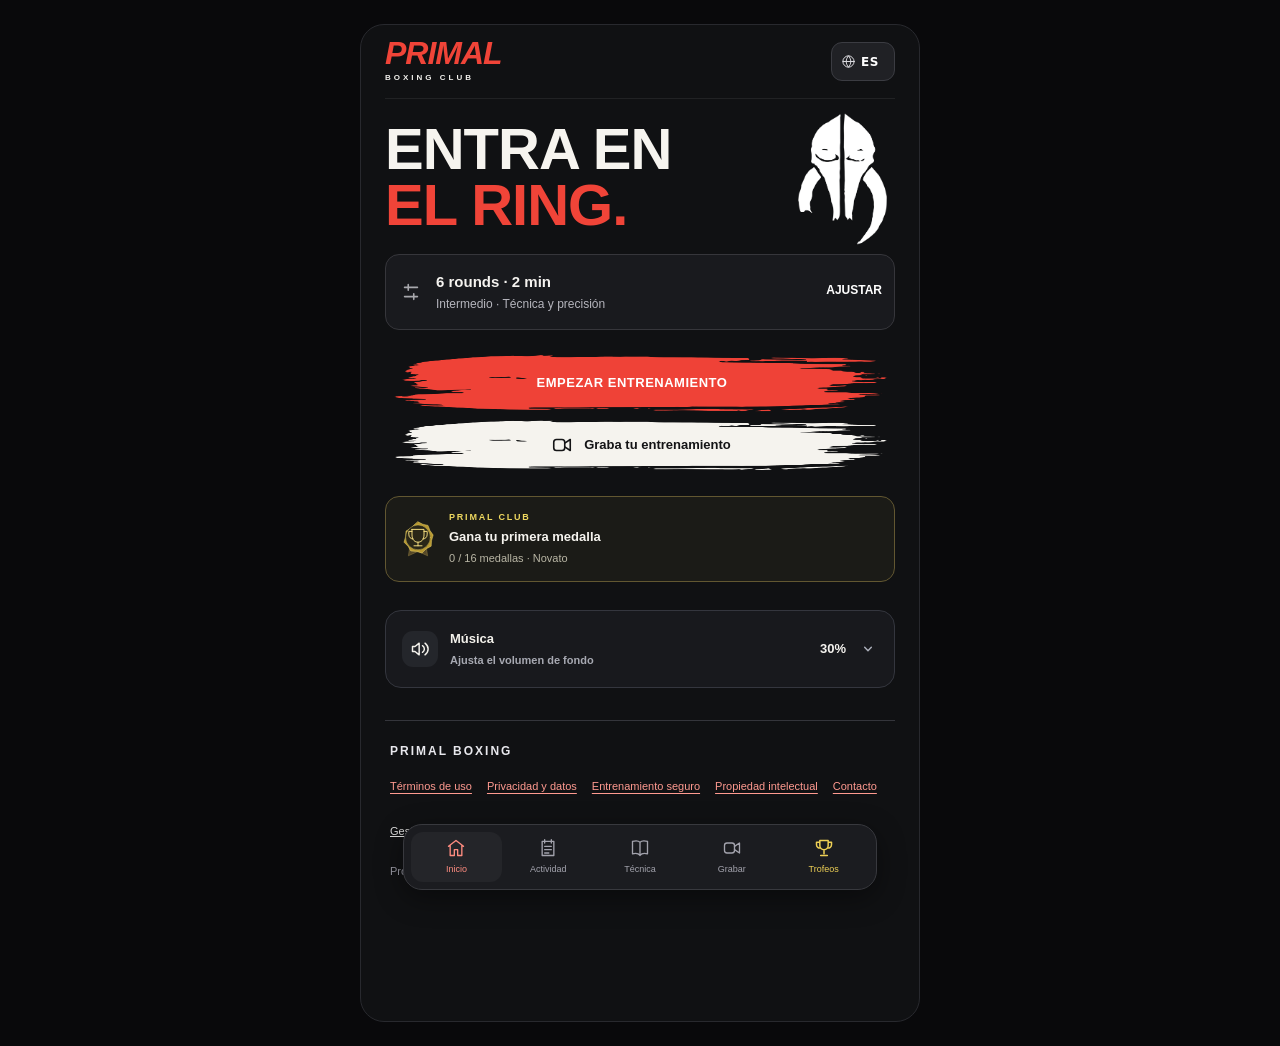
==== commit 8e958865: "Add files via upload" ====
--- a/index.html
+++ b/index.html
@@ -1,19 +1,19 @@
-<!doctype html><html lang="es"><head><meta charset="utf-8"><meta name="viewport" content="width=device-width,initial-scale=1,viewport-fit=cover"><meta name="theme-color" content="#0b0c0e"><meta name="apple-mobile-web-app-capable" content="yes"><title>PRIMAL Boxing Club · Tu esquina</title><meta name="description" content="PRIMAL Boxing Club: entrenador bilingüe de boxeo con cámara y música."><link rel="icon" href="./primal-favicon.png" type="image/png"><link rel="stylesheet" href="style.css"><link rel="stylesheet" href="loyalty.css"><link rel="stylesheet" href="interface.css"><link rel="stylesheet" href="legal.css"><meta name="referrer" content="no-referrer"><link rel="stylesheet" href="brush-ui.css?v=1"></head><body>
+<!doctype html><html lang="es"><head><meta charset="utf-8"><meta name="viewport" content="width=device-width,initial-scale=1,viewport-fit=cover"><meta name="theme-color" content="#0b0c0e"><meta name="apple-mobile-web-app-capable" content="yes"><title>PRIMAL Boxing Club · Tu esquina</title><meta name="description" content="PRIMAL Boxing Club: entrenador bilingüe de boxeo con cámara y música."><link rel="icon" href="./primal-favicon.png" type="image/png"><link rel="stylesheet" href="style.css?v=20261026-clean-community"><link rel="stylesheet" href="loyalty.css?v=20261026-clean-community"><link rel="stylesheet" href="interface.css?v=20261026-clean-community"><link rel="stylesheet" href="legal.css?v=20261026-clean-community"><meta name="referrer" content="no-referrer"><link rel="stylesheet" href="brush-ui.css?v=20261026-clean-community"><link rel="stylesheet" href="refinement.css?v=20261026-clean-community"></head><body>
 <div class="app-shell">
   <header class="site-header">
-    <div class="brand" aria-label="PRIMAL Boxing Club">PRIMAL<span>BOXING CLUB</span></div>
+    <button class="brand" id="brandHome" type="button" aria-label="PRIMAL Boxing Club · Inicio">PRIMAL<span>BOXING CLUB</span></button>
     <div class="header-right"><button id="homeMenu" class="home-menu" type="button">← Inicio</button><label class="language-wrap" for="language"><svg viewBox="0 0 24 24" aria-hidden="true"><circle cx="12" cy="12" r="9"/><path d="M3 12h18M12 3c-5 5-5 13 0 18M12 3c5 5 5 13 0 18"/></svg><select id="language" aria-label="Idioma / Language"><option value="es">ES</option><option value="en">EN</option></select></label>
       <button hidden id="fullscreen" class="circle-button" aria-label="Pantalla completa" title="Pantalla completa"><svg viewBox="0 0 24 24"><path d="M9 4H4v5m11-5h5v5M4 15v5h5m11-5v5h-5"/></svg></button>
     </div>
   </header>
   <main>
     <section class="welcome" aria-label="Tu entrenador PRIMAL">
-      <p class="eyebrow"><span class="red-dot"></span> ENTRENA A TU RITMO</p>
+      
       <h1>ENTRA EN<br><em>EL RING.</em></h1>
-      <p class="hero-subtitle">Tu esquina. Tu ritmo. Tu siguiente round.</p>
+      
       <div class="hero-character-frame">
         <div class="hero-halo"></div>
-        <img class="hero-character" src="./primal.png" alt="Símbolo de PRIMAL en blanco y negro" width="1024" height="1536" fetchpriority="high">
+        <button id="heroHome" class="hero-home" type="button" aria-label="PRIMAL · Volver al inicio"><img class="hero-character" src="./primal.png" alt="Símbolo de PRIMAL en blanco y negro" width="1024" height="1536" fetchpriority="high"></button>
         <span class="hero-mark">NO EXCUSES. JUST ROUNDS.</span>
       </div>
       <div class="hero-stats"><span><strong>114</strong><small>COMBOS</small></span><i></i><span><strong>3</strong><small>NIVELES</small></span><i></i><span><strong>100%</strong><small>A TU RITMO</small></span></div>
@@ -25,11 +25,11 @@
       <span class="chip-edit">AJUSTAR</span>
     </button>
 
-    <div class="record-tools"><button id="recordSetup" class="record-cta" data-sheet="recordSheet" type="button"><span class="record-action-icon" aria-hidden="true"><svg viewBox="0 0 24 24"><rect x="3" y="6" width="12" height="12" rx="3"/><path d="m15 10 6-4v12l-6-4"/></svg></span><span class="record-action-copy"><b id="recordActionTitle">Graba tu entrenamiento</b><small id="recordActionHint">Guarda el video y compártelo al terminar.</small></span><span class="record-action-arrow" aria-hidden="true">›</span></button><button id="recordStop" class="record-stop" type="button" hidden>■ Detener video</button></div>
+    <div class="record-tools"><button id="recordSetup" class="record-cta" data-sheet="recordSheet" type="button"><span class="record-action-icon" aria-hidden="true"><svg viewBox="0 0 24 24"><rect x="3" y="6" width="12" height="12" rx="3"/><path d="m15 10 6-4v12l-6-4"/></svg></span><span class="record-action-copy"><b id="recordActionTitle">Graba tu entrenamiento</b><small id="recordActionHint">Guarda el video y compártelo al terminar.</small></span><span class="record-action-arrow" aria-hidden="true">›</span></button><button id="recordStop" class="record-stop" type="button" hidden> Detener video</button></div>
 
 
     <section class="ring" aria-label="Entrenamiento" aria-live="off">
-      <div class="ring-top"><span class="round-phase"><span class="phase-dot"></span><span id="phase">EN TU ESQUINA</span></span><span id="recBadge" class="rec-badge" hidden>● REC</span><span id="round">ROUND 01 / 06</span></div>
+      <div class="ring-top"><span class="round-phase"><span class="phase-dot"></span><span id="phase">EN TU ESQUINA</span></span><span id="recBadge" class="rec-badge" hidden> REC</span><span id="round">ROUND 01 / 06</span></div>
       <div class="clock-face character-stage"><div class="clock-inner">
         <span class="clock-caption" id="clockCaption">TIEMPO POR ROUND</span>
         <div id="timer" class="timer" role="timer" aria-label="Tiempo restante">02:00</div>
@@ -38,20 +38,20 @@
       <div class="round-divider"><span id="comboLabel">PREPARA LA GUARDIA</span><span id="counter">00 COMBOS</span></div>
       <div id="sequence" class="sequence" aria-live="polite"><span class="ready-word">Manos arriba.</span></div>
       <p id="cue" class="cue">Escucha la combinación y sigue tu ritmo.</p>
-      <div class="execution-control"><label for="gapLive">Tiempo para ejecutar <strong id="gapLiveValue">2 s</strong></label><input id="gapLive" type="range" min="1" max="12" step="1" value="2"><p id="executionStatus"></p><small>La pausa empieza al terminar la voz. Puedes ajustarla aquí.</small></div><div class="ring-bottom"><button id="voiceQuick" aria-label="Activar o desactivar instrucciones de voz" aria-pressed="true"><svg viewBox="0 0 24 24"><path d="M11 5 6 9H3v6h3l5 4V5Zm4 3c3 2 3 6 0 8m3-11c5 4 5 10 0 14"/></svg><span id="voiceStatus">Voz activada</span></button><button id="skip" disabled>SIGUIENTE COMBO <span aria-hidden="true">↻</span></button></div>
+      <div class="execution-control"><label for="gapLive">Tiempo para ejecutar <strong id="gapLiveValue">2 s</strong></label><input id="gapLive" type="range" min="1" max="12" step="1" value="2"><p id="executionStatus"></p><small>La pausa empieza al terminar la voz. Puedes ajustarla aquí.</small></div><div class="ring-bottom"><button id="voiceQuick" aria-label="Activar o desactivar instrucciones de voz" aria-pressed="true"><svg viewBox="0 0 24 24"><path d="M11 5 6 9H3v6h3l5 4V5Zm4 3c3 2 3 6 0 8m3-11c5 4 5 10 0 14"/></svg><span id="voiceStatus">Voz activada</span></button><button id="skip" disabled>SIGUIENTE COMBO <span aria-hidden="true"></span></button></div>
     </section>
 
-    <div class="transport"><button class="start" id="start">EMPEZAR ENTRENAMIENTO <span aria-hidden="true">▶</span></button><button id="stop" class="secondary" disabled>Finalizar sesión</button></div>
-    <p class="session-footnote" id="sessionFootnote">UNA COMBINACIÓN A LA VEZ.</p>
+    <div class="transport"><button class="start" id="start">EMPEZAR ENTRENAMIENTO <span aria-hidden="true"></span></button><button id="stop" class="secondary" disabled>Finalizar sesión</button></div>
+    <p class="session-footnote" id="sessionFootnote"></p>
 <aside id="musicDock" class="primal-music-dock" aria-label="Música de fondo">
   <audio id="backgroundMusic" src="./audio/primal-background.mp3?v=20261024-edm" loop preload="metadata" playsinline></audio>
-  <div class="primal-music-heading"><span class="primal-music-symbol" aria-hidden="true">♫</span><span><strong>PRIMAL · Música de fondo</strong><small>Música del usuario · volumen reducido</small></span></div>
-  <div class="primal-music-actions"><button id="musicToggle" type="button" aria-pressed="false">♫ Desactivar música</button><label for="musicVolume">Volumen relativo <input id="musicVolume" type="range" min="0" max="100" value="100" aria-label="Volumen de música"></label></div>
+  <div class="primal-music-heading"><span class="primal-music-symbol" aria-hidden="true"></span><span><strong>PRIMAL · Música de fondo</strong><small>Música del usuario · volumen reducido</small></span></div>
+  <div class="primal-music-actions"><button id="musicToggle" type="button" aria-pressed="false"> Desactivar música</button><label for="musicVolume">Volumen <output id="musicVolumeValue" for="musicVolume">30%</output><input id="musicVolume" type="range" min="0" max="100" value="30" aria-label="Volumen de música"></label></div>
   <p id="musicStatus" class="primal-music-status" role="status">La música continúa en preparación, rounds y descansos, y se repite al terminar.</p>
 </aside>
   </main>
   <footer class="legal-footer" aria-label="Información legal">
-    <strong>PRIMAL BOXING</strong><p>Entrena a tu ritmo. Cuida tu cuerpo.</p>
+    <strong>PRIMAL BOXING</strong>
     <nav aria-label="Enlaces legales"><a href="legal.html#terminos" target="_blank" rel="noopener">Términos de uso</a><a href="legal.html#privacidad" target="_blank" rel="noopener">Privacidad y datos</a><a href="legal.html#seguridad" target="_blank" rel="noopener">Entrenamiento seguro</a><a href="legal.html#derechos" target="_blank" rel="noopener">Propiedad intelectual</a><a href="legal.html#contacto" target="_blank" rel="noopener">Contacto</a></nav>
     <button type="button" id="privacyControls">Gestionar datos locales</button>
     <p class="legal-fine">Proyecto independiente · <span data-legal="displayName"></span> · <a data-contact></a></p>
@@ -65,8 +65,8 @@
 <div id="recordStage" class="record-stage" hidden aria-label="Vista previa de grabación">
   <canvas id="recordCanvas" class="record-canvas" width="720" height="1280" aria-label="Vista de cámara, tiempo y combinación"></canvas>
   <div class="record-stage-controls">
-    <button id="recordStageMusic" class="record-stage-sound" type="button" aria-label="Pausar o reproducir la música">▶ Música</button><button id="recordStageSound" class="record-stage-sound" type="button" aria-label="Probar voz del entrenador">◖)) Probar voz</button>
-    <button id="recordStageHome" class="record-stage-sound" type="button">← Inicio</button><button id="recordStageStop" class="record-stage-stop" type="button">■ Detener video</button>
+    <button id="recordStageMusic" class="record-stage-sound" type="button" aria-label="Pausar o reproducir la música"> Música</button><button id="recordStageSound" class="record-stage-sound" type="button" aria-label="Probar voz del entrenador"> Probar voz</button>
+    <button id="recordStageHome" class="record-stage-sound" type="button">← Inicio</button><button id="recordStageStop" class="record-stage-stop" type="button"> Detener video</button>
   </div>
 </div>
 <dialog id="settingsSheet" class="sheet"><div class="handle"></div><div class="sheet-header"><h2>Tu sesión</h2><button data-close class="done">Listo</button></div><div class="sheet-body"><p class="section-label">ENTRENAMIENTO</p><form id="settings"><fieldset id="config"><div class="group"><label>Nivel<select id="level"><option value="1">Principiante</option><option value="2" selected>Intermedio</option><option value="3">Avanzado</option></select></label><label>Enfoque<select id="focus"><option value="all">Completo</option><option value="technique" selected>Técnica y precisión</option><option value="body">Trabajo al cuerpo</option><option value="defense">Defensa y pasos</option></select></label><label>Guardia<select id="stance"><option value="orthodox">Diestra</option><option value="southpaw">Zurda</option></select></label></div><p class="section-label">TIEMPOS</p><div class="group"><label>Rounds<input id="rounds" type="number" min="1" max="20" value="6" required inputmode="numeric"></label><label>Round <span class="unit">seg</span><input id="work" type="number" min="10" max="900" value="120" required inputmode="numeric"></label><label>Descanso <span class="unit">seg</span><input id="rest" type="number" min="0" max="300" value="30" required inputmode="numeric"></label><label>Preparación <span class="unit">seg</span><input id="prepare" type="number" min="3" max="60" value="10" required inputmode="numeric"></label></div><div class="group range-group"><label>Tiempo para ejecutar <span id="gapValue">2 s</span><input id="gap" type="range" min="1" max="12" value="2"></label></div><p class="field-note">La pausa empieza cuando termina la voz.</p><div class="presets"><button type="button" data-preset="beginner">Suave</button><button type="button" data-preset="classic">Clásico 3′</button><button type="button" data-preset="quick">10 minutos</button></div></fieldset></form><div class="total"><span>Duración total</span><strong id="total">14:40</strong></div><p class="section-label">TU ENTRENADOR</p><div class="group"><label class="toggle">Instrucciones por voz<input id="voice" type="checkbox" role="switch" checked></label><label class="toggle">Campana<input id="bell" type="checkbox" role="switch" checked></label><label class="voice-row">Voz del entrenador<select id="voices"><option>Buscando voces…</option></select></label></div><div class="group range-group"><label>Tono natural PRIMAL<input id="pitch" type="range" min="0.6" max="1.3" step="0.1" value="1"></label><label>Velocidad<input id="rate" type="range" min="0.7" max="1.3" step="0.1" value="1"></label></div><button id="testVoice" class="outline">Escuchar entrenador</button><p class="field-note" id="audioNote">La voz depende de tu dispositivo.</p><p class="field-note">Mantén la pantalla abierta. Al salir, la sesión se pausa.</p></div></dialog>
@@ -85,13 +85,13 @@
     <p class="record-hint">El micrófono está desactivado para evitar eco. La voz PRIMAL y la música se incluyen directamente en el video, sin necesitar el micrófono.</p>
     <p class="record-hint">La misma voz PRIMAL se escucha al entrenar, al grabar y en el video guardado. La velocidad configurada se aplica en ambos modos.</p>
     <p id="recordMessage" class="record-message" role="status">Pulsa Grabar y entrenar. Incluiremos la voz en el video.</p>
-    <button id="recordStart" class="start record-start" type="button">● Grabar y entrenar en pantalla completa</button>
+    <button id="recordStart" class="start record-start" type="button"> Grabar y entrenar en pantalla completa</button>
     <div id="recordResultTitle" hidden><h3>Tu grabación</h3><p class="record-hint">Revisa el video y guárdalo antes de cerrar la página.</p></div>
     <video id="recordedVideo" class="recorded-video" controls playsinline hidden></video>
-    <a id="downloadRecording" class="record-save" href="#" hidden download>↓ Guardar video</a>
+    <a id="downloadRecording" class="record-save" href="#" hidden download> Guardar video</a>
     <button id="shareRecording" class="record-secondary" hidden>Compartir / Guardar en Fotos</button>
     <button id="newRecording" class="record-secondary" hidden>Iniciar otra grabación</button>
     <p class="record-hint">Graba solo a personas que lo hayan autorizado. Antes de compartir, comprueba que tienes permiso para publicar la imagen, la voz y la música del video. <a href="legal.html#grabaciones" target="_blank" rel="noopener">Más información</a>.</p><p class="record-privacy">Video local: no se sube a ningún servidor.</p>
   </div>
 </dialog>
-<script src="storage-migration.js"></script><script src="legal-config.js"></script><script src="music-playlist.js?v=20261024-edm"></script><script src="i18n.js"></script><script src="core.js"></script><script src="voice-bank.js"></script><script src="coach.js?v=20261014-r2"></script><script src="app.js"></script><script src="mobile.js"></script><script src="music.js?v=20261024-rest-loop"></script><script src="recorder.js"></script><script src="home.js"></script><script src="loyalty-core.js"></script><script src="loyalty.js"></script><script src="interface.js?v=20261014-r2"></script><script src="legal.js"></script><script src="brush-ui.js?v=1"></script></body></html>
+<script src="storage-migration.js?v=20261026-clean-community"></script><script src="legal-config.js?v=20261026-clean-community"></script><script src="music-playlist.js?v=20261026-clean-community"></script><script src="i18n.js?v=20261026-clean-community"></script><script src="core.js?v=20261026-clean-community"></script><script src="voice-bank.js?v=20261026-clean-community"></script><script src="coach.js?v=20261026-clean-community"></script><script src="app.js?v=20261026-clean-community"></script><script src="mobile.js?v=20261026-clean-community"></script><script src="music.js?v=20261026-clean-community"></script><script src="recorder.js?v=20261026-clean-community"></script><script src="home.js?v=20261026-clean-community"></script><script src="loyalty-core.js?v=20261026-clean-community"></script><script src="loyalty.js?v=20261026-clean-community"></script><script src="interface.js?v=20261026-clean-community"></script><script src="legal.js?v=20261026-clean-community"></script><script src="brush-ui.js?v=20261026-clean-community"></script><script src="community-config.js?v=20261026-clean-community"></script><script src="refinement.js?v=20261026-clean-community"></script><script src="community.js?v=20261026-clean-community"></script></body></html>
--- a/refinement.css
+++ b/refinement.css
@@ -0,0 +1,40 @@
+/* PRIMAL · focused controls and restrained motion */
+.brand{background:none;border:0;padding:0;text-align:left;cursor:pointer}
+.hero-subtitle,.hero-stats,.hero-mark,.welcome .eyebrow,.pc-footer,.primal-music-symbol,.primal-music-heading small{display:none!important}
+#sessionFootnote:empty{display:none}
+.welcome{padding-top:22px;padding-bottom:18px;min-height:155px}
+.hero-character-frame{top:14px}
+.transport .secondary:not(:disabled){display:flex;align-items:center;justify-content:center;width:100%;position:relative;isolation:isolate;min-height:62px;padding:18px 24px;border:0;background:transparent;border-radius:0;font-size:14px;font-weight:750;color:#141416;text-decoration:none;margin-top:5px}
+.transport .secondary:not(:disabled)::before{content:'';position:absolute;inset:0;z-index:-1;background:#f5f3ee;mask:url('./brush-stroke.png') center/100% 100% no-repeat;-webkit-mask:url('./brush-stroke.png') center/100% 100% no-repeat}
+.transport{display:flex;flex-direction:column}
+.record-cta .record-action-icon svg{stroke:#141416}
+.ui-options.refined-options{border:1px solid #34363e;border-radius:16px;background:#18191d;margin:12px 0 18px;padding:0;overflow:hidden}
+.refined-options>summary{display:flex;gap:12px;align-items:center;padding:16px;min-height:76px;list-style:none}
+.refined-options>summary::after{display:none!important}
+.disclosure-icon{display:grid;place-items:center;width:36px;height:36px;flex-shrink:0;border-radius:11px;background:#24262b;color:#f3f1eb}
+.disclosure-icon svg{width:20px;height:20px}
+.disclosure-copy{flex:1;min-width:0}.disclosure-copy b{display:block;font-size:13px;color:#f3f1eb;font-weight:650}.disclosure-copy small{display:block;font-size:11px;color:#a7a9b2;line-height:1.4;margin-top:4px}
+.disclosure-value{color:#f5f3ef;font-size:13px;font-weight:700;white-space:nowrap;font-variant-numeric:tabular-nums}
+.disclosure-chevron{width:20px;height:20px;color:#aaaeb9;transition:transform .2s ease}.disclosure-chevron svg{width:20px;height:20px}.refined-options[open] .disclosure-chevron{transform:rotate(180deg)}
+.refined-options[open]>summary{border-bottom:1px solid #34363e}
+.refined-options .execution-control{padding:16px}.refined-options .execution-control small{font-size:11px}
+.ui-options.refined-options .primal-music-dock{margin:0!important;border:0!important;background:transparent!important;padding:16px!important;box-shadow:none!important}
+.refined-options .primal-music-heading{display:none}.primal-music-actions label{font-size:12px;color:#c2c4ca}#musicVolumeValue{float:right;font-variant-numeric:tabular-nums}#musicVolume{accent-color:#ef4237}#musicStatus{font-size:11px!important}
+.sheet input[type=number],.sheet select{font-size:16px}
+.pc-close svg{width:20px;height:20px}.pc-badge.is-earned .pc-medal{transition:transform .2s,filter .2s}.pc-badge.is-earned:hover .pc-medal{transform:translateY(-3px) rotate(-4deg);filter:drop-shadow(0 3px 10px #dac54b44)}
+.medal-celebrate .pc-medal,.medal-celebrate>svg{animation:medal-pop 1.4s cubic-bezier(.2,.8,.2,1) both}
+@keyframes medal-pop{0%{transform:scale(.65) rotate(-14deg);filter:drop-shadow(0 0 0 #f8df6a00)}35%{transform:scale(1.17) rotate(7deg);filter:drop-shadow(0 0 18px #f8df6a99)}65%{transform:scale(.98) rotate(-3deg)}100%{transform:scale(1) rotate(0);filter:drop-shadow(0 0 3px #f8df6a33)}}
+.community-dialog{width:min(440px,calc(100% - 24px));max-height:calc(100dvh - 32px);padding:0;margin:auto;background:#141518;color:#f5f3ef;border:1px solid #44463e;border-radius:23px;overflow:auto;box-shadow:0 24px 100px #0009}
+.community-dialog::backdrop{background:#050609d9;backdrop-filter:blur(5px)}
+.community-art{position:relative;height:210px;background:#1f2522;overflow:hidden}.community-art img{width:100%;height:100%;object-fit:cover;object-position:center 38%}.community-art::after{content:'';position:absolute;inset:0;background:linear-gradient(transparent 50%,#141518)}
+.community-close{position:absolute;z-index:2;right:12px;top:12px;width:44px;height:44px;border-radius:50%;border:1px solid #ffffff55;background:#101215d9;color:white;display:grid;place-items:center;cursor:pointer}.community-close svg{width:20px;height:20px}
+.community-copy{padding:0 24px 22px;position:relative}.community-medal{margin-top:-42px;position:relative;width:78px;height:86px;filter:drop-shadow(0 4px 12px #0008)}.community-dialog[open] .community-medal{animation:medal-pop 1.3s ease-out both}
+.community-kicker{font-size:10px;color:#e5cf66;letter-spacing:1.6px;font-weight:700;margin:10px 0}
+.community-copy h2{font-size:30px;line-height:1.1;letter-spacing:-.8px;margin:12px 0}.community-copy p{color:#bfc2c8;font-size:14px;line-height:1.6;margin:12px 0 18px}
+.community-cta{position:relative;isolation:isolate;display:flex;align-items:center;justify-content:center;gap:10px;width:100%;padding:16px 22px;min-height:70px;border:0;background:transparent;color:#062613!important;font-size:13px;font-weight:800;text-align:center;text-decoration:none;line-height:1.3;cursor:pointer}
+.community-cta::before{content:'';position:absolute;z-index:-1;inset:0;background:#25d366;mask:url('./brush-stroke.png') center/100% 100% no-repeat;-webkit-mask:url('./brush-stroke.png') center/100% 100% no-repeat}.community-cta svg{width:24px;height:24px;flex-shrink:0;fill:currentColor;stroke:none}
+.community-cta[hidden]{display:none}.community-cta:disabled{opacity:.65;cursor:default}.community-later{display:block;width:100%;border:0;background:none;color:#c7c9cd;text-decoration:underline;text-underline-offset:4px;padding:14px 8px;font-size:12px;min-height:44px;cursor:pointer}.community-copy .community-note{font-size:11px;line-height:1.4;margin:6px 0 0;text-align:center;color:#969ba6}
+@media(max-width:360px){.refined-options>summary{padding:12px;gap:9px}.disclosure-copy small{font-size:10px}.community-copy{padding:0 18px 18px}.community-copy h2{font-size:27px}.community-art{height:180px}}
+@media(prefers-reduced-motion:reduce){.medal-celebrate .pc-medal,.medal-celebrate>svg,.community-dialog[open] .community-medal{animation:none!important}.pc-medal,.disclosure-chevron{transition:none!important}}
+
+.hero-home{width:100%;height:100%;border:0;padding:0;background:none;display:flex;align-items:center;justify-content:center;cursor:pointer}.hero-home .hero-character{max-width:100%;object-position:center}
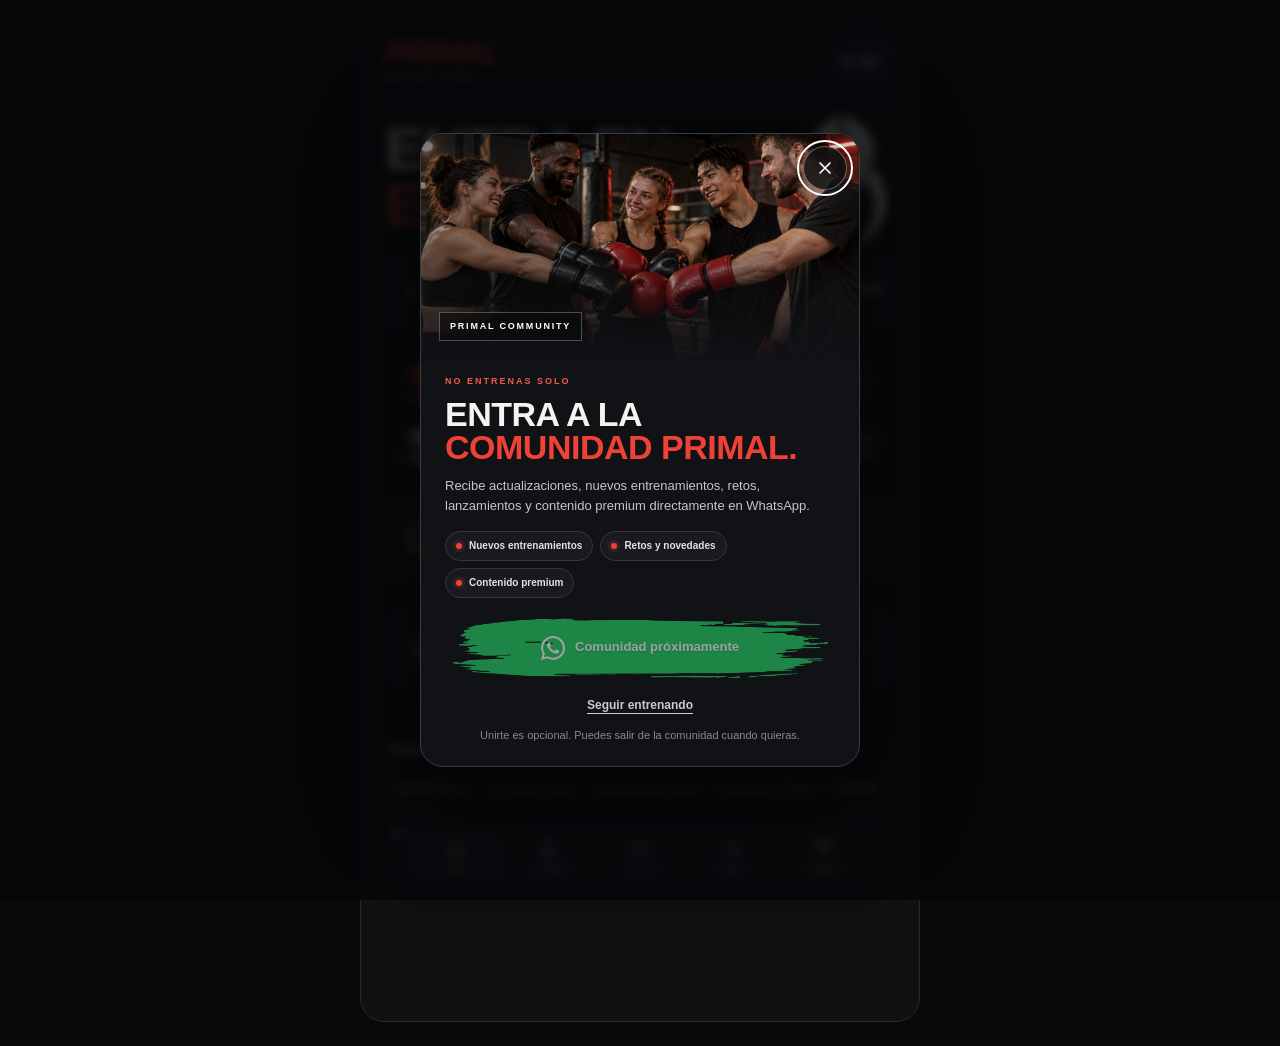
==== commit a265f25b: "index.html" ====
--- a/index.html
+++ b/index.html
@@ -94,4 +94,4 @@
     <p class="record-hint">Graba solo a personas que lo hayan autorizado. Antes de compartir, comprueba que tienes permiso para publicar la imagen, la voz y la música del video. <a href="legal.html#grabaciones" target="_blank" rel="noopener">Más información</a>.</p><p class="record-privacy">Video local: no se sube a ningún servidor.</p>
   </div>
 </dialog>
-<script src="storage-migration.js?v=20261026-clean-community"></script><script src="legal-config.js?v=20261026-clean-community"></script><script src="music-playlist.js?v=20261026-clean-community"></script><script src="i18n.js?v=20261026-clean-community"></script><script src="core.js?v=20261026-clean-community"></script><script src="voice-bank.js?v=20261026-clean-community"></script><script src="coach.js?v=20261026-clean-community"></script><script src="app.js?v=20261026-clean-community"></script><script src="mobile.js?v=20261026-clean-community"></script><script src="music.js?v=20261026-clean-community"></script><script src="recorder.js?v=20261026-clean-community"></script><script src="home.js?v=20261026-clean-community"></script><script src="loyalty-core.js?v=20261026-clean-community"></script><script src="loyalty.js?v=20261026-clean-community"></script><script src="interface.js?v=20261026-clean-community"></script><script src="legal.js?v=20261026-clean-community"></script><script src="brush-ui.js?v=20261026-clean-community"></script><script src="community-config.js?v=20261026-clean-community"></script><script src="refinement.js?v=20261026-clean-community"></script><script src="community.js?v=20261026-clean-community"></script></body></html>
+<script src="storage-migration.js?v=20261026-clean-community"></script><script src="legal-config.js?v=20261026-clean-community"></script><script src="music-playlist.js?v=20261026-clean-community"></script><script src="i18n.js?v=20261026-clean-community"></script><script src="core.js?v=20261026-clean-community"></script><script src="voice-bank.js?v=20261026-clean-community"></script><script src="coach.js?v=20261026-clean-community"></script><script src="app.js?v=20261026-clean-community"></script><script src="mobile.js?v=20261026-clean-community"></script><script src="music.js?v=20261026-clean-community"></script><script src="recorder.js?v=20261026-clean-community"></script><script src="home.js?v=20261026-clean-community"></script><script src="loyalty-core.js?v=20261026-clean-community"></script><script src="loyalty.js?v=20261026-clean-community"></script><script src="interface.js?v=20261026-clean-community"></script><script src="legal.js?v=20261026-clean-community"></script><script src="brush-ui.js?v=20261026-clean-community"></script><script src="community-config.js?v=20261026-clean-community"></script><script src="refinement.js?v=20261026-clean-community"></script><script src="community.js?v=20261028-popup-v2"></script></body></html>
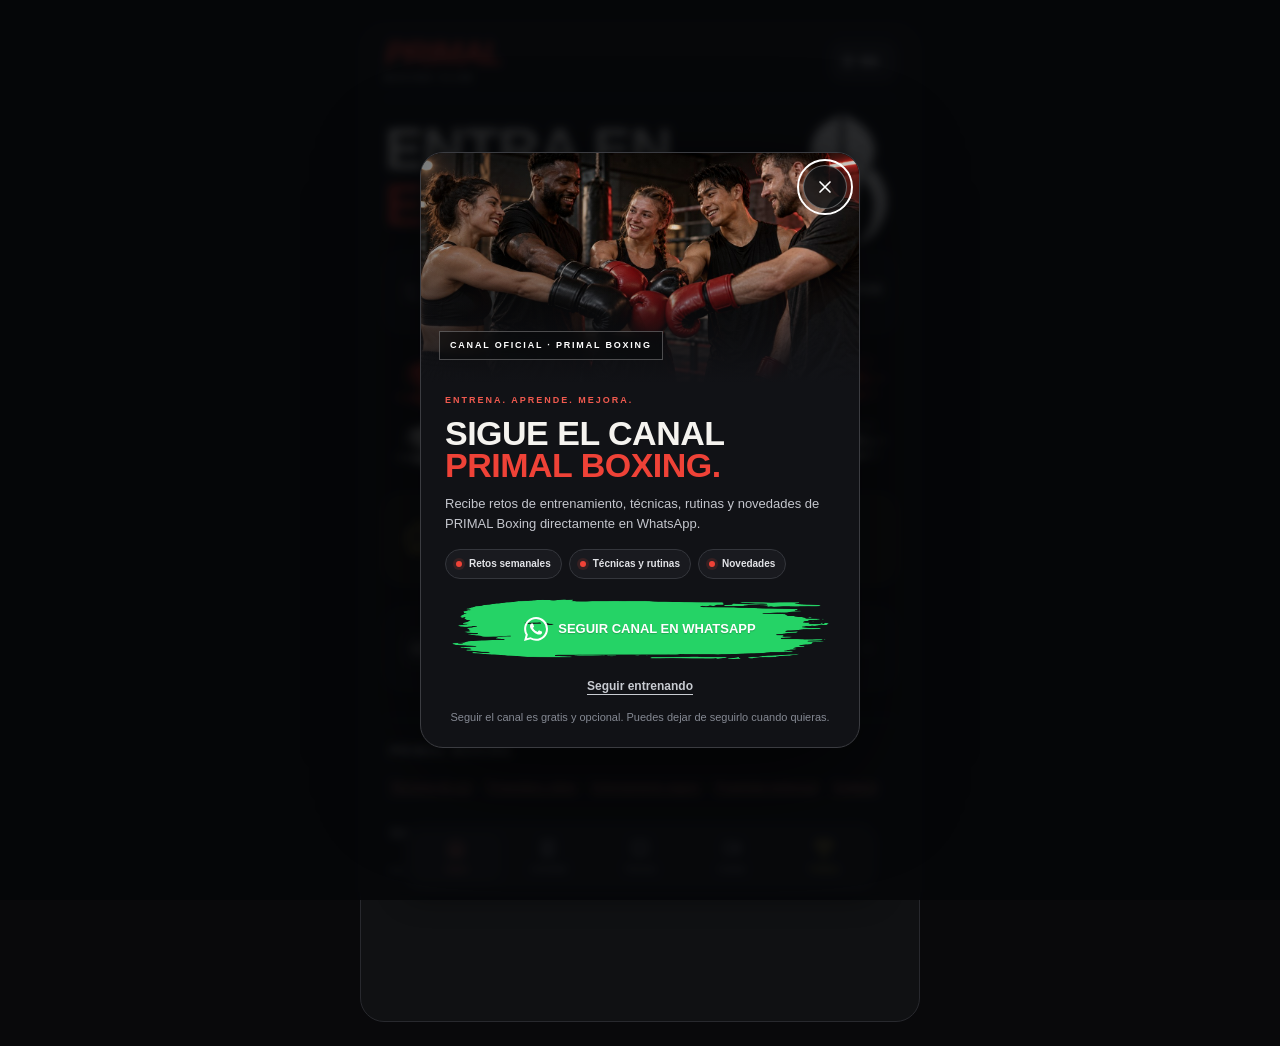
==== commit c95d9d62: "index.html" ====
--- a/index.html
+++ b/index.html
@@ -1,6 +1,15 @@
 <!doctype html><html lang="es"><head><meta charset="utf-8"><meta name="viewport" content="width=device-width,initial-scale=1,viewport-fit=cover"><meta name="theme-color" content="#0b0c0e"><meta name="apple-mobile-web-app-capable" content="yes"><title>PRIMAL Boxing Club · Tu esquina</title><meta name="description" content="PRIMAL Boxing Club: entrenador bilingüe de boxeo con cámara y música."><link rel="icon" href="./primal-favicon.png" type="image/png"><link rel="stylesheet" href="style.css?v=20261026-clean-community"><link rel="stylesheet" href="loyalty.css?v=20261026-clean-community"><link rel="stylesheet" href="interface.css?v=20261026-clean-community"><link rel="stylesheet" href="legal.css?v=20261026-clean-community"><meta name="referrer" content="no-referrer"><link rel="stylesheet" href="brush-ui.css?v=20261026-clean-community"><link rel="stylesheet" href="refinement.css?v=20261026-clean-community"></head><body>
 <div class="app-shell">
   <header class="site-header">
+<script async src="https://www.googletagmanager.com/gtag/js?id=G-DNRECC03GK"></script>
+<script>
+  window.dataLayer = window.dataLayer || [];
+  function gtag(){dataLayer.push(arguments);}
+  gtag('js', new Date());
+
+  gtag('config', 'G-DNRECC03GK');
+</script>
+    
     <button class="brand" id="brandHome" type="button" aria-label="PRIMAL Boxing Club · Inicio">PRIMAL<span>BOXING CLUB</span></button>
     <div class="header-right"><button id="homeMenu" class="home-menu" type="button">← Inicio</button><label class="language-wrap" for="language"><svg viewBox="0 0 24 24" aria-hidden="true"><circle cx="12" cy="12" r="9"/><path d="M3 12h18M12 3c-5 5-5 13 0 18M12 3c5 5 5 13 0 18"/></svg><select id="language" aria-label="Idioma / Language"><option value="es">ES</option><option value="en">EN</option></select></label>
       <button hidden id="fullscreen" class="circle-button" aria-label="Pantalla completa" title="Pantalla completa"><svg viewBox="0 0 24 24"><path d="M9 4H4v5m11-5h5v5M4 15v5h5m11-5v5h-5"/></svg></button>
